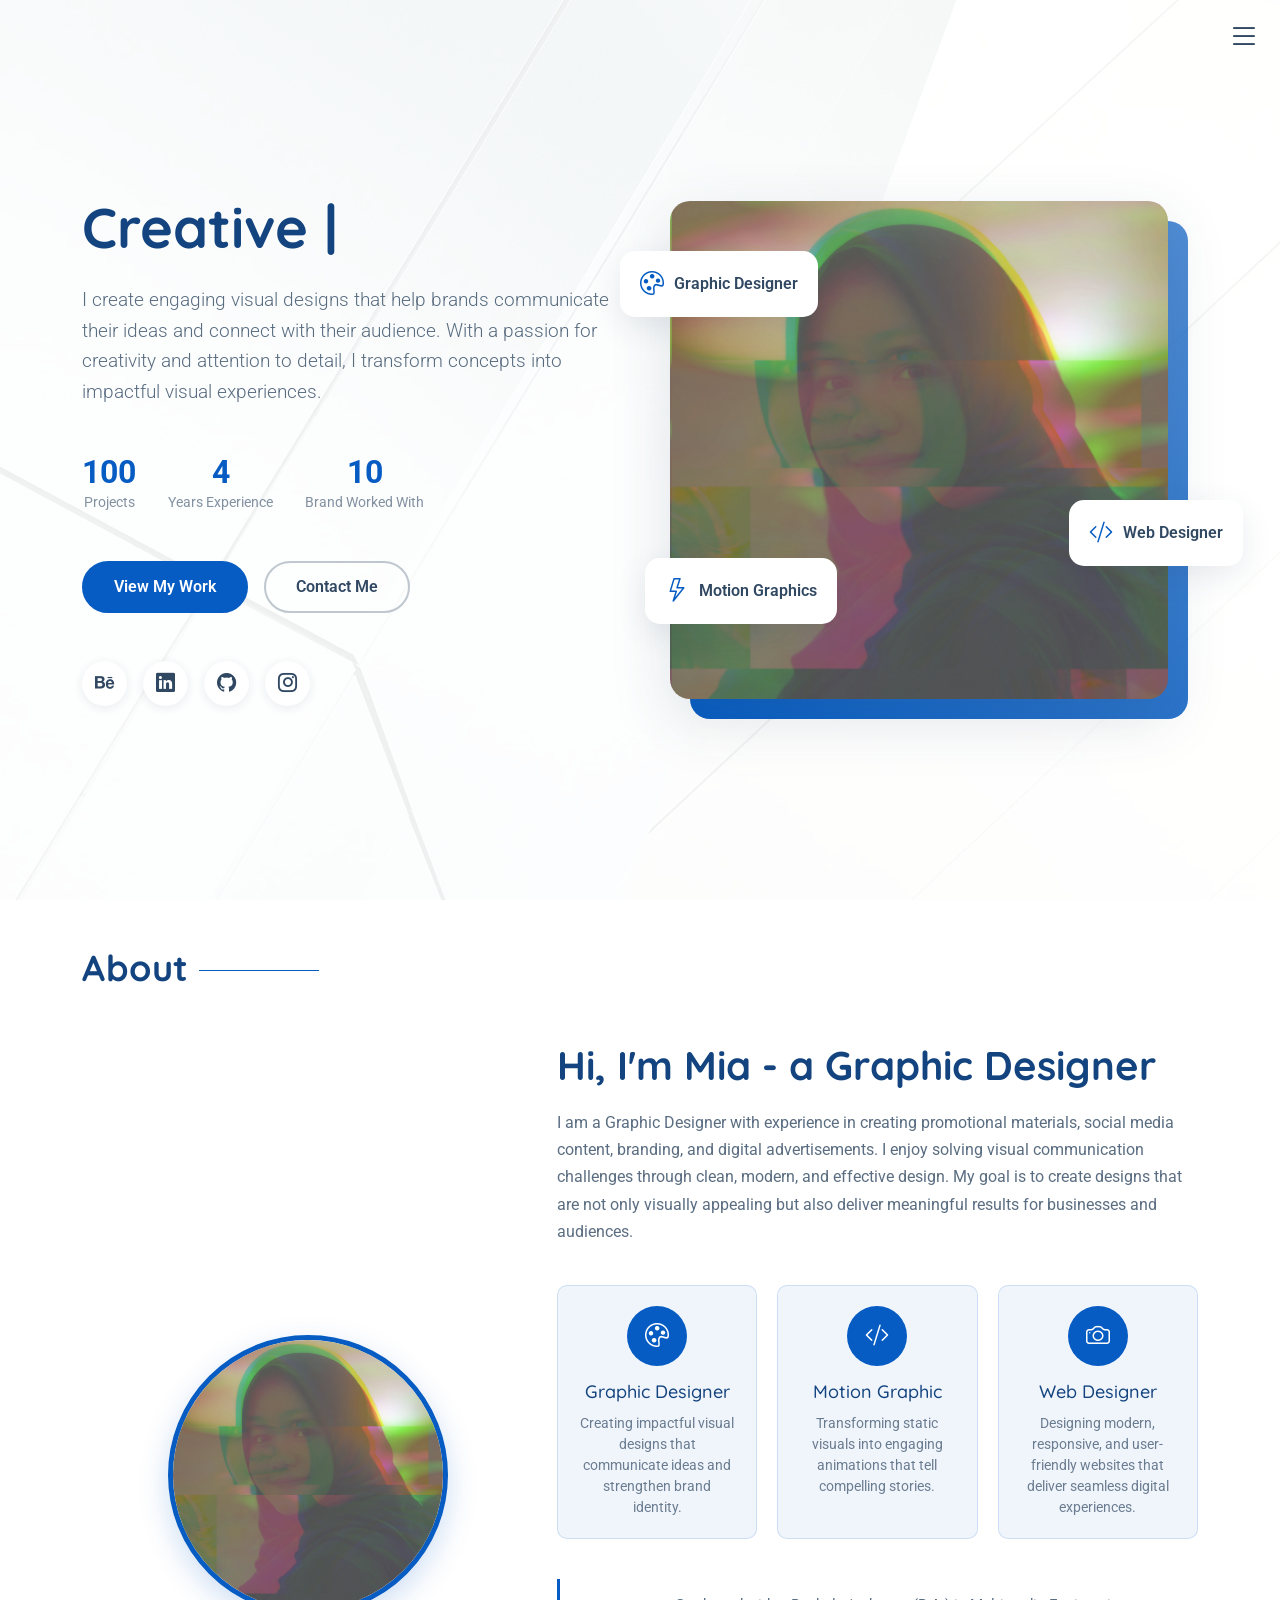
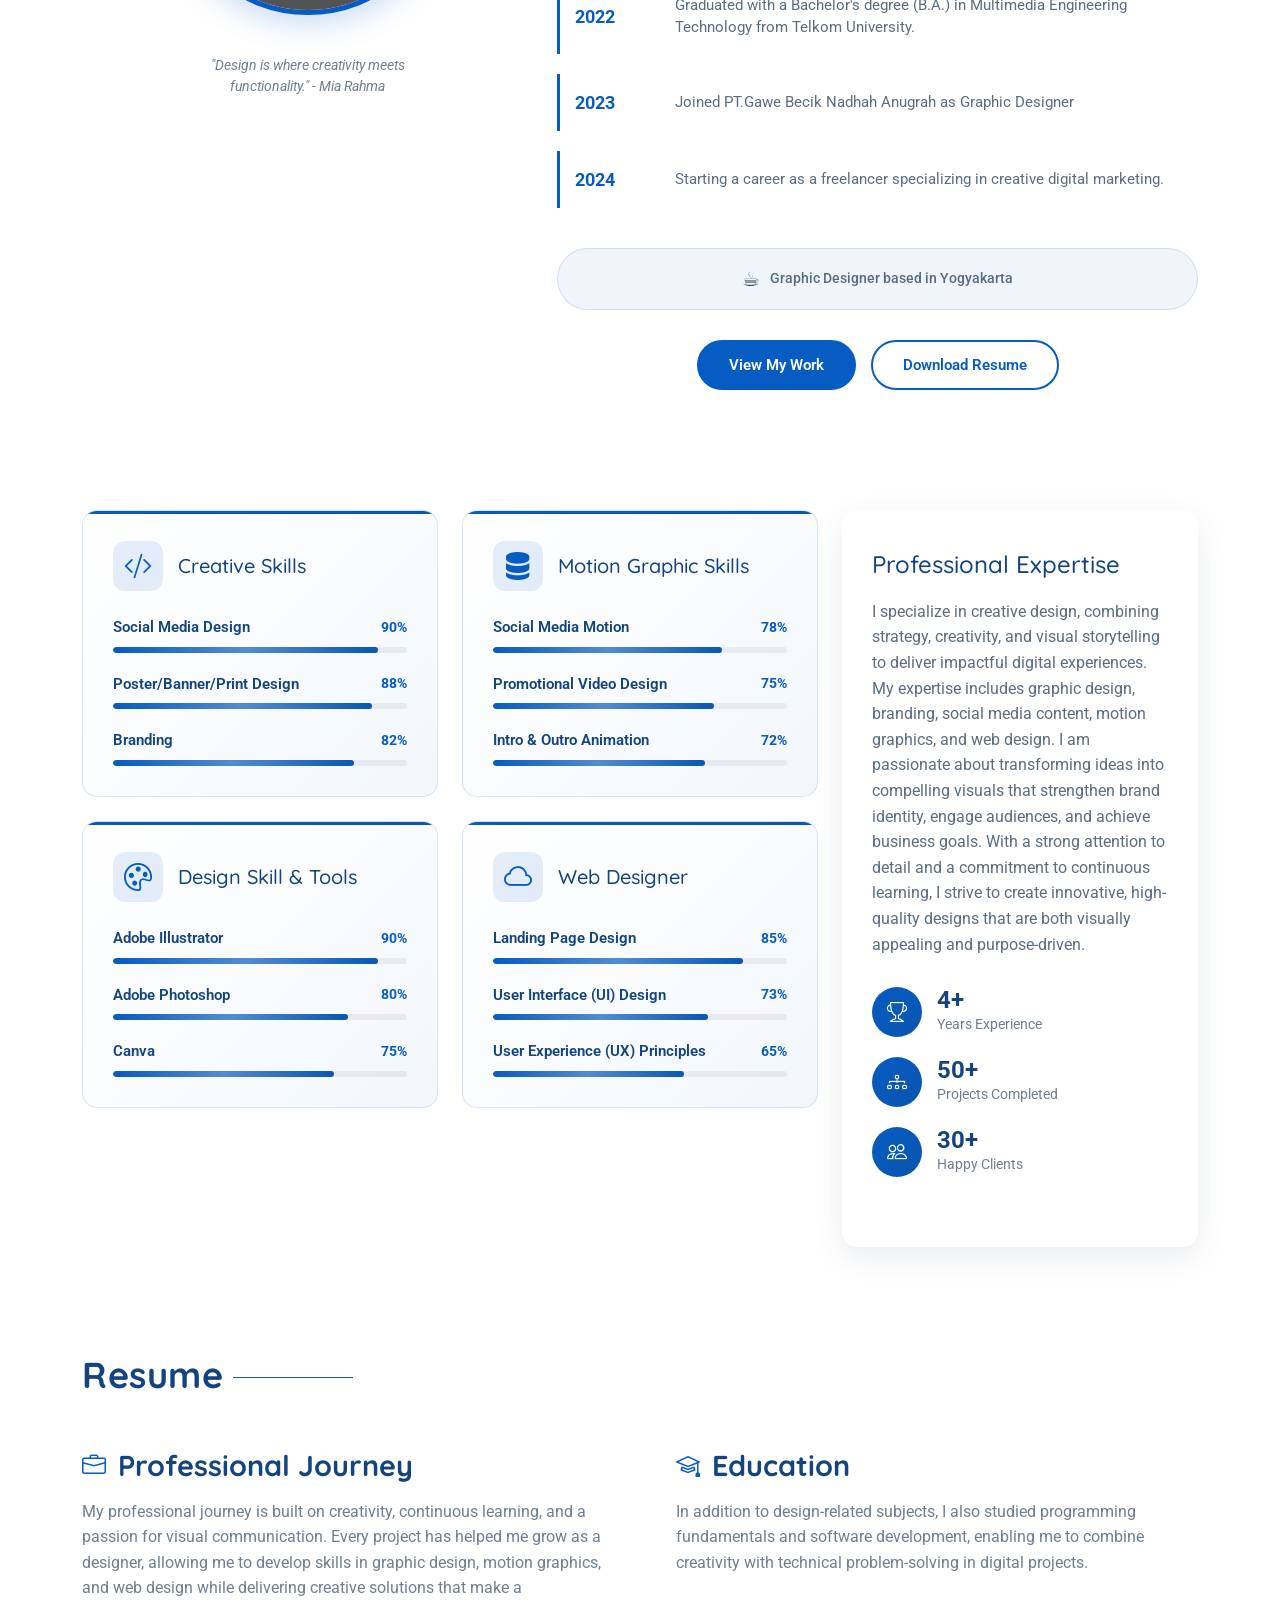
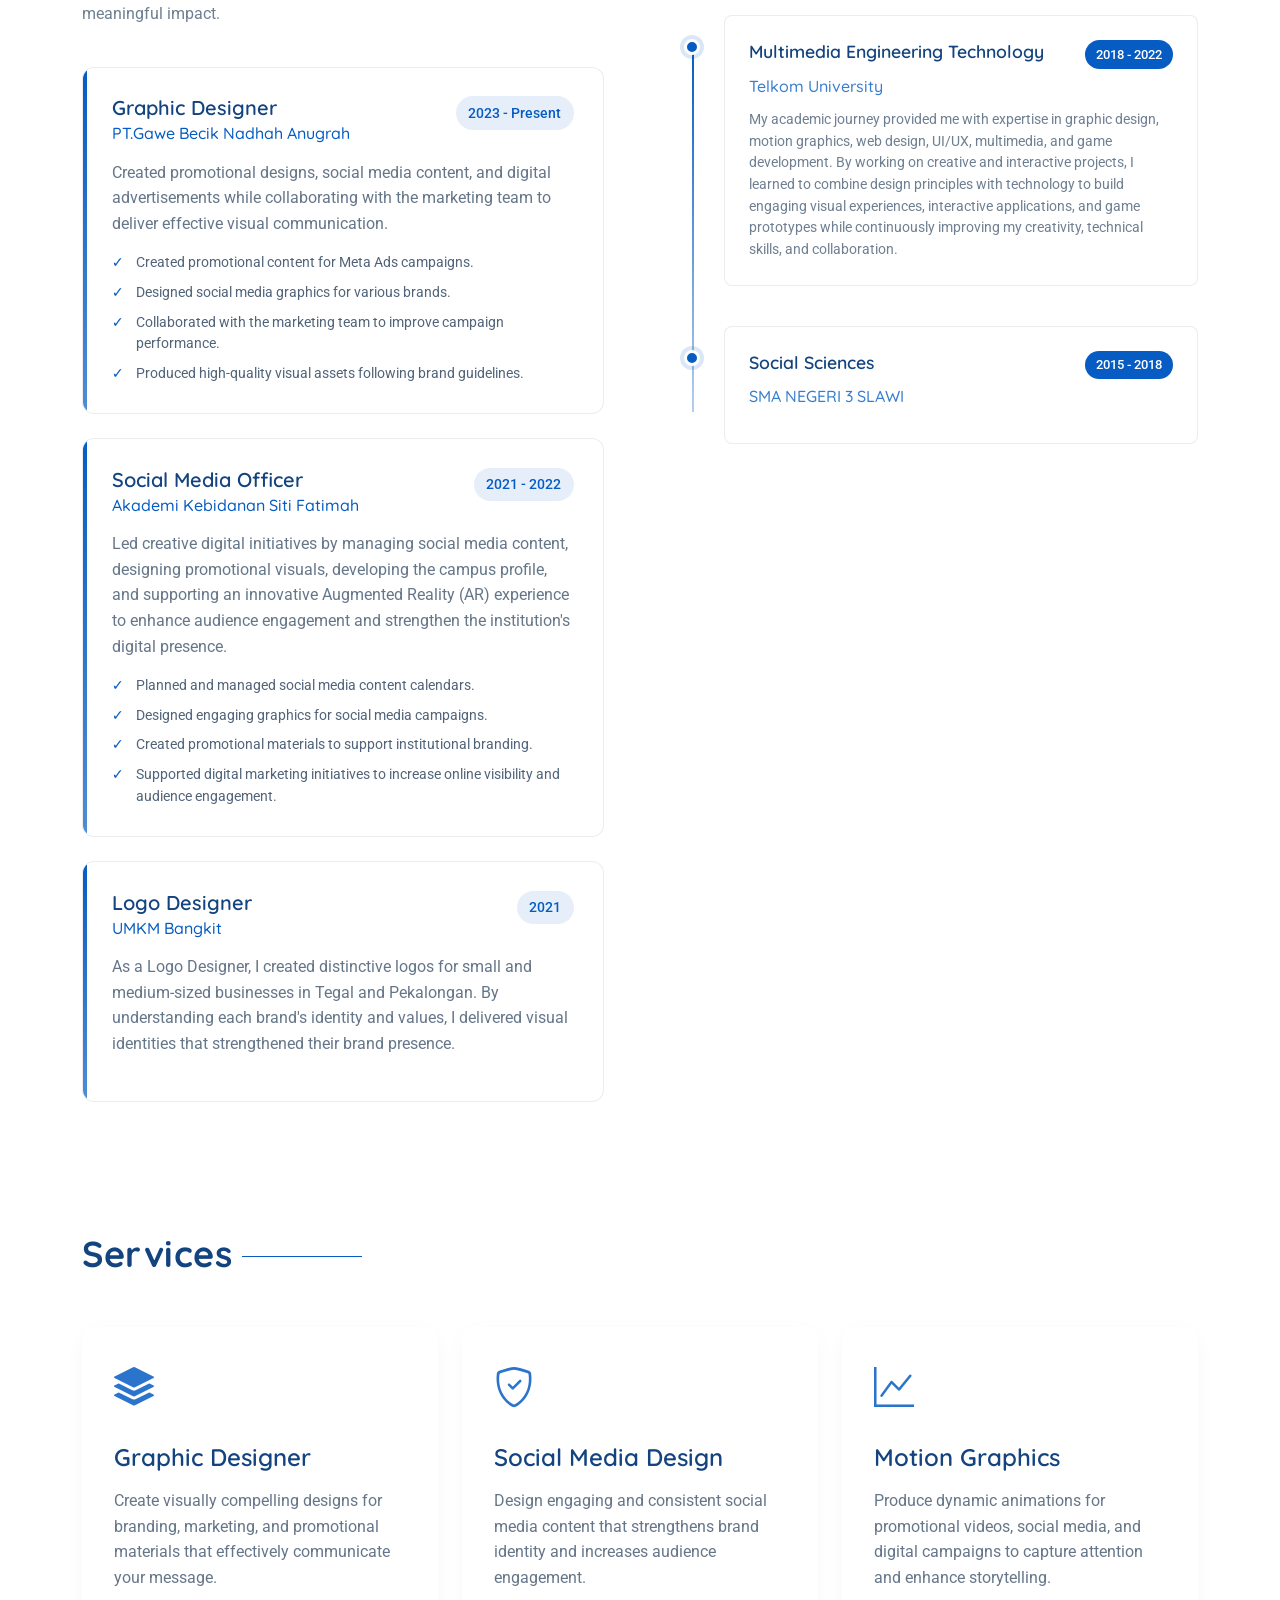
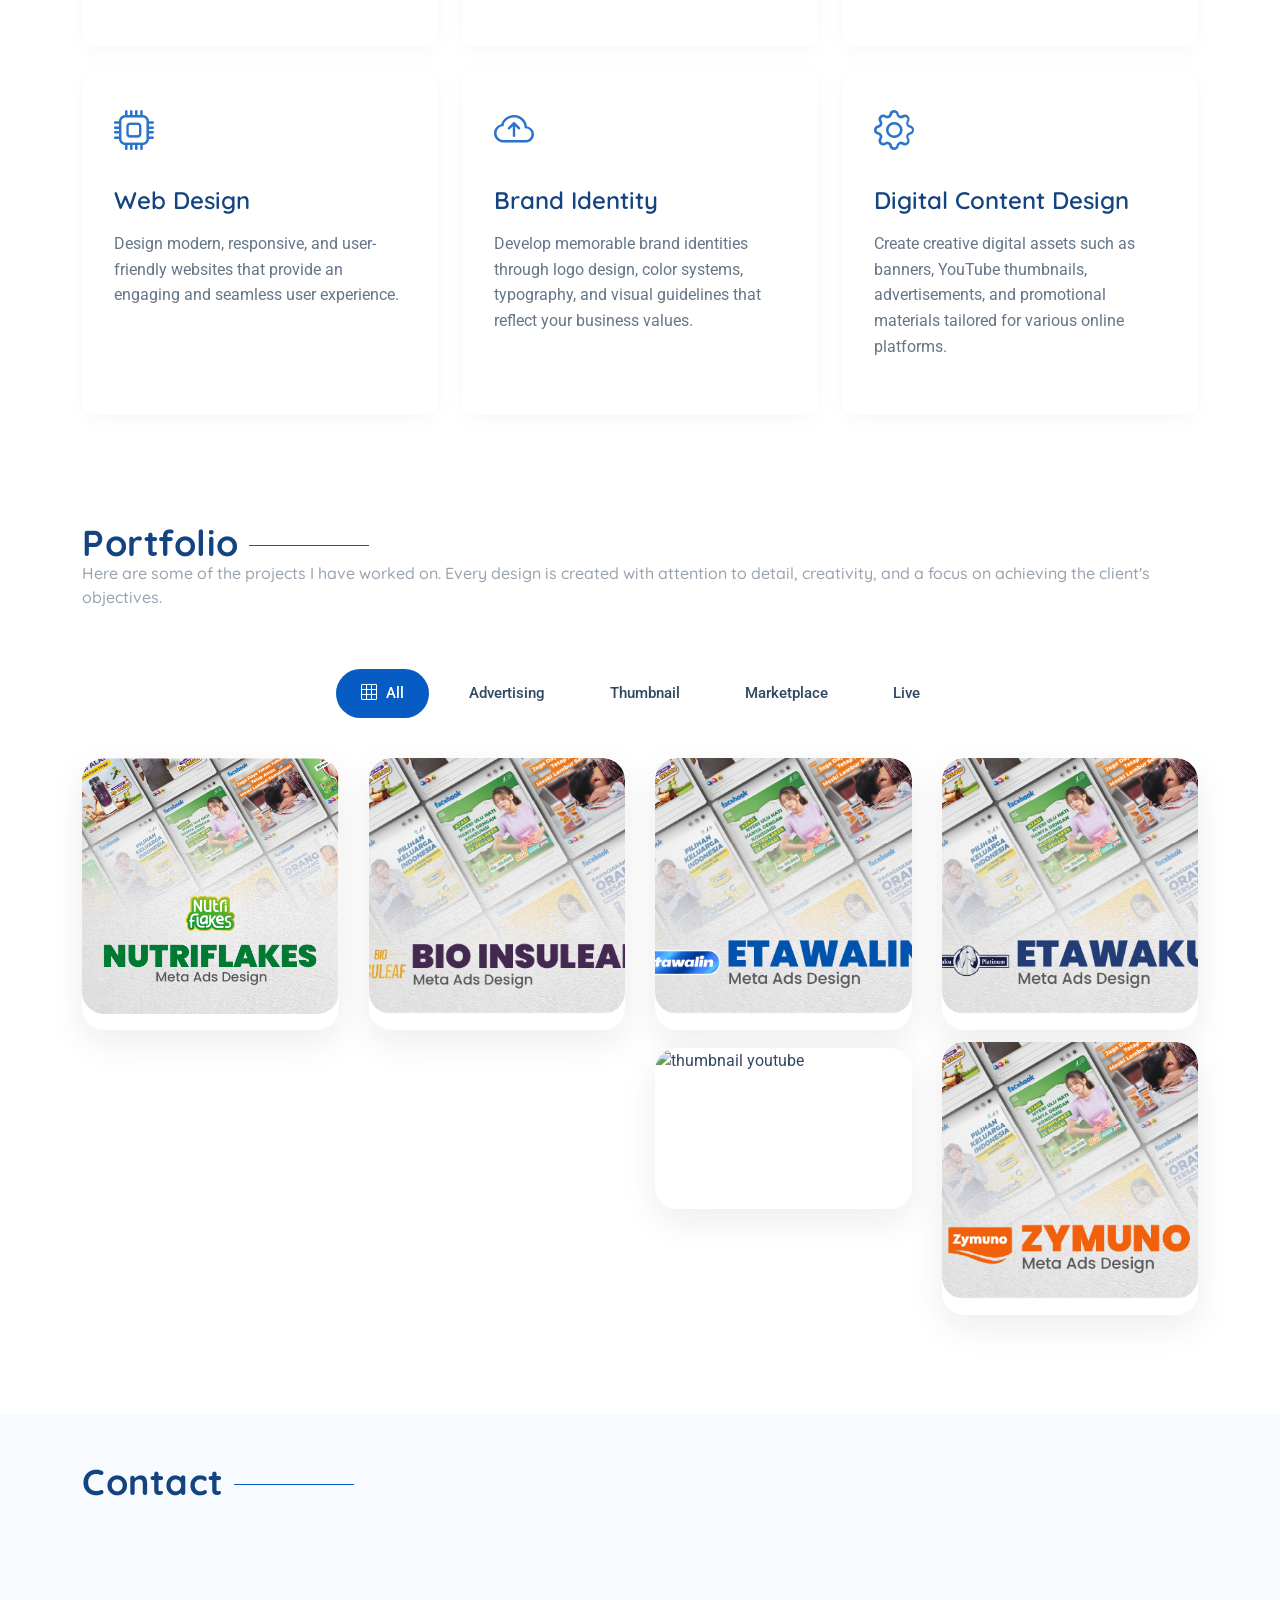
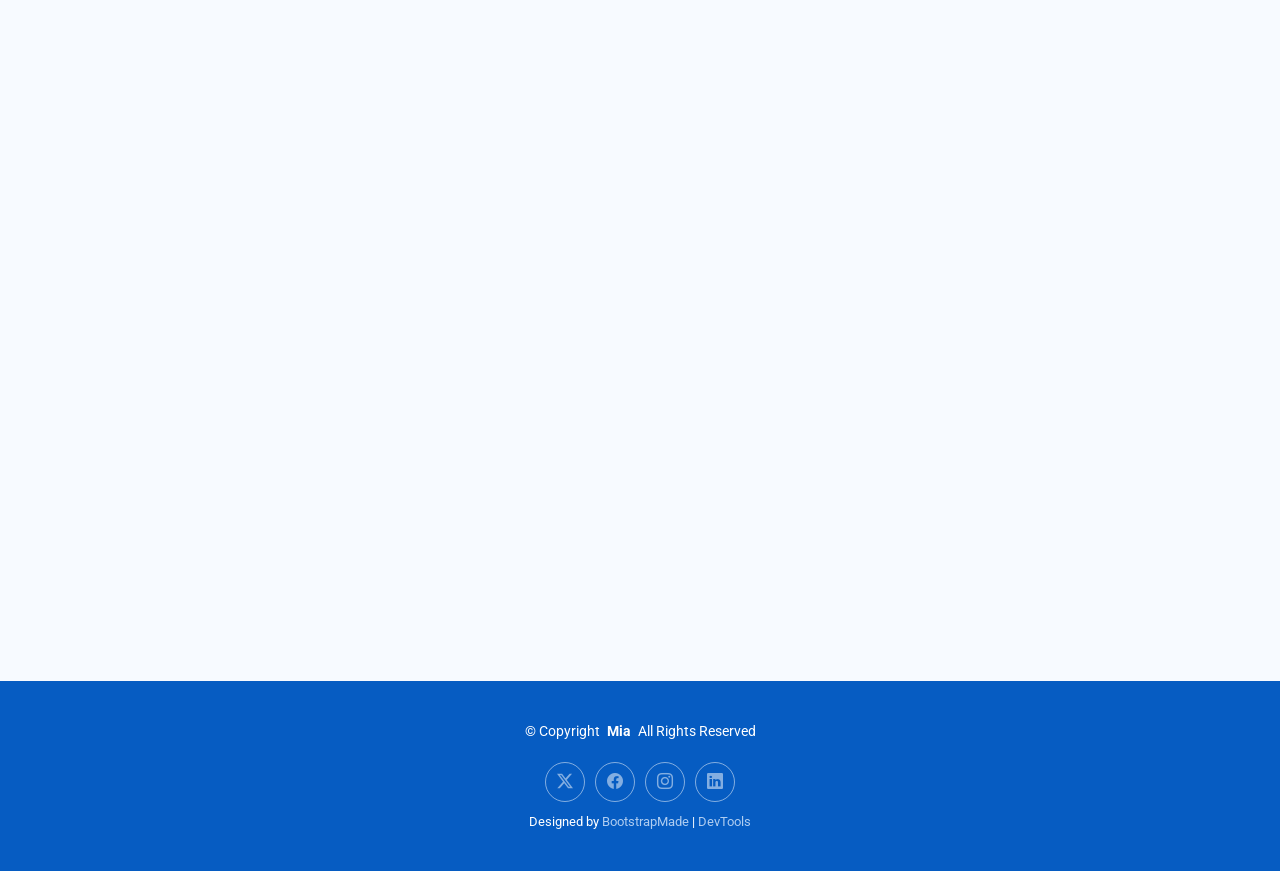
==== index.html @ eace3f26 "Update portfolio website" ====
<!DOCTYPE html>
<html lang="en">

<head>
  <meta charset="utf-8">
  <meta content="width=device-width, initial-scale=1.0" name="viewport">
  <title>Mia Rahma Wulandari | Graphic Designer</title>
  <meta name="description" content="">
  <meta name="keywords" content="">

  <!-- Favicons -->
  <link href="assets/img/logomia.png" rel="icon">
  <link href="assets/img/apple-touch-icon.png" rel="apple-touch-icon">

  <!-- Fonts -->
  <link href="https://fonts.googleapis.com" rel="preconnect">
  <link href="https://fonts.gstatic.com" rel="preconnect" crossorigin>
  <link href="https://fonts.googleapis.com/css2?family=Roboto:ital,wght@0,100;0,300;0,400;0,500;0,700;0,900;1,100;1,300;1,400;1,500;1,700;1,900&family=Open+Sans:ital,wght@0,300;0,400;0,500;0,600;0,700;0,800;1,300;1,400;1,500;1,600;1,700;1,800&family=Quicksand:wght@300;400;500;600;700&display=swap" rel="stylesheet">

  <!-- Vendor CSS Files -->
  <link href="assets/vendor/bootstrap/css/bootstrap.min.css" rel="stylesheet">
  <link href="assets/vendor/bootstrap-icons/bootstrap-icons.css" rel="stylesheet">
  <link href="assets/vendor/aos/aos.css" rel="stylesheet">
  <link href="assets/vendor/glightbox/css/glightbox.min.css" rel="stylesheet">
  <link href="assets/vendor/swiper/swiper-bundle.min.css" rel="stylesheet">

  <!-- Main CSS File -->
  <link href="assets/css/main.css" rel="stylesheet">

  <!-- =======================================================
  * Template Name: Style
  * Template URL: https://bootstrapmade.com/style-bootstrap-portfolio-template/
  * Updated: Jul 02 2025 with Bootstrap v5.3.7
  * Author: BootstrapMade.com
  * License: https://bootstrapmade.com/license/
  ======================================================== -->
</head>

<body class="index-page">

  <header id="header" class="header d-flex align-items-center fixed-top">
    <div class="container-fluid position-relative d-flex align-items-center justify-content-between">

      <a href="index.html" class="logo d-flex align-items-center">
        <!-- Uncomment the line below if you also wish to use an image logo -->
        <!-- <img src="assets/img/logo.webp" alt=""> -->
        <!-- Uncomment the line below if you also wish to use an text logo -->
        <!-- <h1 class="sitename">Style</h1>  -->
      </a>

      <nav id="navmenu" class="navmenu">

        <div class="profile-img">
          <img src="assets/img/profile/fotomia.webp" alt="" class="img-fluid rounded-circle">
        </div>

        <a href="index.html" class="logo d-flex align-items-center justify-content-center active">
          <!-- Uncomment the line below if you also wish to use an image logo -->
          <!-- <img src="assets/img/logo.webp" alt=""> -->
          <h1 class="sitename">Mia Rahma Wulandari</h1>
        </a>

        <div class="social-links text-center">
          <a href="#" class="twitter"><i class="bi bi-twitter-x"></i></a>
          <a href="#" class="facebook"><i class="bi bi-facebook"></i></a>
          <a href="#" class="instagram"><i class="bi bi-instagram"></i></a>
          <a href="#" class="google-plus"><i class="bi bi-skype"></i></a>
          <a href="#" class="linkedin"><i class="bi bi-linkedin"></i></a>
        </div>

        <ul>
          <li><a href="#hero">Home</a></li>
          <li><a href="#about">About</a></li>
          <li><a href="#resume">Resume</a></li>
          <li><a href="#portfolio">Portfolio</a></li>
          <li><a href="#services">Services</a></li>
          <li><a href="#contact">Contact</a></li>
        </ul>
        <i class="mobile-nav-toggle d-xl-none bi bi-list"></i>
      </nav>

    </div>
  </header>

  <main class="main">

    <!-- Hero Section -->
    <section id="hero" class="hero section">

      <div class="container">
        <div class="row g-0 align-items-center">

          <div class="col-lg-6 hero-content" data-aos="fade-right" data-aos-delay="100">
            <div class="content-wrapper">
              <h1 class="hero-title">Creative <span class="typed" data-typed-items="Designer, Freelancer, Social Media, Brand"></span></h1>
              <p class="lead">I create engaging visual designs that help brands communicate their ideas and connect with their audience. With a passion for creativity and attention to detail, I transform concepts into impactful visual experiences.</p>

              <div class="hero-stats" data-aos="fade-up" data-aos-delay="200">
                <div class="stat-item">
                  <span class="purecounter" data-purecounter-start="0" data-purecounter-end="100" data-purecounter-duration="2">0</span>
                  <span class="stat-label">Projects</span>
                </div>
                <div class="stat-item">
                  <span class="purecounter" data-purecounter-start="0" data-purecounter-end="4" data-purecounter-duration="2">0</span>
                  <span class="stat-label">Years Experience</span>
                </div>
                <div class="stat-item">
                  <span class="purecounter" data-purecounter-start="0" data-purecounter-end="10" data-purecounter-duration="2">0</span>
                  <span class="stat-label">Brand Worked With</span>
                </div>
              </div>

              <div class="hero-actions" data-aos="fade-up" data-aos-delay="300">
                <a href="#portfolio" class="btn btn-primary">View My Work</a>
                <a href="#contact" class="btn btn-outline">Contact Me</a>
              </div>

              <div class="social-links" data-aos="fade-up" data-aos-delay="400">
                <a href="#"><i class="bi bi-behance"></i></a>
                <a href="#"><i class="bi bi-linkedin"></i></a>
                <a href="#"><i class="bi bi-github"></i></a>
                <a href="#"><i class="bi bi-instagram"></i></a>
              </div>
            </div>
          </div>

          <div class="col-lg-6 hero-image" data-aos="fade-left" data-aos-delay="200">
            <div class="image-container">
              <div class="floating-elements">
                <div class="floating-card card-1" data-aos="zoom-in" data-aos-delay="300">
                  <i class="bi bi-palette"></i>
                  <span>Graphic Designer</span>
                </div>
                <div class="floating-card card-2" data-aos="zoom-in" data-aos-delay="400">
                  <i class="bi bi-code-slash"></i>
                  <span>Web Designer</span>
                </div>
                <div class="floating-card card-3" data-aos="zoom-in" data-aos-delay="500">
                  <i class="bi bi-lightning"></i>
                  <span>Motion Graphics</span>
                </div>
              </div>
              <img src="assets/img/profile/fotomia.webp" alt="Portfolio Hero" class="img-fluid hero-main-image">
              <div class="image-overlay"></div>
            </div>
          </div>

        </div>
      </div>

    </section><!-- /Hero Section -->

    <!-- About Section -->
    <section id="about" class="about section">

      <!-- Section Title -->
      <div class="container section-title">
        <h2>About</h2>
      </div><!-- End Section Title -->

      <div class="container" data-aos="fade-up" data-aos-delay="100">

        <div class="row align-items-center">

          <div class="col-lg-5" data-aos="fade-right" data-aos-delay="200">
            <div class="profile-image-wrapper">
              <div class="profile-image">
                <img src="assets/img/profile/fotomia.webp" alt="Profile" class="img-fluid">
              </div>
              <div class="signature-section">
                <p class="quote">"Design is where creativity meets functionality." - Mia Rahma</p>
              </div>
            </div>
          </div>

          <div class="col-lg-7" data-aos="fade-left" data-aos-delay="300">
            <div class="about-content">
              <div class="intro">
                <h2>Hi, I'm Mia - a Graphic Designer</h2>
                <p>I am a Graphic Designer with experience in creating promotional materials, social media content, branding, and digital advertisements. I enjoy solving visual communication challenges through clean, modern, and effective design.
                    My goal is to create designs that are not only visually appealing but also deliver meaningful results for businesses and audiences.</p>
              </div>

              <div class="skills-grid">
                <div class="skill-item" data-aos="zoom-in" data-aos-delay="400">
                  <div class="skill-icon">
                    <i class="bi bi-palette"></i>
                  </div>
                  <h4>Graphic Designer</h4>
                  <p>Creating impactful visual designs that communicate ideas and strengthen brand identity.</p>
                </div>
                <div class="skill-item" data-aos="zoom-in" data-aos-delay="450">
                  <div class="skill-icon">
                    <i class="bi bi-code-slash"></i>
                  </div>
                  <h4>Motion Graphic</h4>
                  <p>Transforming static visuals into engaging animations that tell compelling stories.</p>
                </div>
                <div class="skill-item" data-aos="zoom-in" data-aos-delay="500">
                  <div class="skill-icon">
                    <i class="bi bi-camera"></i>
                  </div>
                  <h4>Web Designer</h4>
                  <p>Designing modern, responsive, and user-friendly websites that deliver seamless digital experiences.</p>
                </div>
              </div>

              <div class="journey-timeline" data-aos="fade-up" data-aos-delay="300">
                <div class="timeline-item">
                  <div class="year">2022</div>
                  <div class="description">Graduated with a Bachelor's degree (B.A.) in Multimedia Engineering Technology from Telkom University.</div>
                </div>
                <div class="timeline-item">
                  <div class="year">2023</div>
                  <div class="description">Joined PT.Gawe Becik Nadhah Anugrah as Graphic Designer</div>
                </div>
                <div class="timeline-item">
                  <div class="year">2024</div>
                  <div class="description">Starting a career as a freelancer specializing in creative digital marketing.</div>
                </div>
              </div>

              <div class="cta-section" data-aos="fade-up" data-aos-delay="400">
                <div class="fun-fact">
                  <span class="emoji">☕</span>
                  <span class="text">Graphic Designer based in Yogyakarta</span>
                </div>
                <div class="action-buttons">
                  <a href="#portfolio" class="btn btn-primary">View My Work</a>
                  <a href="#" class="btn btn-outline">Download Resume</a>
                </div>
              </div>

            </div>
          </div>

        </div>

      </div>

    </section><!-- /About Section -->

    <!-- Skills Section -->
    <section id="skills" class="skills section">

      <div class="container" data-aos="fade-up" data-aos-delay="100">

        <div class="row">
          <div class="col-lg-8">
            <div class="skills-grid">
              <div class="row g-4">
                <div class="col-md-6" data-aos="flip-left" data-aos-delay="200">
                  <div class="skill-card">
                    <div class="skill-header">
                      <i class="bi bi-code-slash"></i>
                      <h3>Creative Skills</h3>
                    </div>
                    <div class="skills-animation">
                      <div class="skill-item">
                        <div class="skill-info">
                          <span class="skill-name">Social Media Design</span>
                          <span class="skill-percentage">90%</span>
                        </div>
                        <div class="skill-bar progress">
                          <div class="progress-bar" role="progressbar" aria-valuenow="90" aria-valuemin="0" aria-valuemax="100"></div>
                        </div>
                      </div>

                      <div class="skill-item">
                        <div class="skill-info">
                          <span class="skill-name">Poster/Banner/Print Design</span>
                          <span class="skill-percentage">88%</span>
                        </div>
                        <div class="skill-bar progress">
                          <div class="progress-bar" role="progressbar" aria-valuenow="88" aria-valuemin="0" aria-valuemax="100"></div>
                        </div>
                      </div>

                      <div class="skill-item">
                        <div class="skill-info">
                          <span class="skill-name">Branding</span>
                          <span class="skill-percentage">82%</span>
                        </div>
                        <div class="skill-bar progress">
                          <div class="progress-bar" role="progressbar" aria-valuenow="82" aria-valuemin="0" aria-valuemax="100"></div>
                        </div>
                      </div>
                    </div>
                  </div><!-- End Frontend Card -->
                </div>

                <div class="col-md-6" data-aos="flip-left" data-aos-delay="300">
                  <div class="skill-card">
                    <div class="skill-header">
                      <i class="bi bi-server"></i>
                      <h3>Motion Graphic Skills</h3>
                    </div>
                    <div class="skills-animation">
                      <div class="skill-item">
                        <div class="skill-info">
                          <span class="skill-name">Social Media Motion</span>
                          <span class="skill-percentage">78%</span>
                        </div>
                        <div class="skill-bar progress">
                          <div class="progress-bar" role="progressbar" aria-valuenow="78" aria-valuemin="0" aria-valuemax="100"></div>
                        </div>
                      </div>

                      <div class="skill-item">
                        <div class="skill-info">
                          <span class="skill-name">Promotional Video Design</span>
                          <span class="skill-percentage">75%</span>
                        </div>
                        <div class="skill-bar progress">
                          <div class="progress-bar" role="progressbar" aria-valuenow="75" aria-valuemin="0" aria-valuemax="100"></div>
                        </div>
                      </div>

                      <div class="skill-item">
                        <div class="skill-info">
                          <span class="skill-name">Intro & Outro Animation</span>
                          <span class="skill-percentage">72%</span>
                        </div>
                        <div class="skill-bar progress">
                          <div class="progress-bar" role="progressbar" aria-valuenow="72" aria-valuemin="0" aria-valuemax="100"></div>
                        </div>
                      </div>
                    </div>
                  </div><!-- End Backend Card -->
                </div>

                <div class="col-md-6" data-aos="flip-left" data-aos-delay="400">
                  <div class="skill-card">
                    <div class="skill-header">
                      <i class="bi bi-palette"></i>
                      <h3>Design Skill &amp; Tools</h3>
                    </div>
                    <div class="skills-animation">
                      <div class="skill-item">
                        <div class="skill-info">
                          <span class="skill-name">Adobe Illustrator</span>
                          <span class="skill-percentage">90%</span>
                        </div>
                        <div class="skill-bar progress">
                          <div class="progress-bar" role="progressbar" aria-valuenow="90" aria-valuemin="0" aria-valuemax="100"></div>
                        </div>
                      </div>

                      <div class="skill-item">
                        <div class="skill-info">
                          <span class="skill-name">Adobe Photoshop</span>
                          <span class="skill-percentage">80%</span>
                        </div>
                        <div class="skill-bar progress">
                          <div class="progress-bar" role="progressbar" aria-valuenow="80" aria-valuemin="0" aria-valuemax="100"></div>
                        </div>
                      </div>

                      <div class="skill-item">
                        <div class="skill-info">
                          <span class="skill-name">Canva</span>
                          <span class="skill-percentage">75%</span>
                        </div>
                        <div class="skill-bar progress">
                          <div class="progress-bar" role="progressbar" aria-valuenow="75" aria-valuemin="0" aria-valuemax="100"></div>
                        </div>
                      </div>
                    </div>
                  </div><!-- End Design Card -->
                </div>

                <div class="col-md-6" data-aos="flip-left" data-aos-delay="500">
                  <div class="skill-card">
                    <div class="skill-header">
                      <i class="bi bi-cloud"></i>
                      <h3>Web Designer</h3>
                    </div>
                    <div class="skills-animation">
                      <div class="skill-item">
                        <div class="skill-info">
                          <span class="skill-name">Landing Page Design</span>
                          <span class="skill-percentage">85%</span>
                        </div>
                        <div class="skill-bar progress">
                          <div class="progress-bar" role="progressbar" aria-valuenow="85" aria-valuemin="0" aria-valuemax="100"></div>
                        </div>
                      </div>

                      <div class="skill-item">
                        <div class="skill-info">
                          <span class="skill-name">User Interface (UI) Design</span>
                          <span class="skill-percentage">73%</span>
                        </div>
                        <div class="skill-bar progress">
                          <div class="progress-bar" role="progressbar" aria-valuenow="73" aria-valuemin="0" aria-valuemax="100"></div>
                        </div>
                      </div>

                      <div class="skill-item">
                        <div class="skill-info">
                          <span class="skill-name">User Experience (UX) Principles</span>
                          <span class="skill-percentage">65%</span>
                        </div>
                        <div class="skill-bar progress">
                          <div class="progress-bar" role="progressbar" aria-valuenow="65" aria-valuemin="0" aria-valuemax="100"></div>
                        </div>
                      </div>
                    </div>
                  </div><!-- End DevOps Card -->
                </div>
              </div>
            </div><!-- End Skills Grid -->
          </div>

          <div class="col-lg-4">
            <div class="skills-summary" data-aos="fade-left" data-aos-delay="200">
              <h3>Professional Expertise</h3>
              <p>I specialize in creative design, combining strategy, creativity, and visual storytelling to deliver impactful digital experiences. My expertise includes graphic design, branding, social media content, motion graphics, and web design. I am passionate about transforming ideas into compelling visuals that strengthen brand identity, engage audiences, and achieve business goals.
                  With a strong attention to detail and a commitment to continuous learning, I strive to create innovative, high-quality designs that are both visually appealing and purpose-driven.</p>
              <div class="summary-stats">
                <div class="stat-item" data-aos="zoom-in" data-aos-delay="300">
                  <div class="stat-circle">
                    <i class="bi bi-trophy"></i>
                  </div>
                  <div class="stat-info">
                    <span class="stat-number">4+</span>
                    <span class="stat-label">Years Experience</span>
                  </div>
                </div>

                <div class="stat-item" data-aos="zoom-in" data-aos-delay="400">
                  <div class="stat-circle">
                    <i class="bi bi-diagram-3"></i>
                  </div>
                  <div class="stat-info">
                    <span class="stat-number">50+</span>
                    <span class="stat-label">Projects Completed</span>
                  </div>
                </div>

                <div class="stat-item" data-aos="zoom-in" data-aos-delay="500">
                  <div class="stat-circle">
                    <i class="bi bi-people"></i>
                  </div>
                  <div class="stat-info">
                    <span class="stat-number">30+</span>
                    <span class="stat-label">Happy Clients</span>
                  </div>
                </div>
              </div>

            </div><!-- End Skills Summary -->
          </div>
        </div>

      </div>

    </section><!-- /Skills Section -->

    <!-- Resume Section -->
    <section id="resume" class="resume section">

      <!-- Section Title -->
      <div class="container section-title">
        <h2>Resume</h2>
      </div><!-- End Section Title -->

      <div class="container" data-aos="fade-up" data-aos-delay="100">

        <div class="row">
          <div class="col-lg-6" data-aos="fade-right" data-aos-delay="200">
            <div class="experience-section">
              <div class="section-header">
                <h2><i class="bi bi-briefcase"></i> Professional Journey</h2>
                <p class="section-subtitle">My professional journey is built on creativity, continuous learning, and a passion for visual communication.
                  Every project has helped me grow as a designer, allowing me to develop skills in graphic design, motion graphics, and web design while
                  delivering creative solutions that make a meaningful impact.</p>
              </div>

              <div class="experience-cards">
                <div class="experience-card" data-aos="zoom-in" data-aos-delay="300">
                  <div class="card-header">
                    <div class="role-info">
                      <h3>Graphic Designer</h3>
                      <h4>PT.Gawe Becik Nadhah Anugrah</h4>
                    </div>
                    <span class="duration">2023 - Present</span>
                  </div>
                  <div class="card-body">
                    <p>Created promotional designs, social media content, and digital advertisements while collaborating with the marketing team to deliver effective visual communication.</p>
                    <ul class="achievements">
                      <li>Created promotional content for Meta Ads campaigns.</li>
                      <li>Designed social media graphics for various brands.</li>
                      <li>Collaborated with the marketing team to improve campaign performance.</li>
                      <li>Produced high-quality visual assets following brand guidelines.</li>
                    </ul>
                  </div>
                </div>

                <div class="experience-card" data-aos="zoom-in" data-aos-delay="400">
                  <div class="card-header">
                    <div class="role-info">
                      <h3>Social Media Officer</h3>
                      <h4>Akademi Kebidanan Siti Fatimah</h4>
                    </div>
                    <span class="duration">2021 - 2022</span>
                  </div>
                  <div class="card-body">
                    <p>Led creative digital initiatives by managing social media content, designing promotional visuals, developing the campus profile,
                      and supporting an innovative Augmented Reality (AR) experience to enhance audience engagement and strengthen the institution's digital presence.</p>
                    <ul class="achievements">
                      <li>Planned and managed social media content calendars.</li>
                      <li>Designed engaging graphics for social media campaigns.</li>
                      <li>Created promotional materials to support institutional branding.</li>
                      <li>Supported digital marketing initiatives to increase online visibility and audience engagement.</li>
                    </ul>
                  </div>
                </div>

                <div class="experience-card" data-aos="zoom-in" data-aos-delay="500">
                  <div class="card-header">
                    <div class="role-info">
                      <h3>Logo Designer</h3>
                      <h4>UMKM Bangkit</h4>
                    </div>
                    <span class="duration">2021</span>
                  </div>
                  <div class="card-body">
                    <p>As a Logo Designer, I created distinctive logos for small and medium-sized businesses in Tegal and Pekalongan. By understanding each brand's identity and values,
                      I delivered visual identities that strengthened their brand presence.</p>
                  </div>
                </div>
              </div>
            </div>
          </div>

          <div class="col-lg-6" data-aos="fade-left" data-aos-delay="200">
            <div class="education-section">
              <div class="section-header">
                <h2><i class="bi bi-mortarboard"></i> Education</h2>
                <p class="section-subtitle">In addition to design-related subjects, I also studied programming fundamentals and software development,
                  enabling me to combine creativity with technical problem-solving in digital projects.</p>
              </div>

              <div class="education-timeline">
                <div class="timeline-track"></div>

                <div class="education-item" data-aos="slide-up" data-aos-delay="300">
                  <div class="timeline-marker"></div>
                  <div class="education-content">
                    <div class="degree-header">
                      <h3>Multimedia Engineering Technology</h3>
                      <span class="year">2018 - 2022</span>
                    </div>
                    <h4 class="institution">Telkom University</h4>
                    <p>My academic journey provided me with expertise in graphic design, motion graphics, web design, UI/UX, multimedia, and game development. By working on creative and interactive projects,
                      I learned to combine design principles with technology to build engaging visual experiences, interactive applications, and game prototypes while continuously improving my creativity,
                      technical skills, and collaboration.</p>
                  </div>
                </div>

                <div class="education-item" data-aos="slide-up" data-aos-delay="400">
                  <div class="timeline-marker"></div>
                  <div class="education-content">
                    <div class="degree-header">
                      <h3>Social Sciences</h3>
                      <span class="year">2015 - 2018</span>
                    </div>
                    <h4 class="institution">SMA NEGERI 3 SLAWI</h4>
                  </div>
                </div>

              </div>
            </div>
          </div>
        </div>

      </div>

    </section><!-- /Resume Section -->

    <!-- Services Section -->
    <section id="services" class="services section">

      <!-- Section Title -->
      <div class="container section-title">
        <h2>Services</h2>
      </div><!-- End Section Title -->

      <div class="container" data-aos="fade-up" data-aos-delay="100">

        <div class="row g-4">

          <!-- Card 1 -->
          <div class="col-lg-4 col-md-6" data-aos="fade-up" data-aos-delay="100">
            <div class="service-item">
              <div class="icon">
                <i class="bi bi-stack"></i>
              </div>
              <h3>Graphic Designer</h3>
              <p>Create visually compelling designs for branding, marketing, and promotional materials that effectively communicate your message.</p>
              <div class="card-links">
              </div>
            </div>
          </div><!-- End Service Item -->

          <!-- Card 2 -->
          <div class="col-lg-4 col-md-6" data-aos="fade-up" data-aos-delay="200">
            <div class="service-item">
              <div class="icon">
                <i class="bi bi-shield-check"></i>
              </div>
              <h3>Social Media Design</h3>
              <p>Design engaging and consistent social media content that strengthens brand identity and increases audience engagement.</p>
              <div class="card-links">
              </div>
            </div>
          </div><!-- End Service Item -->

          <!-- Card 3 -->
          <div class="col-lg-4 col-md-6" data-aos="fade-up" data-aos-delay="300">
            <div class="service-item">
              <div class="icon">
                <i class="bi bi-graph-up"></i>
              </div>
              <h3>Motion Graphics</h3>
              <p>Produce dynamic animations for promotional videos, social media, and digital campaigns to capture attention and enhance storytelling.</p>
              <div class="card-links">
              </div>
            </div>
          </div><!-- End Service Item -->

          <!-- Card 4 -->
          <div class="col-lg-4 col-md-6" data-aos="fade-up" data-aos-delay="100">
            <div class="service-item">
              <div class="icon">
                <i class="bi bi-cpu"></i>
              </div>
              <h3>Web Design</h3>
              <p>Design modern, responsive, and user-friendly websites that provide an engaging and seamless user experience.</p>
              <div class="card-links">
              </div>
            </div>
          </div><!-- End Service Item -->

          <!-- Card 5 -->
          <div class="col-lg-4 col-md-6" data-aos="fade-up" data-aos-delay="200">
            <div class="service-item">
              <div class="icon">
                <i class="bi bi-cloud-arrow-up"></i>
              </div>
              <h3>Brand Identity</h3>
              <p>Develop memorable brand identities through logo design, color systems, typography, and visual guidelines that reflect your business values.</p>
              <div class="card-links">
              </div>
            </div>
          </div><!-- End Service Item -->

          <!-- Card 6 -->
          <div class="col-lg-4 col-md-6" data-aos="fade-up" data-aos-delay="300">
            <div class="service-item">
              <div class="icon">
                <i class="bi bi-gear"></i>
              </div>
              <h3>Digital Content Design</h3>
              <p>Create creative digital assets such as banners, YouTube thumbnails, advertisements, and promotional materials tailored for various online platforms.</p>
              <div class="card-links">
              </div>
            </div>
          </div><!-- End Service Item -->

        </div>

      </div>

    </section><!-- /Services Section -->

    <!-- Portfolio Section -->
    <section id="portfolio" class="portfolio section">

      <!-- Section Title -->
      <div class="container section-title">
        <h2>Portfolio</h2>
        <p>Here are some of the projects I have worked on. Every design is created with attention to detail, creativity, and a focus on achieving the client's objectives.</p>
      </div><!-- End Section Title -->

      <div class="container" data-aos="fade-up" data-aos-delay="100">

        <div class="isotope-layout" data-default-filter="*" data-layout="masonry" data-sort="original-order">

          <ul class="portfolio-filters isotope-filters">
            <li data-filter="*" class="filter-active">
              <i class="bi bi-grid-3x3"></i>
                All
              </li>
            <li data-filter=".filter-advertising">
                Advertising
              </li>
            <li data-filter=".filter-thumbnail">
                Thumbnail
              </li>
            <li data-filter=".filter-marketplace">
                Marketplace
              </li>
            <li data-filter=".filter-live">
                Live
              </li>
          </ul>


          <!-- Nutriflakes -->
          <div class="row g-4 isotope-container" data-aos="fade-up" data-aos-delay="300">
            <div class="col-xl-3 col-lg-4 col-md-6 portfolio-item isotope-item filter-advertising square">

                <article class="portfolio-entry">

                    <figure class="entry-image">

                        <!-- Cover -->
                        <img src="assets/img/portfolio/cover/nutri.webp"
                            class="img-fluid"
                            alt="Meta Ads Design"
                            loading="lazy">

                        <div class="entry-overlay">

                            <div class="overlay-content">

                                <div class="entry-meta">
                                    Advertising
                                </div>

                                <h3 class="entry-title">
                                    Nutriflakes
                                </h3>

                                <div class="entry-links">

                                    <!-- Gambar pertama -->
                                    <a href="assets/img/portfolio/advertising/nutri/1.webp"
                                      class="glightbox d-none"
                                      data-gallery="nutriflakes"
                                      data-glightbox=>
                                        <i class="bi bi-arrows-angle-expand"></i>

                                    </a>

                                    <!-- Detail -->
                                    <a href="portfolionutri.html">

                                        <i class="bi bi-arrow-right"></i>

                                    </a>

                                </div>

                            </div>

                        </div>

                        <!-- ========================= -->
                        <!-- Hidden Gallery -->
                        <!-- ========================= -->

                          <a href="assets/img/portfolio/advertising/nutri/2.webp"
                          class="glightbox d-none"
                          data-gallery="nutriflakes"></a>

                          <a href="assets/img/portfolio/advertising/nutri/3.webp"
                          class="glightbox d-none"
                          data-gallery="nutriflakes"></a>
                          
                          <a href="assets/img/portfolio/advertising/nutri/4.webp"
                          class="glightbox d-none"
                          data-gallery="nutriflakes"></a>
                          
                          <a href="assets/img/portfolio/advertising/nutri/5.webp"
                          class="glightbox d-none"
                          data-gallery="nutriflakes"></a>

                          <a href="assets/img/portfolio/advertising/nutri/6.webp"
                          class="glightbox d-none"
                          data-gallery="nutriflakes"></a>
                        
                    </figure>

                </article>

            </div>

          <!-- Bio Insuelaf -->
          <div class="row g-4 isotope-container" data-aos="fade-up" data-aos-delay="400">
            <div class="col-xl-3 col-lg-4 col-md-6 portfolio-item isotope-item filter-advertising square">

                <article class="portfolio-entry">

                    <figure class="entry-image">

                        <!-- Cover -->
                        <img src="assets/img/portfolio/cover/bio.webp"
                            class="img-fluid"
                            alt="Meta Ads Design"
                            loading="lazy">

                        <div class="entry-overlay">

                            <div class="overlay-content">

                                <div class="entry-meta">
                                    Advertising
                                </div>

                                <h3 class="entry-title">
                                    Bio Insuelaf
                                </h3>

                                <div class="entry-links">

                                    <!-- Gambar pertama -->
                                    <a href="assets/img/portfolio/advertising/bioinsuleaf/1.webp"
                                      class="glightbox"
                                      data-gallery="bio"
                                      data-glightbox=>

                                        <i class="bi bi-arrows-angle-expand"></i>

                                    </a>

                                    <!-- Detail -->
                                    <a href="portfolio-details.html">

                                        <i class="bi bi-arrow-right"></i>

                                    </a>

                                </div>

                            </div>

                        </div>

                        <!-- ========================= -->
                        <!-- Hidden Gallery -->
                        <!-- ========================= -->

                          <a href="assets/img/portfolio/advertising/bioinsuleaf/2.webp"
                          class="glightbox d-none"
                          data-gallery="bio"></a>

                          <a href="assets/img/portfolio/advertising/bioinsuleaf/3.webp"
                          class="glightbox d-none"
                          data-gallery="bio"></a>

                          <a href="assets/img/portfolio/advertising/bioinsuleaf/4.webp"
                          class="glightbox d-none"
                          data-gallery="bio"></a>

                          <a href="assets/img/portfolio/advertising/bioinsuleaf/5.webp"
                          class="glightbox d-none"
                          data-gallery="bio"></a>

                          <a href="assets/img/portfolio/advertising/bioinsuleaf/6.webp"
                          class="glightbox d-none"
                          data-gallery="bio"></a>
                        

                    </figure>

                </article>

            </div>

            <!-- Etawalin -->
          <div class="row g-4 isotope-container" data-aos="fade-up" data-aos-delay="500">
            <div class="col-xl-3 col-lg-4 col-md-6 portfolio-item isotope-item filter-advertising square">

                <article class="portfolio-entry">

                    <figure class="entry-image">

                        <!-- Cover -->
                        <img src="assets/img/portfolio/cover/etawalin.webp"
                            class="img-fluid"
                            alt="Meta Ads Design"
                            loading="lazy">

                        <div class="entry-overlay">

                            <div class="overlay-content">

                                <div class="entry-meta">
                                    Advertising
                                </div>

                                <h3 class="entry-title">
                                    Etawalin
                                </h3>

                                <div class="entry-links">

                                    <!-- Gambar pertama -->
                                    <a href="assets/img/portfolio/advertising/etawalin/1.webp"
                                      class="glightbox"
                                      data-gallery="etawalin"
                                      data-glightbox=>

                                        <i class="bi bi-arrows-angle-expand"></i>

                                    </a>

                                    <!-- Detail -->
                                    <a href="portfolio-details.html">

                                        <i class="bi bi-arrow-right"></i>

                                    </a>

                                </div>

                            </div>

                        </div>

                        <!-- ========================= -->
                        <!-- Hidden Gallery -->
                        <!-- ========================= -->

                        <a href="assets/img/portfolio/advertising/etawalin/2.webp"
                          class="glightbox d-none"
                          data-gallery="etawalin"></a>

                        <a href="assets/img/portfolio/advertising/etawalin/3.webp"
                          class="glightbox d-none"
                          data-gallery="etawalin"></a>

                        <a href="assets/img/portfolio/advertising/etawalin/4.webp"
                          class="glightbox d-none"
                          data-gallery="etawalin"></a>

                        <a href="assets/img/portfolio/advertising/etawalin/5.webp"
                          class="glightbox d-none"
                          data-gallery="etawalin"></a>

                        <a href="assets/img/portfolio/advertising/etawalin/6.webp"
                          class="glightbox d-none"
                          data-gallery="etawalin"></a>


                    </figure>

                </article>

            </div>

            <!-- Etawaku Platinum -->
          <div class="row g-4 isotope-container" data-aos="fade-up" data-aos-delay="600">
            <div class="col-xl-3 col-lg-4 col-md-6 portfolio-item isotope-item filter-advertising square">

                <article class="portfolio-entry">

                    <figure class="entry-image">

                        <!-- Cover -->
                        <img src="assets/img/portfolio/cover/etawaku.webp"
                            class="img-fluid"
                            alt="Meta Ads Design"
                            loading="lazy">

                        <div class="entry-overlay">

                            <div class="overlay-content">

                                <div class="entry-meta">
                                    Advertising
                                </div>

                                <h3 class="entry-title">
                                    Etawaku Platinum
                                </h3>

                                <div class="entry-links">

                                    <!-- Gambar pertama -->
                                    <a href="assets/img/portfolio/advertising/etawaku/1.webp"
                                      class="glightbox"
                                      data-gallery="etawaku"
                                      data-glightbox=>

                                        <i class="bi bi-arrows-angle-expand"></i>

                                    </a>

                                    <!-- Detail -->
                                    <a href="portfolio-details.html">

                                        <i class="bi bi-arrow-right"></i>

                                    </a>

                                </div>

                            </div>

                        </div>

                        <!-- ========================= -->
                        <!-- Hidden Gallery -->
                        <!-- ========================= -->

                        <a href="assets/img/portfolio/advertising/etawaku/2.webp"
                          class="glightbox d-none"
                          data-gallery="etawaku"></a>

                        <a href="assets/img/portfolio/advertising/etawaku/3.webp"
                          class="glightbox d-none"
                          data-gallery="etawaku"></a>

                        <a href="assets/img/portfolio/advertising/etawaku/4.webp"
                          class="glightbox d-none"
                          data-gallery="etawaku"></a>

                        <a href="assets/img/portfolio/advertising/etawaku/5.webp"
                          class="glightbox d-none"
                          data-gallery="etawaku"></a>

                        <a href="assets/img/portfolio/advertising/etawaku/6.webp"
                          class="glightbox d-none"
                          data-gallery="etawaku"></a>

                    </figure>

                </article>

            </div>

            <!-- Zymuno -->
          <div class="row g-4 isotope-container" data-aos="fade-up" data-aos-delay="700">
            <div class="col-xl-3 col-lg-4 col-md-6 portfolio-item isotope-item filter-advertising square">

                <article class="portfolio-entry">

                    <figure class="entry-image">

                        <!-- Cover -->
                        <img src="assets/img/portfolio/cover/zymuno.webp"
                            class="img-fluid"
                            alt="Meta Ads Design"
                            loading="lazy">

                        <div class="entry-overlay">

                            <div class="overlay-content">

                                <div class="entry-meta">
                                    Advertising
                                </div>

                                <h3 class="entry-title">
                                    Zymuno
                                </h3>

                                <div class="entry-links">

                                    <!-- Gambar pertama -->
                                    <a href="assets/img/portfolio/advertising/zymuno/1.webp"
                                      class="glightbox"
                                      data-gallery="zymuno"
                                      data-glightbox=>

                                        <i class="bi bi-arrows-angle-expand"></i>

                                    </a>

                                    <!-- Detail -->
                                    <a href="portfolio-details.html">

                                        <i class="bi bi-arrow-right"></i>

                                    </a>

                                </div>

                            </div>

                        </div>

                        <!-- ========================= -->
                        <!-- Hidden Gallery -->
                        <!-- ========================= -->

                        <a href="assets/img/portfolio/advertising/zymuno/2.webp"
                          class="glightbox d-none"
                          data-gallery="zymuno"></a>

                        <a href="assets/img/portfolio/advertising/zymuno/3.webp"
                          class="glightbox d-none"
                          data-gallery="zymuno"></a>

                        <a href="assets/img/portfolio/advertising/zymuno/4.webp"
                          class="glightbox d-none"
                          data-gallery="zymuno"></a>

                        <a href="assets/img/portfolio/advertising/zymuno/5.webp"
                          class="glightbox d-none"
                          data-gallery="zymuno"></a>

                        <a href="assets/img/portfolio/advertising/zymuno/6.webp"
                          class="glightbox d-none"
                          data-gallery="zymuno"></a>


                    </figure>

                </article>

            </div>

            <!-- Thumbnail -->
          <div class="row g-4 isotope-container" data-aos="fade-up" data-aos-delay="300">
            <div class="col-xl-3 col-lg-4 col-md-6 portfolio-item isotope-item filter-thumbnail wide">

                <article class="portfolio-entry">

                    <figure class="entry-image">

                        <!-- Cover -->
                        <img src="assets/img/portfolio/thumbnail/cover.webp"
                            class="img-fluid"
                            alt="thumbnail youtube"
                            loading="lazy">

                        <div class="entry-overlay">

                            <div class="overlay-content">

                                <div class="entry-meta">
                                    thumbnail youtube
                                </div>

                                <h3 class="entry-title">
                                    eyangsihir
                                </h3>

                                <div class="entry-links">

                                    <!-- Gambar pertama -->
                                    <a href="assets/img/portfolio/thumbnail/cover.webp"
                                      class="glightbox"
                                      data-gallery="thumbnail-1"
                                      data-glightbox="title: thumbnail">

                                        <i class="bi bi-arrows-angle-expand"></i>

                                    </a>

                                    <!-- Detail -->
                                    <a href="portfolio-details.html">

                                        <i class="bi bi-arrow-right"></i>

                                    </a>

                                </div>

                            </div>

                        </div>

                        <!-- ========================= -->
                        <!-- Hidden Gallery -->
                        <!-- ========================= -->

                        <a href="assets/img/portfolio/thumbnail/1.webp"
                          class="glightbox d-none"
                          data-gallery="thumbnail-1"></a>

                        <a href="assets/img/portfolio/thumbnail/2.webp"
                          class="glightbox d-none"
                          data-gallery="thumbnail-1"></a>

                        <a href="assets/img/portfolio/thumbnail/3.webp"
                          class="glightbox d-none"
                          data-gallery="thumbnail-1"></a>

                        <a href="assets/img/portfolio/thumbnail/4.webp"
                          class="glightbox d-none"
                          data-gallery="thumbnail-1"></a>

                    </figure>

                </article>

            </div>

            

          <!-- Marketplace 1 -->
          <div class="row g-4 isotope-container" data-aos="fade-up" data-aos-delay="300">
            <div class="col-xl-3 col-lg-4 col-md-6 portfolio-item isotope-item filter-marketplace square">

                <article class="portfolio-entry">

                    <figure class="entry-image">

                        <!-- Cover -->
                        <img src="assets/img/portfolio/advertising/cover.webp"
                            class="img-fluid"
                            alt="PDP"
                            loading="lazy">

                        <div class="entry-overlay">

                            <div class="overlay-content">

                                <div class="entry-meta">
                                    Marketplace
                                </div>

                                <h3 class="entry-title">
                                    PDP
                                </h3>

                                <div class="entry-links">

                                    <!-- Gambar pertama -->
                                    <a href="assets/img/portfolio/advertising/cover.webp"
                                      class="glightbox"
                                      data-gallery="advertising-1"
                                      data-glightbox="title: Meta Ads Design">

                                        <i class="bi bi-arrows-angle-expand"></i>

                                    </a>

                                    <!-- Detail -->
                                    <a href="portfolio-details.html">

                                        <i class="bi bi-arrow-right"></i>

                                    </a>

                                </div>

                            </div>

                        </div>

                        <!-- ========================= -->
                        <!-- Hidden Gallery -->
                        <!-- ========================= -->

                        <a href="assets/img/portfolio/advertising/1.webp"
                          class="glightbox d-none"
                          data-gallery="advertising-1"></a>

                        <a href="assets/img/portfolio/advertising/2.webp"
                          class="glightbox d-none"
                          data-gallery="advertising-1"></a>

                        <a href="assets/img/portfolio/advertising/3.webp"
                          class="glightbox d-none"
                          data-gallery="advertising-1"></a>

                        <a href="assets/img/portfolio/advertising/4.webp"
                          class="glightbox d-none"
                          data-gallery="advertising-1"></a>

                    </figure>

                </article>

            </div>

            <div class="col-xl-3 col-lg-4 col-md-6 portfolio-item isotope-item filter-live portrait">
              <article class="portfolio-entry">
                <figure class="entry-image">
                  <img src="assets/img/portfolio/portfolio-4.webp" class="img-fluid" alt="" loading="lazy">
                  <div class="entry-overlay">
                    <div class="overlay-content">
                      <div class="entry-meta">Live</div>
                      <h3 class="entry-title">Cover Live</h3>
                      <div class="entry-links">
                        <a href="assets/img/portfolio/portfolio-4.webp" class="glightbox" data-gallery="portfolio-gallery-marketing" data-glightbox="title: Social Media Campaign; description: Quis autem vel eum iure reprehenderit qui in ea voluptate.">
                          <i class="bi bi-arrows-angle-expand"></i>
                        </a>
                        <a href="portfolio-details.html">
                          <i class="bi bi-arrow-right"></i>
                        </a>
                      </div>
                    </div>
                  </div>
                </figure>
              </article>
            </div><!-- End Portfolio Item -->

          </div><!-- End Portfolio Container -->

        </div>

      </div>

    </section><!-- /Portfolio Section -->

    </section><!-- /Faq Section -->

    <!-- Contact Section -->
    <section id="contact" class="contact section light-background">

      <!-- Section Title -->
      <div class="container section-title">
        <h2>Contact</h2>
      </div><!-- End Section Title -->

      <div class="container" data-aos="fade-up" data-aos-delay="100">

        <div class="row g-4 g-lg-5">
          <div class="col-lg-5">
            <div class="info-box" data-aos="fade-up" data-aos-delay="200">
              <h3>Contact Info</h3>
              <p>Have a project or collaboration in mind? I'd love to hear from you. Let's connect and bring your ideas to life.</p>

              <div class="info-item" data-aos="fade-up" data-aos-delay="300">
                <div class="icon-box">
                  <i class="bi bi-geo-alt"></i>
                </div>
                <div class="content">
                  <h4>Indonesia</h4>
                  <p>Yogyakarta</p>
                </div>
              </div>

              <div class="info-item" data-aos="fade-up" data-aos-delay="400">
                <div class="icon-box">
                  <i class="bi bi-telephone"></i>
                </div>
                <div class="content">
                  <h4>Phone Number</h4>
                  <p>+6282329531470</p>
                </div>
              </div>

              <div class="info-item" data-aos="fade-up" data-aos-delay="500">
                <div class="icon-box">
                  <i class="bi bi-envelope"></i>
                </div>
                <div class="content">
                  <h4>Email Address</h4>
                  <p>mirawumia12@gmail.com</p>
                </div>
              </div>
            </div>
          </div>

          <div class="col-lg-7">
            <div class="contact-form" data-aos="fade-up" data-aos-delay="300">
              <h3>Let's Work Together</h3>
              <p>I'm always excited to collaborate on creative projects and help bring your ideas to life. Feel free to contact me for freelance opportunities,
                 collaborations, or full-time positions.</p>

              <form action="forms/contact.php" method="post" class="php-email-form" data-aos="fade-up" data-aos-delay="200">
                <div class="row gy-4">

                  <div class="col-md-6">
                    <input type="text" name="name" class="form-control" placeholder="Your Name" required="">
                  </div>

                  <div class="col-md-6 ">
                    <input type="email" class="form-control" name="email" placeholder="Your Email" required="">
                  </div>

                  <div class="col-12">
                    <input type="text" class="form-control" name="subject" placeholder="Subject" required="">
                  </div>

                  <div class="col-12">
                    <textarea class="form-control" name="message" rows="6" placeholder="Message" required=""></textarea>
                  </div>

                  <div class="col-12 text-center">
                    <div class="loading">Loading</div>
                    <div class="error-message"></div>
                    <div class="sent-message">Your message has been sent. Thank you!</div>

                    <button type="submit" class="btn">Send Message</button>
                  </div>

                </div>
              </form>

            </div>
          </div>

        </div>

      </div>

    </section><!-- /Contact Section -->

  </main>

  <footer id="footer" class="footer dark-background">

    <div class="container">
      <div class="copyright text-center ">
        <p>© <span>Copyright</span> <strong class="px-1 sitename">Mia</strong> <span>All Rights Reserved</span></p>
      </div>
      <div class="social-links d-flex justify-content-center">
        <a href=""><i class="bi bi-twitter-x"></i></a>
        <a href=""><i class="bi bi-facebook"></i></a>
        <a href=""><i class="bi bi-instagram"></i></a>
        <a href=""><i class="bi bi-linkedin"></i></a>
      </div>
      <div class="credits">
        <!-- All the links in the footer should remain intact. -->
        <!-- You can delete the links only if you've purchased the pro version. -->
        <!-- Licensing information: https://bootstrapmade.com/license/ -->
        <!-- Purchase the pro version with working PHP/AJAX contact form: [buy-url] -->
        Designed by <a href="https://bootstrapmade.com/">BootstrapMade</a> | <a href="https://bootstrapmade.com/tools/">DevTools</a>
      </div>
    </div>

  </footer>

  <!-- Scroll Top -->
  <a href="#" id="scroll-top" class="scroll-top d-flex align-items-center justify-content-center"><i class="bi bi-arrow-up-short"></i></a>

  <!-- Vendor JS Files -->
  <script src="assets/vendor/bootstrap/js/bootstrap.bundle.min.js"></script>
  <script src="assets/vendor/php-email-form/validate.js"></script>
  <script src="assets/vendor/aos/aos.js"></script>
  <script src="assets/vendor/purecounter/purecounter_vanilla.js"></script>
  <script src="assets/vendor/typed.js/typed.umd.js"></script>
  <script src="assets/vendor/waypoints/noframework.waypoints.js"></script>
  <script src="assets/vendor/glightbox/js/glightbox.min.js"></script>
  <script src="assets/vendor/imagesloaded/imagesloaded.pkgd.min.js"></script>
  <script src="assets/vendor/isotope-layout/isotope.pkgd.min.js"></script>
  <script src="assets/vendor/swiper/swiper-bundle.min.js"></script>

  <!-- Main JS File -->
  <script src="assets/js/main.js"></script>

</body>

</html>
---- assets/css/main.css ----
/**
* Template Name: Style
* Template URL: https://bootstrapmade.com/style-bootstrap-portfolio-template/
* Updated: Jul 02 2025 with Bootstrap v5.3.7
* Author: BootstrapMade.com
* License: https://bootstrapmade.com/license/
*/

@charset "UTF-8";

/*--------------------------------------------------------------
# Font & Color Variables
# Help: https://bootstrapmade.com/color-system/
--------------------------------------------------------------*/
/* Fonts */
:root {
  --default-font: "Roboto",  system-ui, -apple-system, "Segoe UI", Roboto, "Helvetica Neue", Arial, "Noto Sans", "Liberation Sans", sans-serif, "Apple Color Emoji", "Segoe UI Emoji", "Segoe UI Symbol", "Noto Color Emoji";
  --heading-font: "Quicksand",  sans-serif;
  --nav-font: "Open Sans",  sans-serif;
}

/* Global Colors - The following color variables are used throughout the website. Updating them here will change the color scheme of the entire website */
:root { 
  --background-color: #ffffff; /* Background color for the entire website, including individual sections */
  --default-color: #314862; /* Default color used for the majority of the text content across the entire website */
  --heading-color: #13447f; /* Color for headings, subheadings and title throughout the website */
  --accent-color: #065cc2; /* Accent color that represents your brand on the website. It's used for buttons, links, and other elements that need to stand out */
  --surface-color: #ffffff; /* The surface color is used as a background of boxed elements within sections, such as cards, icon boxes, or other elements that require a visual separation from the global background. */
  --contrast-color: #ffffff; /* Contrast color for text, ensuring readability against backgrounds of accent, heading, or default colors. */
}

/* Nav Menu Colors - The following color variables are used specifically for the navigation menu. They are separate from the global colors to allow for more customization options */
:root {
  --nav-color: #314862;  /* The default color of the main navmenu links */
  --nav-hover-color: #065cc2; /* Applied to main navmenu links when they are hovered over or active */
  --nav-mobile-background-color: #11427d; /* Used as the background color for mobile navigation menu */
  --nav-dropdown-background-color: #065cc2; /* Used as the background color for dropdown items that appear when hovering over primary navigation items */
  --nav-dropdown-color: #acc4e0; /* Used for navigation links of the dropdown items in the navigation menu. */
  --nav-dropdown-hover-color: #ffffff; /* Similar to --nav-hover-color, this color is applied to dropdown navigation links when they are hovered over. */
}

/* Color Presets - These classes override global colors when applied to any section or element, providing reuse of the sam color scheme. */

.light-background {
  --background-color: #f7faff;
  --surface-color: #ffffff;
}

.dark-background {
  --background-color: #065cc2;
  --default-color: #ffffff;
  --heading-color: #ffffff;
  --accent-color: #afcdf1;
  --surface-color: #2973cc;
  --contrast-color: #ffffff;
}

/* Smooth scroll */
:root {
  scroll-behavior: smooth;
}

/*--------------------------------------------------------------
# General Styling & Shared Classes
--------------------------------------------------------------*/
body {
  color: var(--default-color);
  background-color: var(--background-color);
  font-family: var(--default-font);
}

a {
  color: var(--accent-color);
  text-decoration: none;
  transition: 0.3s;
}

a:hover {
  color: color-mix(in srgb, var(--accent-color), transparent 25%);
  text-decoration: none;
}

h1,
h2,
h3,
h4,
h5,
h6 {
  color: var(--heading-color);
  font-family: var(--heading-font);
}

/* PHP Email Form Messages
------------------------------*/
.php-email-form .error-message {
  display: none;
  background: #df1529;
  color: #ffffff;
  text-align: left;
  padding: 15px;
  margin-bottom: 24px;
  font-weight: 600;
}

.php-email-form .sent-message {
  display: none;
  color: #ffffff;
  background: #059652;
  text-align: center;
  padding: 15px;
  margin-bottom: 24px;
  font-weight: 600;
}

.php-email-form .loading {
  display: none;
  background: var(--surface-color);
  text-align: center;
  padding: 15px;
  margin-bottom: 24px;
}

.php-email-form .loading:before {
  content: "";
  display: inline-block;
  border-radius: 50%;
  width: 24px;
  height: 24px;
  margin: 0 10px -6px 0;
  border: 3px solid var(--accent-color);
  border-top-color: var(--surface-color);
  animation: php-email-form-loading 1s linear infinite;
}

@keyframes php-email-form-loading {
  0% {
    transform: rotate(0deg);
  }

  100% {
    transform: rotate(360deg);
  }
}

/*--------------------------------------------------------------
# Global Header
--------------------------------------------------------------*/
.header {
  --background-color: rgba(255, 255, 255, 0);
  color: var(--default-color);
  background-color: var(--background-color);
  padding: 15px 0;
  transition: all 0.5s;
  z-index: 997;
}

.header .logo {
  line-height: 1;
}

.header .logo img {
  max-height: 32px;
  margin-right: 8px;
}

.header .logo h1 {
  font-size: 30px;
  margin: 0;
  font-weight: 700;
  color: var(--heading-color);
}

/*--------------------------------------------------------------
# Navigation Menu
--------------------------------------------------------------*/
/* Navmenu */
.mobile-nav-toggle {
  color: var(--nav-color);
  position: fixed;
  top: 20px;
  right: 20px;
  font-size: 32px;
  line-height: 0;
  cursor: pointer;
  display: block !important;
  z-index: 998;
  transition: 0.3s;
}

.mobile-nav-toggle:hover {
  color: var(--nav-hover-color);
}

.navmenu {
  position: fixed;
  top: 0;
  bottom: 0;
  right: -300px;
  z-index: 997;
  transition: 0.3s;
  width: 300px;
  overflow: hidden;
}

.navmenu .profile-img img {
  margin: 15px auto;
  display: block;
  width: 160px;
  border: 8px solid color-mix(in srgb, var(--contrast-color), transparent 85%);
}

.navmenu .logo {
  line-height: 1;
  margin-bottom: 15px;
}

.navmenu .logo img {
  max-height: 32px;
  margin-right: 8px;
}

.navmenu .logo h1 {
  font-size: 24px;
  margin: 0;
  font-weight: 700;
  color: var(--contrast-color);
}

.navmenu .social-links {
  margin: 0 0 20px 0;
}

.navmenu .social-links a {
  font-size: 16px;
  display: inline-flex;
  align-items: center;
  justify-content: center;
  padding: 0;
  background: color-mix(in srgb, var(--contrast-color), transparent 90%);
  color: var(--contrast-color);
  margin: 0 2px;
  border-radius: 50%;
  width: 40px;
  height: 40px;
  transition: 0.3s;
}

.navmenu .social-links a i {
  margin: 0;
}

.navmenu .social-links a:hover {
  color: var(--contrast-color);
  background: var(--accent-color);
}

.navmenu ul {
  display: block;
  list-style: none;
  padding: 10px 0;
  margin: 0;
  overflow-y: auto;
  transition: 0.3s;
  z-index: 998;
}

.navmenu a,
.navmenu a:focus {
  color: var(--nav-dropdown-color);
  padding: 10px 20px;
  font-family: var(--nav-font);
  font-size: 17px;
  font-weight: 500;
  display: flex;
  align-items: center;
  justify-content: space-between;
  white-space: nowrap;
  transition: 0.3s;
}

.navmenu a i,
.navmenu a:focus i {
  font-size: 12px;
  line-height: 0;
  margin-left: 5px;
  width: 30px;
  height: 30px;
  display: flex;
  align-items: center;
  justify-content: center;
  border-radius: 50%;
  transition: 0.3s;
  background-color: color-mix(in srgb, var(--accent-color), transparent 90%);
}

.navmenu a i:hover,
.navmenu a:focus i:hover {
  background-color: var(--accent-color);
  color: var(--contrast-color);
}

.navmenu a:hover,
.navmenu .active,
.navmenu .active:focus {
  color: var(--nav-dropdown-hover-color);
}

.navmenu .active i,
.navmenu .active:focus i {
  background-color: var(--accent-color);
  color: var(--contrast-color);
  transform: rotate(180deg);
}

.navmenu .dropdown ul {
  position: static;
  display: none;
  z-index: 99;
  padding: 10px 0;
  margin: 10px 20px;
  box-shadow: none;
  transition: all 0.5s ease-in-out;
}

.navmenu .dropdown>.dropdown-active {
  display: block;
  background-color: var(--nav-dropdown-background-color);
  border: 1px solid color-mix(in srgb, var(--nav-dropdown-color), transparent 90%);
}

.mobile-nav-active {
  overflow: hidden;
}

.mobile-nav-active .mobile-nav-toggle {
  right: 310px;
  font-size: 36px;
}

.mobile-nav-active .navmenu {
  position: fixed;
  overflow: hidden;
  top: 0;
  bottom: 0;
  right: 0;
  background-color: var(--nav-mobile-background-color);
  transition: 0.3s;
}

/*--------------------------------------------------------------
# Global Footer
--------------------------------------------------------------*/
.footer {
  color: var(--default-color);
  background-color: var(--background-color);
  font-size: 14px;
  padding: 40px 0;
  position: relative;
}

.footer .copyright p {
  margin-bottom: 0;
}

.footer .social-links {
  margin-top: 20px;
}

.footer .social-links a {
  display: flex;
  align-items: center;
  justify-content: center;
  width: 40px;
  height: 40px;
  border-radius: 50%;
  border: 1px solid color-mix(in srgb, var(--default-color), transparent 50%);
  font-size: 16px;
  color: color-mix(in srgb, var(--default-color), transparent 50%);
  margin: 0 5px;
  transition: 0.3s;
}

.footer .social-links a:hover {
  color: var(--accent-color);
  border-color: var(--accent-color);
}

.footer .credits {
  margin-top: 10px;
  font-size: 13px;
  text-align: center;
}

/*--------------------------------------------------------------
# Scroll Top Button
--------------------------------------------------------------*/
.scroll-top {
  position: fixed;
  visibility: hidden;
  opacity: 0;
  right: 15px;
  bottom: -15px;
  z-index: 99999;
  background-color: var(--accent-color);
  width: 44px;
  height: 44px;
  border-radius: 50px;
  transition: all 0.4s;
}

.scroll-top i {
  font-size: 24px;
  color: var(--contrast-color);
  line-height: 0;
}

.scroll-top:hover {
  background-color: color-mix(in srgb, var(--accent-color), transparent 20%);
  color: var(--contrast-color);
}

.scroll-top.active {
  visibility: visible;
  opacity: 1;
  bottom: 15px;
}

/*--------------------------------------------------------------
# Disable aos animation delay on mobile devices
--------------------------------------------------------------*/
@media screen and (max-width: 768px) {
  [data-aos-delay] {
    transition-delay: 0 !important;
  }
}

/*--------------------------------------------------------------
# Global Page Titles & Breadcrumbs
--------------------------------------------------------------*/
.page-title {
  color: var(--default-color);
  background-color: var(--background-color);
  padding: 25px 0;
  position: relative;
}

.page-title h1 {
  font-size: 24px;
  font-weight: 700;
}

.page-title .breadcrumbs ol {
  display: flex;
  flex-wrap: wrap;
  list-style: none;
  padding: 0;
  margin: 0;
  font-size: 14px;
  font-weight: 400;
}

.page-title .breadcrumbs ol li+li {
  padding-left: 10px;
}

.page-title .breadcrumbs ol li+li::before {
  content: "/";
  display: inline-block;
  padding-right: 10px;
  color: color-mix(in srgb, var(--default-color), transparent 70%);
}

/*--------------------------------------------------------------
# Global Sections
--------------------------------------------------------------*/
section,
.section {
  color: var(--default-color);
  background-color: var(--background-color);
  padding: 60px 0;
  overflow: clip;
}

/*--------------------------------------------------------------
# Global Section Titles
--------------------------------------------------------------*/
.section-title {
  padding-bottom: 60px;
  position: relative;
}

.section-title h2 {
  font-size: 36px;
  font-weight: 700;
  padding: 0;
  line-height: 1px;
  margin: 0;
  letter-spacing: 0.5px;
  position: relative;
}

.section-title h2::after {
  content: "";
  width: 120px;
  height: 1px;
  display: inline-block;
  background: var(--accent-color);
  margin: 10px 10px;
}

.section-title p {
  color: color-mix(in srgb, var(--default-color), transparent 50%);
  margin: 5px 0 0 0;
  font-size: 16px;
  font-weight: 500;
  font-family: var(--heading-font);
}

/*--------------------------------------------------------------
# Hero Section
--------------------------------------------------------------*/
.hero {
  padding: 120px 0;
  position: relative;
  overflow: hidden;
  min-height: 100vh;
  display: flex;
  align-items: center;
}

.hero::before {
  content: "";
  position: absolute;
  top: 0;
  left: 0;
  right: 0;
  bottom: 0;
  background: url("../img/bg/abstract-bg-1.webp") no-repeat center center;
  background-size: cover;
  opacity: 0.08;
  z-index: 1;
}

.hero .container {
  position: relative;
  z-index: 2;
}

@media (max-width: 991px) {
  .hero .hero-content {
    padding: 60px 30px;
    text-align: center;
  }
}

@media (max-width: 576px) {
  .hero .hero-content {
    padding: 40px 20px;
  }
}

.hero .content-wrapper {
  max-width: 600px;
}

.hero .hero-title {
  font-size: 3.5rem;
  font-weight: 700;
  margin-bottom: 1.5rem;
  line-height: 1.2;
}

@media (max-width: 768px) {
  .hero .hero-title {
    font-size: 2.8rem;
  }
}

@media (max-width: 576px) {
  .hero .hero-title {
    font-size: 2.2rem;
  }
}

.hero .hero-title .typed {
  color: var(--accent-color);
  position: relative;
}

.hero .lead {
  font-size: 1.2rem;
  color: color-mix(in srgb, var(--default-color), transparent 20%);
  margin-bottom: 3rem;
  line-height: 1.6;
}

@media (max-width: 768px) {
  .hero .lead {
    font-size: 1.1rem;
    margin-bottom: 2rem;
  }
}

.hero .hero-stats {
  display: flex;
  gap: 2rem;
  margin-bottom: 3rem;
}

@media (max-width: 768px) {
  .hero .hero-stats {
    justify-content: center;
    gap: 1.5rem;
    margin-bottom: 2rem;
  }
}

@media (max-width: 576px) {
  .hero .hero-stats {
    flex-direction: column;
    gap: 1rem;
  }
}

.hero .hero-stats .stat-item {
  display: flex;
  flex-direction: column;
  align-items: center;
}

.hero .hero-stats .stat-item .purecounter {
  font-size: 2rem;
  font-weight: 700;
  color: var(--accent-color);
  line-height: 1;
}

.hero .hero-stats .stat-item .stat-label {
  font-size: 0.9rem;
  color: color-mix(in srgb, var(--default-color), transparent 40%);
  margin-top: 0.25rem;
}

.hero .hero-actions {
  display: flex;
  gap: 1rem;
  margin-bottom: 3rem;
}

@media (max-width: 768px) {
  .hero .hero-actions {
    justify-content: center;
    margin-bottom: 2rem;
  }
}

@media (max-width: 576px) {
  .hero .hero-actions {
    flex-direction: column;
    align-items: center;
  }
}

.hero .hero-actions .btn {
  padding: 12px 30px;
  font-weight: 600;
  border-radius: 50px;
  text-decoration: none;
  transition: all 0.3s ease;
}

.hero .hero-actions .btn.btn-primary {
  background-color: var(--accent-color);
  color: var(--contrast-color);
  border: 2px solid var(--accent-color);
}

.hero .hero-actions .btn.btn-primary:hover {
  background-color: transparent;
  color: var(--accent-color);
}

.hero .hero-actions .btn.btn-outline {
  background-color: transparent;
  color: var(--default-color);
  border: 2px solid color-mix(in srgb, var(--default-color), transparent 70%);
}

.hero .hero-actions .btn.btn-outline:hover {
  background-color: var(--accent-color);
  color: var(--contrast-color);
  border-color: var(--accent-color);
}

.hero .social-links {
  display: flex;
  gap: 1rem;
}

@media (max-width: 768px) {
  .hero .social-links {
    justify-content: center;
  }
}

.hero .social-links a {
  width: 45px;
  height: 45px;
  display: flex;
  align-items: center;
  justify-content: center;
  border-radius: 50%;
  background-color: var(--surface-color);
  color: var(--default-color);
  text-decoration: none;
  transition: all 0.3s ease;
  box-shadow: 0 2px 10px color-mix(in srgb, var(--default-color), transparent 90%);
}

.hero .social-links a:hover {
  background-color: var(--accent-color);
  color: var(--contrast-color);
  transform: translateY(-3px);
}

.hero .social-links a i {
  font-size: 1.2rem;
}

.hero .hero-image {
  position: relative;
  display: flex;
  align-items: center;
  justify-content: center;
  padding: 60px 30px;
}

@media (max-width: 991px) {
  .hero .hero-image {
    min-height: auto;
    padding: 40px 30px;
  }
}

.hero .image-container {
  position: relative;
  max-width: 500px;
  width: 100%;
}

.hero .hero-main-image {
  border-radius: 20px;
  box-shadow: 0 20px 60px color-mix(in srgb, var(--default-color), transparent 85%);
  position: relative;
  z-index: 2;
}

.hero .image-overlay {
  position: absolute;
  top: 20px;
  left: 20px;
  right: -20px;
  bottom: -20px;
  background: linear-gradient(45deg, var(--accent-color), color-mix(in srgb, var(--accent-color), transparent 30%));
  border-radius: 20px;
  z-index: 1;
}

.hero .floating-elements {
  position: absolute;
  top: 0;
  left: 0;
  right: 0;
  bottom: 0;
  z-index: 3;
}

.hero .floating-card {
  position: absolute;
  background-color: var(--surface-color);
  padding: 15px 20px;
  border-radius: 15px;
  box-shadow: 0 10px 30px color-mix(in srgb, var(--default-color), transparent 90%);
  display: flex;
  align-items: center;
  gap: 10px;
  white-space: nowrap;
  animation: float 6s ease-in-out infinite;
}

@media (max-width: 768px) {
  .hero .floating-card {
    padding: 10px 15px;
    font-size: 0.9rem;
  }
}

.hero .floating-card i {
  font-size: 1.5rem;
  color: var(--accent-color);
}

@media (max-width: 768px) {
  .hero .floating-card i {
    font-size: 1.2rem;
  }
}

.hero .floating-card span {
  font-weight: 600;
  color: var(--default-color);
}

.hero .floating-card.card-1 {
  top: 10%;
  left: -10%;
  animation-delay: 0s;
}

@media (max-width: 768px) {
  .hero .floating-card.card-1 {
    top: 5%;
    left: -5%;
  }
}

.hero .floating-card.card-2 {
  top: 60%;
  right: -15%;
  animation-delay: 2s;
}

@media (max-width: 768px) {
  .hero .floating-card.card-2 {
    top: 70%;
    right: -10%;
  }
}

.hero .floating-card.card-3 {
  bottom: 15%;
  left: -5%;
  animation-delay: 4s;
}

@media (max-width: 768px) {
  .hero .floating-card.card-3 {
    bottom: 10%;
    left: 0%;
  }
}

@keyframes float {

  0%,
  100% {
    transform: translateY(0px);
  }

  50% {
    transform: translateY(-20px);
  }
}

/*--------------------------------------------------------------
# About Section
--------------------------------------------------------------*/
.about .profile-image-wrapper {
  position: relative;
}

.about .profile-image-wrapper .profile-image {
  position: relative;
  width: 280px;
  height: 280px;
  margin: 0 auto 40px;
  border-radius: 50%;
  overflow: hidden;
  border: 5px solid var(--accent-color);
  box-shadow: 0 10px 30px color-mix(in srgb, var(--accent-color), transparent 80%);
}

.about .profile-image-wrapper .profile-image img {
  width: 100%;
  height: 100%;
  object-fit: cover;
}

@media (max-width: 768px) {
  .about .profile-image-wrapper .profile-image {
    width: 200px;
    height: 200px;
  }
}

.about .profile-image-wrapper .signature-section {
  text-align: center;
}

.about .profile-image-wrapper .signature-section .signature {
  max-width: 200px;
  height: auto;
  margin-bottom: 15px;
  opacity: 0.8;
}

.about .profile-image-wrapper .signature-section .quote {
  font-style: italic;
  color: color-mix(in srgb, var(--default-color), transparent 30%);
  font-size: 14px;
  margin: 0;
  max-width: 250px;
  margin: 0 auto;
}

.about .about-content .intro {
  margin-bottom: 40px;
}

.about .about-content .intro h2 {
  font-size: 2.5rem;
  margin-bottom: 20px;
  font-weight: 700;
}

@media (max-width: 768px) {
  .about .about-content .intro h2 {
    font-size: 2rem;
    text-align: center;
  }
}

.about .about-content .intro p {
  font-size: 16px;
  line-height: 1.7;
  color: color-mix(in srgb, var(--default-color), transparent 20%);
}

@media (max-width: 768px) {
  .about .about-content .intro p {
    text-align: center;
  }
}

.about .about-content .skills-grid {
  display: grid;
  grid-template-columns: repeat(auto-fit, minmax(200px, 1fr));
  gap: 20px;
  margin-bottom: 40px;
}

.about .about-content .skills-grid .skill-item {
  text-align: center;
  padding: 20px;
  border-radius: 10px;
  background: color-mix(in srgb, var(--accent-color), transparent 94%);
  border: 1px solid color-mix(in srgb, var(--accent-color), transparent 85%);
  transition: all 0.3s ease;
}

.about .about-content .skills-grid .skill-item:hover {
  transform: translateY(-5px);
  box-shadow: 0 10px 25px color-mix(in srgb, var(--accent-color), transparent 85%);
}

.about .about-content .skills-grid .skill-item .skill-icon {
  width: 60px;
  height: 60px;
  margin: 0 auto 15px;
  display: flex;
  align-items: center;
  justify-content: center;
  background: var(--accent-color);
  border-radius: 50%;
  color: var(--contrast-color);
  font-size: 24px;
}

.about .about-content .skills-grid .skill-item h4 {
  font-size: 18px;
  margin-bottom: 10px;
  color: var(--heading-color);
}

.about .about-content .skills-grid .skill-item p {
  font-size: 14px;
  color: color-mix(in srgb, var(--default-color), transparent 30%);
  margin: 0;
}

.about .about-content .journey-timeline {
  margin-bottom: 40px;
}

.about .about-content .journey-timeline .timeline-item {
  display: flex;
  align-items: center;
  margin-bottom: 20px;
  padding: 15px;
  border-left: 3px solid var(--accent-color);
  background: color-mix(in srgb, var(--surface-color), transparent 30%);
  border-radius: 0 8px 8px 0;
  transition: all 0.3s ease;
}

.about .about-content .journey-timeline .timeline-item:hover {
  background: color-mix(in srgb, var(--accent-color), transparent 95%);
  border-left-color: color-mix(in srgb, var(--accent-color), transparent 10%);
}

.about .about-content .journey-timeline .timeline-item:last-child {
  margin-bottom: 0;
}

.about .about-content .journey-timeline .timeline-item .year {
  font-weight: 700;
  color: var(--accent-color);
  font-size: 18px;
  min-width: 80px;
  margin-right: 20px;
}

.about .about-content .journey-timeline .timeline-item .description {
  color: color-mix(in srgb, var(--default-color), transparent 20%);
  font-size: 15px;
  line-height: 1.5;
}

@media (max-width: 576px) {
  .about .about-content .journey-timeline .timeline-item {
    flex-direction: column;
    align-items: flex-start;
  }

  .about .about-content .journey-timeline .timeline-item .year {
    margin-right: 0;
    margin-bottom: 8px;
  }
}

.about .about-content .cta-section .fun-fact {
  display: flex;
  align-items: center;
  justify-content: center;
  margin-bottom: 30px;
  padding: 15px 25px;
  background: color-mix(in srgb, var(--accent-color), transparent 94%);
  border-radius: 50px;
  border: 1px solid color-mix(in srgb, var(--accent-color), transparent 85%);
}

.about .about-content .cta-section .fun-fact .emoji {
  font-size: 20px;
  margin-right: 10px;
}

.about .about-content .cta-section .fun-fact .text {
  color: color-mix(in srgb, var(--default-color), transparent 20%);
  font-size: 14px;
  font-weight: 500;
}

@media (max-width: 768px) {
  .about .about-content .cta-section .fun-fact {
    justify-content: center;
    text-align: center;
  }
}

.about .about-content .cta-section .action-buttons {
  display: flex;
  gap: 15px;
  justify-content: center;
}

@media (max-width: 576px) {
  .about .about-content .cta-section .action-buttons {
    flex-direction: column;
    align-items: center;
  }
}

.about .about-content .cta-section .action-buttons .btn {
  padding: 12px 30px;
  font-weight: 600;
  border-radius: 50px;
  text-decoration: none;
  transition: all 0.3s ease;
  font-size: 15px;
}

.about .about-content .cta-section .action-buttons .btn.btn-primary {
  background: var(--accent-color);
  color: var(--contrast-color);
  border: 2px solid var(--accent-color);
}

.about .about-content .cta-section .action-buttons .btn.btn-primary:hover {
  background: color-mix(in srgb, var(--accent-color), black 10%);
  border-color: color-mix(in srgb, var(--accent-color), black 10%);
  transform: translateY(-2px);
}

.about .about-content .cta-section .action-buttons .btn.btn-outline {
  background: transparent;
  color: var(--accent-color);
  border: 2px solid var(--accent-color);
}

.about .about-content .cta-section .action-buttons .btn.btn-outline:hover {
  background: var(--accent-color);
  color: var(--contrast-color);
  transform: translateY(-2px);
}

@media (max-width: 992px) {
  .about .profile-image-wrapper {
    margin-bottom: 40px;
  }
}

/*--------------------------------------------------------------
# Skills Section
--------------------------------------------------------------*/
.skills .skills-grid .skill-card {
  background: linear-gradient(135deg, var(--surface-color) 0%, color-mix(in srgb, var(--surface-color), var(--accent-color) 5%) 100%);
  border-radius: 15px;
  padding: 30px;
  height: 100%;
  position: relative;
  overflow: hidden;
  border: 1px solid color-mix(in srgb, var(--accent-color), transparent 85%);
  transition: all 0.3s ease;
}

.skills .skills-grid .skill-card:before {
  content: "";
  position: absolute;
  top: 0;
  left: 0;
  width: 100%;
  height: 3px;
  background: linear-gradient(90deg, var(--accent-color), color-mix(in srgb, var(--accent-color), var(--heading-color) 30%));
}

.skills .skills-grid .skill-card:hover {
  transform: translateY(-10px);
  box-shadow: 0 20px 40px color-mix(in srgb, var(--accent-color), transparent 80%);
  border-color: color-mix(in srgb, var(--accent-color), transparent 60%);
}

.skills .skills-grid .skill-card .skill-header {
  display: flex;
  align-items: center;
  margin-bottom: 25px;
  gap: 15px;
}

.skills .skills-grid .skill-card .skill-header i {
  font-size: 28px;
  color: var(--accent-color);
  width: 50px;
  height: 50px;
  display: flex;
  align-items: center;
  justify-content: center;
  background: color-mix(in srgb, var(--accent-color), transparent 90%);
  border-radius: 12px;
}

.skills .skills-grid .skill-card .skill-header h3 {
  font-size: 20px;
  margin: 0;
  color: var(--heading-color);
}

.skills .skills-grid .skill-card .skill-item {
  margin-bottom: 20px;
}

.skills .skills-grid .skill-card .skill-item:last-child {
  margin-bottom: 0;
}

.skills .skills-grid .skill-card .skill-item .skill-info {
  display: flex;
  justify-content: space-between;
  align-items: center;
  margin-bottom: 8px;
}

.skills .skills-grid .skill-card .skill-item .skill-info .skill-name {
  font-weight: 600;
  color: var(--heading-color);
  font-size: 15px;
}

.skills .skills-grid .skill-card .skill-item .skill-info .skill-percentage {
  font-size: 14px;
  font-weight: 700;
  color: var(--accent-color);
}

.skills .skills-grid .skill-card .skill-item .skill-bar {
  height: 6px;
  background: color-mix(in srgb, var(--default-color), transparent 92%);
  border-radius: 10px;
  overflow: hidden;
  position: relative;
}

.skills .skills-grid .skill-card .skill-item .skill-bar .progress-bar {
  height: 100%;
  background: linear-gradient(45deg, var(--accent-color), color-mix(in srgb, var(--accent-color), var(--heading-color) 20%));
  border-radius: 10px;
  width: 0;
  transition: width 1.8s cubic-bezier(0.4, 0, 0.2, 1);
  position: relative;
}

.skills .skills-grid .skill-card .skill-item .skill-bar .progress-bar:after {
  content: "";
  position: absolute;
  top: 0;
  left: 0;
  right: 0;
  bottom: 0;
  background: linear-gradient(90deg, transparent, rgba(255, 255, 255, 0.3), transparent);
  animation: shimmer 2s infinite;
}

.skills .skills-summary {
  background: var(--surface-color);
  padding: 40px 30px;
  border-radius: 15px;
  height: fit-content;
  position: sticky;
  top: 20px;
  box-shadow: 0 10px 30px color-mix(in srgb, var(--default-color), transparent 90%);
}

.skills .skills-summary h3 {
  color: var(--heading-color);
  margin-bottom: 20px;
  font-size: 24px;
}

.skills .skills-summary p {
  color: color-mix(in srgb, var(--default-color), transparent 20%);
  margin-bottom: 30px;
  line-height: 1.6;
}

.skills .skills-summary .summary-stats {
  margin-bottom: 30px;
}

.skills .skills-summary .summary-stats .stat-item {
  display: flex;
  align-items: center;
  margin-bottom: 20px;
  gap: 15px;
}

.skills .skills-summary .summary-stats .stat-item:last-child {
  margin-bottom: 0;
}

.skills .skills-summary .summary-stats .stat-item .stat-circle {
  width: 50px;
  height: 50px;
  border-radius: 50%;
  background: linear-gradient(135deg, var(--accent-color), color-mix(in srgb, var(--accent-color), var(--heading-color) 30%));
  display: flex;
  align-items: center;
  justify-content: center;
  flex-shrink: 0;
}

.skills .skills-summary .summary-stats .stat-item .stat-circle i {
  color: var(--contrast-color);
  font-size: 20px;
}

.skills .skills-summary .summary-stats .stat-item .stat-info .stat-number {
  display: block;
  font-size: 24px;
  font-weight: 700;
  color: var(--heading-color);
  line-height: 1;
}

.skills .skills-summary .summary-stats .stat-item .stat-info .stat-label {
  font-size: 14px;
  color: color-mix(in srgb, var(--default-color), transparent 30%);
}

.skills .skills-summary .skills-badges h4 {
  color: var(--heading-color);
  margin-bottom: 15px;
  font-size: 18px;
}

.skills .skills-summary .skills-badges .badge-list {
  display: flex;
  flex-wrap: wrap;
  gap: 10px;
}

.skills .skills-summary .skills-badges .badge-list .skill-badge {
  background: linear-gradient(45deg, var(--accent-color), color-mix(in srgb, var(--accent-color), var(--heading-color) 20%));
  color: var(--contrast-color);
  padding: 8px 16px;
  border-radius: 20px;
  font-size: 12px;
  font-weight: 600;
  text-transform: uppercase;
  letter-spacing: 0.5px;
}

@keyframes shimmer {
  0% {
    transform: translateX(-100%);
  }

  100% {
    transform: translateX(100%);
  }
}

@media (max-width: 991px) {
  .skills .skills-summary {
    margin-top: 30px;
    position: relative;
    top: auto;
  }
}

@media (max-width: 767px) {
  .skills .skills-grid .skill-card {
    padding: 25px 20px;
  }

  .skills .skills-grid .skill-card .skill-header {
    flex-direction: column;
    text-align: center;
    gap: 10px;
  }

  .skills .skills-grid .skill-card .skill-header h3 {
    font-size: 18px;
  }

  .skills .skills-summary {
    padding: 30px 20px;
  }

  .skills .skills-summary .summary-stats .stat-item .stat-circle {
    width: 45px;
    height: 45px;
  }

  .skills .skills-summary .summary-stats .stat-item .stat-circle i {
    font-size: 18px;
  }

  .skills .skills-summary .summary-stats .stat-item .stat-info .stat-number {
    font-size: 20px;
  }
}

/*--------------------------------------------------------------
# Resume Section
--------------------------------------------------------------*/
.resume .section-header {
  margin-bottom: 2.5rem;
}

.resume .section-header h2 {
  font-size: 1.8rem;
  font-weight: 700;
  margin-bottom: 1rem;
  display: flex;
  align-items: center;
  gap: 0.75rem;
}

.resume .section-header h2 i {
  color: var(--accent-color);
  font-size: 1.5rem;
}

.resume .section-header .section-subtitle {
  color: color-mix(in srgb, var(--default-color), transparent 30%);
  font-size: 1rem;
  line-height: 1.6;
}

.resume .experience-section {
  padding-right: 1.5rem;
}

.resume .experience-section .experience-cards .experience-card {
  background: var(--surface-color);
  border: 1px solid color-mix(in srgb, var(--default-color), transparent 90%);
  border-radius: 12px;
  padding: 1.8rem;
  margin-bottom: 1.5rem;
  transition: all 0.3s ease;
  position: relative;
  overflow: hidden;
}

.resume .experience-section .experience-cards .experience-card::before {
  content: "";
  position: absolute;
  top: 0;
  left: 0;
  width: 4px;
  height: 100%;
  background: linear-gradient(135deg, var(--accent-color), color-mix(in srgb, var(--accent-color), transparent 30%));
}

.resume .experience-section .experience-cards .experience-card:hover {
  box-shadow: 0 8px 30px color-mix(in srgb, var(--default-color), transparent 85%);
  transform: translateY(-5px);
}

.resume .experience-section .experience-cards .experience-card .card-header {
  display: flex;
  justify-content: space-between;
  align-items: flex-start;
  margin-bottom: 1rem;
}

.resume .experience-section .experience-cards .experience-card .card-header .role-info h3 {
  color: var(--heading-color);
  font-size: 1.25rem;
  font-weight: 600;
  margin-bottom: 0.25rem;
}

.resume .experience-section .experience-cards .experience-card .card-header .role-info h4 {
  color: var(--accent-color);
  font-size: 1rem;
  font-weight: 500;
  margin: 0;
}

.resume .experience-section .experience-cards .experience-card .card-header .duration {
  background: color-mix(in srgb, var(--accent-color), transparent 90%);
  color: var(--accent-color);
  padding: 0.4rem 0.8rem;
  border-radius: 20px;
  font-size: 0.85rem;
  font-weight: 500;
  white-space: nowrap;
}

.resume .experience-section .experience-cards .experience-card .card-body p {
  color: color-mix(in srgb, var(--default-color), transparent 25%);
  margin-bottom: 1rem;
  line-height: 1.6;
}

.resume .experience-section .experience-cards .experience-card .card-body .achievements {
  margin: 0;
  padding-left: 0;
  list-style: none;
}

.resume .experience-section .experience-cards .experience-card .card-body .achievements li {
  position: relative;
  padding-left: 1.5rem;
  margin-bottom: 0.5rem;
  color: color-mix(in srgb, var(--default-color), transparent 15%);
  font-size: 0.9rem;
}

.resume .experience-section .experience-cards .experience-card .card-body .achievements li::before {
  content: "✓";
  position: absolute;
  left: 0;
  top: 0;
  color: var(--accent-color);
  font-weight: bold;
}

.resume .experience-section .experience-cards .experience-card .card-body .achievements li:last-child {
  margin-bottom: 0;
}

.resume .education-section {
  padding-left: 1.5rem;
}

.resume .education-section .education-timeline {
  position: relative;
}

.resume .education-section .education-timeline .timeline-track {
  position: absolute;
  left: 1rem;
  top: 2rem;
  bottom: 2rem;
  width: 2px;
  background: linear-gradient(to bottom, var(--accent-color), color-mix(in srgb, var(--accent-color), transparent 70%));
}

.resume .education-section .education-timeline .education-item {
  position: relative;
  padding-left: 3rem;
  margin-bottom: 2.5rem;
}

.resume .education-section .education-timeline .education-item:last-child {
  margin-bottom: 0;
}

.resume .education-section .education-timeline .education-item .timeline-marker {
  position: absolute;
  left: 0.5rem;
  top: 1.5rem;
  width: 1rem;
  height: 1rem;
  background: var(--accent-color);
  border: 3px solid var(--surface-color);
  border-radius: 50%;
  box-shadow: 0 0 0 4px color-mix(in srgb, var(--accent-color), transparent 85%);
}

.resume .education-section .education-timeline .education-item .education-content {
  background: var(--surface-color);
  border: 1px solid color-mix(in srgb, var(--default-color), transparent 90%);
  border-radius: 8px;
  padding: 1.5rem;
  transition: all 0.3s ease;
}

.resume .education-section .education-timeline .education-item .education-content:hover {
  box-shadow: 0 5px 20px color-mix(in srgb, var(--default-color), transparent 90%);
}

.resume .education-section .education-timeline .education-item .education-content .degree-header {
  display: flex;
  justify-content: space-between;
  align-items: flex-start;
  margin-bottom: 0.5rem;
}

.resume .education-section .education-timeline .education-item .education-content .degree-header h3 {
  color: var(--heading-color);
  font-size: 1.1rem;
  font-weight: 600;
  margin: 0;
  line-height: 1.3;
}

.resume .education-section .education-timeline .education-item .education-content .degree-header .year {
  background: var(--accent-color);
  color: var(--contrast-color);
  padding: 0.3rem 0.7rem;
  border-radius: 15px;
  font-size: 0.8rem;
  font-weight: 500;
  white-space: nowrap;
}

.resume .education-section .education-timeline .education-item .education-content .institution {
  color: color-mix(in srgb, var(--accent-color), transparent 20%);
  font-size: 1rem;
  font-weight: 500;
  margin-bottom: 0.8rem;
}

.resume .education-section .education-timeline .education-item .education-content p {
  color: color-mix(in srgb, var(--default-color), transparent 30%);
  margin: 0;
  font-size: 0.9rem;
  line-height: 1.5;
}

@media (max-width: 992px) {

  .resume .experience-section,
  .resume .education-section {
    padding-left: 0;
    padding-right: 0;
    margin-bottom: 3rem;
  }

  .resume .section-header h2 {
    font-size: 1.6rem;
  }

  .resume .experience-cards .experience-card .card-header {
    flex-direction: column;
    gap: 0.8rem;
  }

  .resume .experience-cards .experience-card .card-header .duration {
    align-self: flex-start;
  }

  .resume .education-timeline .education-item .education-content .degree-header {
    flex-direction: column;
    gap: 0.5rem;
  }

  .resume .education-timeline .education-item .education-content .degree-header .year {
    align-self: flex-start;
  }
}

@media (max-width: 576px) {
  .resume .section-header h2 {
    font-size: 1.4rem;
  }

  .resume .section-header h2 i {
    font-size: 1.2rem;
  }

  .resume .experience-cards .experience-card {
    padding: 1.3rem;
  }

  .resume .education-timeline .timeline-track {
    left: 0.5rem;
  }

  .resume .education-timeline .education-item {
    padding-left: 2rem;
  }

  .resume .education-timeline .education-item .timeline-marker {
    left: 0;
  }
}

/*--------------------------------------------------------------
# Services Section
--------------------------------------------------------------*/
.services .service-item {
  height: 100%;
  padding: 2rem;
  background-color: var(--surface-color);
  border-radius: 12px;
  box-shadow: 0 5px 25px -5px rgba(0, 0, 0, 0.05);
  transition: all 0.3s ease-in-out;
  position: relative;
  overflow: hidden;
}

.services .service-item::before {
  content: "";
  position: absolute;
  top: 0;
  left: 0;
  width: 3px;
  height: 0;
  background-color: var(--accent-color);
  transition: height 0.3s ease-in-out;
}

.services .service-item:hover {
  transform: translateY(-5px);
  box-shadow: 0 8px 30px -5px rgba(0, 0, 0, 0.08);
}

.services .service-item:hover::before {
  height: 100%;
}

.services .service-item:hover .icon i {
  transform: scale(1.1) rotate(5deg);
  color: var(--accent-color);
}

.services .service-item:hover .link-item i {
  transform: translateX(5px);
}

.services .service-item .icon {
  margin-bottom: 1.5rem;
}

.services .service-item .icon i {
  font-size: 2.5rem;
  color: color-mix(in srgb, var(--accent-color), transparent 15%);
  transition: all 0.3s ease-in-out;
}

.services .service-item h3 {
  font-size: 1.5rem;
  margin-bottom: 1rem;
  font-weight: 600;
  color: var(--heading-color);
  font-family: var(--heading-font);
}

.services .service-item p {
  color: color-mix(in srgb, var(--default-color), transparent 25%);
  font-size: 1rem;
  line-height: 1.6;
  margin-bottom: 1.5rem;
}

.services .service-item .card-links {
  margin-top: auto;
}

.services .service-item .card-links .link-item {
  display: inline-flex;
  align-items: center;
  color: var(--accent-color);
  font-weight: 500;
  font-size: 0.95rem;
  transition: color 0.3s ease;
}

.services .service-item .card-links .link-item i {
  margin-left: 0.5rem;
  font-size: 1.1rem;
  transition: transform 0.3s ease;
}

.services .service-item .card-links .link-item:hover {
  color: color-mix(in srgb, var(--accent-color), transparent 25%);
}

@media (max-width: 991px) {
  .services .card-item {
    padding: 1.75rem;
  }

  .services .card-item h3 {
    font-size: 1.35rem;
  }

  .services .card-item .icon i {
    font-size: 2.25rem;
  }
}

@media (max-width: 767px) {
  .services .card-item {
    padding: 1.5rem;
  }

  .services .card-item h3 {
    font-size: 1.25rem;
  }

  .services .card-item .icon i {
    font-size: 2rem;
  }

  .services .card-item:hover {
    transform: translateY(-3px);
  }
}

/*--------------------------------------------------------------
# Portfolio Section
--------------------------------------------------------------*/
.portfolio .portfolio-filters {
  display: flex;
  justify-content: center;
  flex-wrap: wrap;
  gap: 15px;
  padding: 0;
  margin: 0 0 40px;
  list-style: none;
}

.portfolio .portfolio-filters li {
  font-size: 15px;
  font-weight: 500;
  padding: 12px 25px;
  cursor: pointer;
  background: var(--surface-color);
  color: var(--default-color);
  border-radius: 30px;
  display: flex;
  align-items: center;
  gap: 8px;
  transition: all 0.3s ease;
}

.portfolio .portfolio-filters li i {
  font-size: 1.1em;
  transition: transform 0.3s ease;
}

.portfolio .portfolio-filters li:hover {
  color: var(--accent-color);
  transform: translateY(-2px);
  background: color-mix(in srgb, var(--accent-color), transparent 92%);
}

.portfolio .portfolio-filters li:hover i {
  transform: scale(1.1);
}

.portfolio .portfolio-filters li.filter-active {
  background: var(--accent-color);
  color: var(--contrast-color);
}

@media (max-width: 768px) {
  .portfolio .portfolio-filters {
    gap: 10px;
  }

  .portfolio .portfolio-filters li {
    padding: 8px 20px;
    font-size: 14px;
  }
}

.portfolio .portfolio-entry{
    position:relative;
    overflow:hidden;

    border-radius:22px;

    background:var(--surface-color);

    box-shadow:0 12px 35px rgba(15,23,42,.08);

    transition:.4s ease;
}

/* Default */

.portfolio .portfolio-item .entry-image{

    aspect-ratio:4/3;

}

/* Thumbnail */

.portfolio .portfolio-item.wide .entry-image{

    aspect-ratio:16/9;

}

/* Advertising */

.portfolio .portfolio-item.square .entry-image{

    aspect-ratio:1/1;

}

/* Marketplace */

.portfolio .portfolio-item.square-market .entry-image{

    aspect-ratio:1/1;

}

/* Live */

.portfolio .portfolio-item.portrait .entry-image{

    aspect-ratio:4/5;

}



.portfolio .portfolio-entry .entry-image img {
  width: 100%;
  height: 100%;
  object-fit: cover;
  border-radius:22px;
  transition:transform .6s cubic-bezier(.4,0,.2,1);
}

.portfolio .portfolio-entry .entry-image .entry-overlay {
  position: absolute;
  inset: 0;
  background: linear-gradient(
    180deg,
    rgba(0, 0, 0, 0) 20%,
    rgba(0, 0, 0, 0.25) 60%,
    rgba(0, 0, 0, 0.75) 100%
  );
  display: flex;
  align-items: flex-end;
  padding: 30px;
  opacity: 0;
  transform: translateY(20px);
  transition: all 0.4s cubic-bezier(0.4, 0, 0.2, 1);
}

.portfolio .portfolio-entry .entry-image .entry-overlay .overlay-content {
  width: 100%;
  transform: translateY(20px);
  transition: transform 0.4s cubic-bezier(0.4, 0, 0.2, 1);
}

.portfolio .portfolio-entry .entry-image .entry-overlay .entry-meta {
  color: var(--accent-color);
  font-size: 14px;
  font-weight: 500;
  text-transform: uppercase;
  letter-spacing: 1px;
  margin-bottom: 10px;
}

.portfolio .portfolio-entry .entry-image .entry-overlay .entry-title {
  color: var(--contrast-color);
  font-size: 24px;
  font-weight: 600;
  margin: 0 0 20px;
}

.portfolio .portfolio-entry .entry-image .entry-overlay .entry-links {
  display: flex;
  gap: 15px;
}

.portfolio .portfolio-entry .entry-image .entry-overlay .entry-links a {
  width: 46px;
  height: 46px;
  display: flex;
  align-items: center;
  justify-content: center;
  background: var(--surface-color);
  color: var(--accent-color);
  border-radius: 12px;
  font-size: 20px;
  transition: all 0.3s ease;
  opacity: 0;
  transform: translateY(20px);
}

.portfolio .portfolio-entry .entry-image .entry-overlay .entry-links a:hover {
  background: var(--accent-color);
  color: var(--contrast-color);
  transform: translateY(-2px);
}

.portfolio .portfolio-entry .entry-image .entry-overlay .entry-links a:nth-child(1) {
  transition-delay: 0.1s;
}

.portfolio .portfolio-entry .entry-image .entry-overlay .entry-links a:nth-child(2) {
  transition-delay: 0.2s;
}

.portfolio .portfolio-entry:hover .entry-image img {
  transform: scale(1.08);
}

.portfolio .portfolio-entry:hover .entry-image .entry-overlay {

    opacity:1;

    transform:translateY(0);

    backdrop-filter:blur(2px);

}

.portfolio .portfolio-entry:hover .entry-image .entry-overlay .overlay-content {
  transform: translateY(0);
}

.portfolio .portfolio-entry:hover .entry-image .entry-overlay .entry-links a {
  opacity: 1;
  transform: translateY(0);
}

@media (max-width: 768px) {
  .portfolio .portfolio-entry .entry-image .entry-overlay {
    padding: 20px;
  }

  .portfolio .portfolio-entry .entry-image .entry-overlay .entry-title {
    font-size: 20px;
    margin-bottom: 15px;
  }

  .portfolio .portfolio-entry .entry-image .entry-overlay .entry-links a {
    width:52px;
    height:52px;

    border-radius:50%;

    font-size:22px;
  }
}

.portfolio .portfolio-item .entry-image {
  aspect-ratio: 4/3;
}

@media (min-width: 1200px) {
  .portfolio .portfolio-item .entry-title {
    font-size: 20px;
  }
}

@media (min-width: 768px) {
  .portfolio .row {
    margin-left: -10px;
    margin-right: -10px;
  }

  .portfolio .row .portfolio-item {
    padding-left: 10px;
    padding-right: 10px;
  }
}

@media (min-width: 992px) {
  .portfolio .row {
    margin-left: -12px;
    margin-right: -12px;
  }

  .portfolio .row .portfolio-item {
    padding-left: 12px;
    padding-right: 12px;
  }
}

@media (min-width: 1200px) {
  .portfolio .row {
    margin-left: -15px;
    margin-right: -15px;
  }

  .portfolio .row .portfolio-item {
    padding-left: 15px;
    padding-right: 15px;
  }
}

@media (min-width: 1200px) {
  .portfolio .entry-overlay {
    padding: 25px;
  }
}

@media (min-width: 992px) and (max-width: 1199px) {
  .portfolio .entry-overlay {
    padding: 20px;
  }
}

@media (max-width: 991px) {
  .portfolio .entry-overlay {
    padding: 20px;
  }
}

.portfolio-entry{

    border-radius:18px;

    overflow:hidden;

    transition:.35s;

    box-shadow:0 10px 30px rgba(0,0,0,.08);

}

.portfolio-entry:hover{

    transform:translateY(-8px);

    box-shadow:0 20px 50px rgba(0,0,0,.15);

}

.portfolio-entry:hover img{

    transform:scale(1.08);

}

/*--------------------------------------------------------------
# Testimonials Section
--------------------------------------------------------------*/
.testimonials {
  padding: 80px 0;
  overflow: hidden;
}

.testimonials .critic-reviews {
  margin-bottom: 60px;
}

.testimonials .critic-reviews .critic-review {
  background-color: var(--surface-color);
  padding: 30px;
  border-radius: 15px;
  position: relative;
  box-shadow: 0 10px 25px rgba(0, 0, 0, 0.05);
  height: 100%;
  transition: transform 0.3s ease;
}

.testimonials .critic-reviews .critic-review .review-quote {
  position: absolute;
  top: -20px;
  left: 20px;
  font-size: 80px;
  font-family: Georgia, serif;
  color: var(--accent-color);
  opacity: 0.2;
  line-height: 1;
}

.testimonials .critic-reviews .critic-review .stars {
  margin-bottom: 15px;
  display: flex;
}

.testimonials .critic-reviews .critic-review .stars i {
  color: #FFD700;
  margin-right: 3px;
  font-size: 18px;
}

.testimonials .critic-reviews .critic-review p {
  font-size: 15px;
  line-height: 1.6;
  margin-bottom: 20px;
  color: var(--default-color);
  font-style: italic;
}

.testimonials .critic-reviews .critic-review .critic-info .critic-name {
  font-weight: 600;
  color: var(--heading-color);
  font-size: 16px;
}

.testimonials .critic-reviews .critic-review:hover {
  transform: translateY(-10px);
}

.testimonials .testimonials-container {
  margin-bottom: 60px;
}

.testimonials .testimonials-container .swiper-wrapper {
  height: auto !important;
  padding-bottom: 20px;
}

.testimonials .testimonials-container .testimonial-item {
  background-color: var(--surface-color);
  padding: 30px;
  border-radius: 10px;
  box-shadow: 0 5px 15px rgba(0, 0, 0, 0.05);
  height: 100%;
  border-top: 3px solid var(--accent-color);
}

.testimonials .testimonials-container .testimonial-item .stars {
  margin-bottom: 15px;
  display: flex;
}

.testimonials .testimonials-container .testimonial-item .stars i {
  color: #FFD700;
  margin-right: 3px;
  font-size: 16px;
}

.testimonials .testimonials-container .testimonial-item p {
  font-size: 15px;
  font-style: italic;
  margin-bottom: 20px;
  color: var(--default-color);
  line-height: 1.6;
}

.testimonials .testimonials-container .testimonial-item .testimonial-profile {
  display: flex;
  align-items: center;
}

.testimonials .testimonials-container .testimonial-item .testimonial-profile img {
  width: 50px;
  height: 50px;
  border-radius: 50%;
  border: 4px solid color-mix(in srgb, var(--accent-color), transparent 80%);
  margin-right: 15px;
}

.testimonials .testimonials-container .testimonial-item .testimonial-profile div h3 {
  font-size: 16px;
  font-weight: 600;
  margin: 0 0 5px;
  color: var(--heading-color);
}

.testimonials .testimonials-container .testimonial-item .testimonial-profile div h4 {
  font-size: 14px;
  color: color-mix(in srgb, var(--default-color), transparent 30%);
  margin: 0;
  font-weight: normal;
}

.testimonials .testimonials-container .swiper-pagination {
  margin-top: 20px;
  position: relative;
}

.testimonials .testimonials-container .swiper-pagination .swiper-pagination-bullet {
  width: 10px;
  height: 10px;
  background-color: color-mix(in srgb, var(--accent-color), transparent 70%);
  opacity: 1;
}

.testimonials .testimonials-container .swiper-pagination .swiper-pagination-bullet.swiper-pagination-bullet-active {
  background-color: var(--accent-color);
  width: 20px;
  border-radius: 10px;
}

.testimonials .overall-rating {
  background-color: var(--surface-color);
  padding: 40px;
  border-radius: 15px;
  box-shadow: 0 10px 25px rgba(0, 0, 0, 0.05);
  display: inline-block;
}

.testimonials .overall-rating .rating-number {
  font-size: 48px;
  font-weight: 700;
  color: var(--heading-color);
  line-height: 1;
  margin-bottom: 10px;
}

.testimonials .overall-rating .rating-stars {
  margin-bottom: 15px;
}

.testimonials .overall-rating .rating-stars i {
  color: #FFD700;
  font-size: 22px;
  margin: 0 3px;
}

.testimonials .overall-rating p {
  color: var(--default-color);
  font-size: 15px;
  margin-bottom: 15px;
}

.testimonials .overall-rating .rating-platforms {
  display: flex;
  justify-content: center;
  flex-wrap: wrap;
  gap: 15px;
}

.testimonials .overall-rating .rating-platforms span {
  font-size: 14px;
  color: var(--accent-color);
  background-color: color-mix(in srgb, var(--accent-color), transparent 90%);
  padding: 5px 15px;
  border-radius: 20px;
}

@media (max-width: 992px) {
  .testimonials .section-header h2 {
    font-size: 28px;
  }

  .testimonials .critic-reviews .critic-review {
    margin-bottom: 30px;
  }

  .testimonials .testimonials-container .testimonial-item {
    margin-bottom: 30px;
  }
}

@media (max-width: 768px) {
  .testimonials {
    padding: 60px 0;
  }

  .testimonials .section-header h2 {
    font-size: 24px;
  }

  .testimonials .overall-rating {
    padding: 30px;
  }

  .testimonials .overall-rating .rating-number {
    font-size: 36px;
  }

  .testimonials .overall-rating .rating-stars i {
    font-size: 18px;
  }
}

/*--------------------------------------------------------------
# Faq Section
--------------------------------------------------------------*/
.faq {
  padding-top: 60px;
  padding-bottom: 60px;
}

.faq .faq-container .faq-item {
  background-color: var(--surface-color);
  position: relative;
  padding: 20px;
  margin-bottom: 15px;
  border: 1px solid color-mix(in srgb, var(--default-color), transparent 85%);
  border-radius: 5px;
  overflow: hidden;
}

.faq .faq-container .faq-item:last-child {
  margin-bottom: 0;
}

.faq .faq-container .faq-item h3 {
  font-weight: 600;
  font-size: 16px;
  line-height: 24px;
  margin: 0 30px 0 0;
  transition: 0.3s;
  cursor: pointer;
  display: flex;
  align-items: center;
}

.faq .faq-container .faq-item h3 .num {
  color: var(--accent-color);
  padding-right: 5px;
}

.faq .faq-container .faq-item h3:hover {
  color: var(--accent-color);
}

.faq .faq-container .faq-item .faq-content {
  display: grid;
  grid-template-rows: 0fr;
  transition: 0.3s ease-in-out;
  visibility: hidden;
  opacity: 0;
}

.faq .faq-container .faq-item .faq-content p {
  margin-bottom: 0;
  overflow: hidden;
}

.faq .faq-container .faq-item .faq-toggle {
  position: absolute;
  top: 20px;
  right: 20px;
  font-size: 16px;
  line-height: 0;
  transition: 0.3s;
  cursor: pointer;
}

.faq .faq-container .faq-item .faq-toggle:hover {
  color: var(--accent-color);
}

.faq .faq-container .faq-active {
  background-color: color-mix(in srgb, var(--accent-color), transparent 97%);
  border-color: color-mix(in srgb, var(--accent-color), transparent 80%);
}

.faq .faq-container .faq-active h3 {
  color: var(--accent-color);
}

.faq .faq-container .faq-active .faq-content {
  grid-template-rows: 1fr;
  visibility: visible;
  opacity: 1;
  padding-top: 10px;
}

.faq .faq-container .faq-active .faq-toggle {
  transform: rotate(90deg);
  color: var(--accent-color);
}

/*--------------------------------------------------------------
# Contact Section
--------------------------------------------------------------*/
.contact .info-box {
  background-color: var(--accent-color);
  color: var(--contrast-color);
  padding: 3rem;
  border-radius: 1rem;
  height: 100%;
}

.contact .info-box h3 {
  color: var(--contrast-color);
  font-size: 2rem;
  margin-bottom: 1rem;
}

@media (max-width: 767.98px) {
  .contact .info-box h3 {
    font-size: 1.75rem;
  }
}

.contact .info-box p {
  opacity: 0.8;
  margin-bottom: 2rem;
}

.contact .info-box a {
  color: var(--contrast-color);
}

@media (max-width: 992px) {
  .contact .info-box {
    padding: 1.5rem;
  }
}

.contact .info-item {
  display: flex;
  gap: 1.5rem;
  margin-bottom: 2rem;
}

.contact .info-item:last-child {
  margin-bottom: 0;
}

.contact .info-item .icon-box {
  width: 3.5rem;
  height: 3.5rem;
  background-color: color-mix(in srgb, var(--contrast-color), transparent 85%);
  border-radius: 50%;
  display: flex;
  align-items: center;
  justify-content: center;
  flex-shrink: 0;
  transition: 0.3s;
}

.contact .info-item .icon-box i {
  font-size: 1.5rem;
  color: var(--contrast-color);
}

.contact .info-item:hover .icon-box {
  background-color: color-mix(in srgb, var(--contrast-color), transparent 70%);
}

.contact .info-item .content h4 {
  color: var(--contrast-color);
  font-size: 1.25rem;
  margin-bottom: 0.5rem;
  font-weight: 700;
}

.contact .info-item .content p {
  margin-bottom: 0.25rem;
  font-size: 0.95rem;
}

.contact .info-item .content p:last-child {
  margin-bottom: 0;
}

.contact .contact-form {
  background-color: var(--surface-color);
  padding: 3rem;
  border-radius: 1rem;
  height: 100%;
  box-shadow: 0 0 25px rgba(0, 0, 0, 0.05);
}

@media (max-width: 992px) {
  .contact .contact-form {
    padding: 1.5rem;
  }
}

.contact .contact-form h3 {
  font-size: 2rem;
  margin-bottom: 1rem;
}

@media (max-width: 768px) {
  .contact .contact-form h3 {
    font-size: 1.75rem;
  }
}

.contact .contact-form p {
  color: color-mix(in srgb, var(--default-color), transparent 25%);
  margin-bottom: 2rem;
}

.contact .contact-form .form-control,
.contact .contact-form .form-select {
  padding: 0.875rem 1.25rem;
  border-color: color-mix(in srgb, var(--default-color), transparent 90%);
  border-radius: 0.5rem;
  background-color: color-mix(in srgb, var(--surface-color) 90%, white 5%);
  color: var(--default-color);
}

.contact .contact-form .form-control:focus,
.contact .contact-form .form-select:focus {
  box-shadow: none;
  border-color: var(--accent-color);
}

.contact .contact-form .form-control::placeholder,
.contact .contact-form .form-select::placeholder {
  color: color-mix(in srgb, var(--default-color), transparent 50%);
}

.contact .contact-form .btn {
  background-color: var(--accent-color);
  color: var(--contrast-color);
  padding: 1rem 2rem;
  border-radius: 2rem;
  display: inline-flex;
  align-items: center;
  gap: 0.5rem;
  transition: 0.3s;
}

.contact .contact-form .btn i {
  font-size: 1.25rem;
}

.contact .contact-form .btn:hover {
  background-color: color-mix(in srgb, var(--accent-color), var(--contrast-color) 20%);
}

/*--------------------------------------------------------------
# Portfolio Details Section
--------------------------------------------------------------*/
.portfolio-details {
  --section-spacing: 2.5rem;
}

.portfolio-details .portfolio-details-media {
  position: relative;
}

.portfolio-details .portfolio-details-media .main-image {
  margin-bottom: 1rem;
  border-radius: 20px;
  overflow: hidden;
  box-shadow: 0 10px 30px rgba(0, 0, 0, 0.08);
}

/* Container slider menjadi kotak */
.portfolio-details .portfolio-details-media .main-image .portfolio-details-slider {
  aspect-ratio: auto;
  width: 100%;
}

/* Wrapper mengikuti tinggi parent */
.portfolio-details .portfolio-details-media .main-image .portfolio-details-slider .swiper-wrapper,
.portfolio-details .portfolio-details-media .main-image .portfolio-details-slider .swiper-slide {
  height: 100% !important;
}

/* Gambar memenuhi kotak */
.portfolio-details .portfolio-details-media .main-image .portfolio-details-slider .swiper-slide img {
  width: 100%;
  height: 100%;
  object-fit: contain; /* gunakan cover jika ingin memenuhi kotak */
}

.portfolio-details .portfolio-details-media .main-image .portfolio-details-slider .swiper-slide img {
  aspect-ratio: auto;
  object-fit: contain;
  width: 100%;
}

.portfolio-details .portfolio-details-media .main-image .portfolio-details-slider .swiper-button-next,
.portfolio-details .portfolio-details-media .main-image .portfolio-details-slider .swiper-button-prev {
  background-color: var(--contrast-color);
  width: 40px;
  height: 40px;
  border-radius: 50%;
  transition: all 0.3s ease;
}

.portfolio-details .portfolio-details-media .main-image .portfolio-details-slider .swiper-button-next:after,
.portfolio-details .portfolio-details-media .main-image .portfolio-details-slider .swiper-button-prev:after {
  font-size: 16px;
  color: var(--accent-color);
  font-weight: bold;
}

.portfolio-details .portfolio-details-media .main-image .portfolio-details-slider .swiper-button-next:hover,
.portfolio-details .portfolio-details-media .main-image .portfolio-details-slider .swiper-button-prev:hover {
  background-color: var(--accent-color);
}

.portfolio-details .portfolio-details-media .main-image .portfolio-details-slider .swiper-button-next:hover:after,
.portfolio-details .portfolio-details-media .main-image .portfolio-details-slider .swiper-button-prev:hover:after {
  color: var(--contrast-color);
}

.portfolio-details .portfolio-details-media .thumbnail-grid img {
  height: 80px;
  width : 80px;
  object-fit: cover;
  border-radius: 8px;
  cursor: pointer;
  transition: all 0.3s ease;
  box-shadow: 0 4px 10px rgba(0, 0, 0, 0.05);
}

.portfolio-details .portfolio-details-media .thumbnail-grid img:hover {
  transform: translateY(-5px);
  box-shadow: 0 8px 15px rgba(0, 0, 0, 0.1);
}

.portfolio-details .portfolio-details-media .tech-stack-badges {
  display: flex;
  flex-wrap: wrap;
  gap: 10px;
  margin-top: 1.5rem;
}

.portfolio-details .portfolio-details-media .tech-stack-badges span {
  display: inline-block;
  padding: 6px 12px;
  font-size: 13px;
  font-weight: 500;
  border-radius: 20px;
  background-color: color-mix(in srgb, var(--heading-color), transparent 85%);
  color: var(--heading-color);
  transition: all 0.3s ease;
}

.portfolio-details .portfolio-details-media .tech-stack-badges span:hover {
  background-color: color-mix(in srgb, var(--heading-color), transparent 70%);
  transform: translateY(-2px);
}

.portfolio-details .portfolio-details-content {
  padding: 0 0 0 2rem;
  height: 100%;
  display: flex;
  flex-direction: column;
}

.portfolio-details .portfolio-details-content .project-meta {
  display: flex;
  flex-wrap: wrap;
  justify-content: space-between;
  margin-bottom: 1.5rem;
}

.portfolio-details .portfolio-details-content .project-meta .badge-wrapper .project-badge {
  display: inline-block;
  padding: 8px 16px;
  background-color: color-mix(in srgb, var(--accent-color), transparent 90%);
  color: var(--accent-color);
  border-radius: 30px;
  font-weight: 600;
  font-size: 14px;
}

.portfolio-details .portfolio-details-content .project-meta .date-client {
  display: flex;
  gap: 1.5rem;
}

.portfolio-details .portfolio-details-content .project-meta .date-client .meta-item {
  display: flex;
  align-items: center;
  font-size: 14px;
  color: color-mix(in srgb, var(--default-color), transparent 30%);
}

.portfolio-details .portfolio-details-content .project-meta .date-client .meta-item i {
  margin-right: 6px;
  color: var(--accent-color);
}

.portfolio-details .portfolio-details-content .project-title {
  font-size: 2.2rem;
  margin-bottom: 1rem;
  font-weight: 700;
  line-height: 1.2;
  color: var(--heading-color);
}

.portfolio-details .portfolio-details-content .project-website {
  display: flex;
  align-items: center;
  margin-bottom: 1.5rem;
}

.portfolio-details .portfolio-details-content .project-website i {
  font-size: 22px;
  color: var(--accent-color);
  margin-right: 8px;
}

.portfolio-details .portfolio-details-content .project-website a {
  font-weight: 500;
  transition: all 0.3s;
}

.portfolio-details .portfolio-details-content .project-website a:hover {
  letter-spacing: 0.5px;
}

.portfolio-details .portfolio-details-content .project-overview {
  margin-bottom: var(--section-spacing);
}

.portfolio-details .portfolio-details-content .project-overview .lead {
  font-size: 1.1rem;
  line-height: 1.7;
  color: color-mix(in srgb, var(--default-color), transparent 15%);
  margin-bottom: 1.5rem;
}

.portfolio-details .portfolio-details-content .project-overview .project-accordion .accordion-item {
  border: none;
  background: none;
  margin-bottom: 10px;
}

.portfolio-details .portfolio-details-content .project-overview .project-accordion .accordion-item .accordion-header .accordion-button {
  padding: 1rem;
  font-weight: 600;
  font-size: 1rem;
  color: var(--heading-color);
  background-color: color-mix(in srgb, var(--surface-color), transparent 70%);
  border-radius: 8px !important;
  box-shadow: none;
}

.portfolio-details .portfolio-details-content .project-overview .project-accordion .accordion-item .accordion-header .accordion-button:not(.collapsed) {
  background-color: var(--surface-color);
  color: var(--accent-color);
  border-bottom-left-radius: 0 !important;
  border-bottom-right-radius: 0 !important;
  box-shadow: 0 4px 10px rgba(0, 0, 0, 0.03);
}

.portfolio-details .portfolio-details-content .project-overview .project-accordion .accordion-item .accordion-header .accordion-button:not(.collapsed) i {
  color: var(--accent-color);
}

.portfolio-details .portfolio-details-content .project-overview .project-accordion .accordion-item .accordion-header .accordion-button::after {
  background-size: 14px;
  width: 14px;
  height: 14px;
}

.portfolio-details .portfolio-details-content .project-overview .project-accordion .accordion-item .accordion-header .accordion-button i {
  font-size: 1.1rem;
}

.portfolio-details .portfolio-details-content .project-overview .project-accordion .accordion-item .accordion-body {
  padding: 1rem;
  background-color: var(--surface-color);
  border-bottom-left-radius: 8px;
  border-bottom-right-radius: 8px;
}

.portfolio-details .portfolio-details-content .project-overview .project-accordion .accordion-item .accordion-body p {
  margin-bottom: 0;
  color: color-mix(in srgb, var(--default-color), transparent 25%);
  line-height: 1.6;
}

.portfolio-details .portfolio-details-content .project-features {
  margin-bottom: var(--section-spacing);
}

.portfolio-details .portfolio-details-content .project-features h3 {
  display: flex;
  align-items: center;
  font-size: 1.25rem;
  margin-bottom: 1.2rem;
}

.portfolio-details .portfolio-details-content .project-features h3 i {
  margin-right: 10px;
  color: var(--accent-color);
  font-size: 1.1em;
}

.portfolio-details .portfolio-details-content .project-features .feature-list {
  list-style: none;
  padding-left: 0;
}

.portfolio-details .portfolio-details-content .project-features .feature-list li {
  display: flex;
  align-items: center;
  padding: 8px 0;
  font-size: 15px;
  color: color-mix(in srgb, var(--default-color), transparent 15%);
}

.portfolio-details .portfolio-details-content .project-features .feature-list li i {
  color: var(--accent-color);
  margin-right: 10px;
  font-size: 1.1em;
}

.portfolio-details .portfolio-details-content .cta-buttons {
  display: flex;
  flex-wrap: wrap;
  gap: 1rem;
  margin-top: auto;
}

.portfolio-details .portfolio-details-content .cta-buttons .btn-view-project {
  padding: 12px 28px;
  background-color: var(--accent-color);
  color: var(--contrast-color);
  border-radius: 30px;
  font-weight: 500;
  transition: all 0.3s ease;
}

.portfolio-details .portfolio-details-content .cta-buttons .btn-view-project:hover {
  background-color: color-mix(in srgb, var(--accent-color), black 15%);
  transform: translateY(-3px);
  box-shadow: 0 8px 15px rgba(0, 0, 0, 0.1);
}

.portfolio-details .portfolio-details-content .cta-buttons .btn-next-project {
  padding: 12px 28px;
  background-color: color-mix(in srgb, var(--heading-color), transparent 90%);
  color: var(--heading-color);
  border-radius: 30px;
  font-weight: 500;
  transition: all 0.3s ease;
  display: flex;
  align-items: center;
  gap: 8px;
}

.portfolio-details .portfolio-details-content .cta-buttons .btn-next-project i {
  transition: transform 0.3s ease;
}

.portfolio-details .portfolio-details-content .cta-buttons .btn-next-project:hover {
  background-color: color-mix(in srgb, var(--heading-color), transparent 80%);
}

.portfolio-details .portfolio-details-content .cta-buttons .btn-next-project:hover i {
  transform: translateX(3px);
}

@media (max-width: 1199.98px) {
  .portfolio-details .portfolio-details-content {
    padding-left: 1rem;
  }
}

@media (max-width: 991.98px) {
  .portfolio-details .portfolio-details-content {
    padding: 2rem 0 0 0;
  }

  .portfolio-details .portfolio-details-content .cta-buttons {
    margin-top: 2rem;
  }
}

@media (max-width: 767.98px) {
  .portfolio-details .project-meta {
    flex-direction: column;
    gap: 1rem;
  }

  .portfolio-details .project-meta .date-client {
    flex-direction: column;
    gap: 0.5rem;
  }

  .portfolio-details .cta-buttons {
    flex-direction: column;
    width: 100%;
  }

  .portfolio-details .cta-buttons a {
    width: 100%;
    text-align: center;
  }
}

/*--------------------------------------------------------------
# Service Details Section
--------------------------------------------------------------*/
.service-details .service-hero {
  position: relative;
  margin-bottom: 40px;
  border-radius: 12px;
  overflow: hidden;
}

.service-details .service-hero img {
  width: 100%;
  height: 400px;
  object-fit: cover;
}

.service-details .service-hero .service-badge {
  position: absolute;
  top: 20px;
  right: 20px;
  background: var(--accent-color);
  color: var(--contrast-color);
  padding: 8px 20px;
  border-radius: 25px;
  font-size: 14px;
  font-weight: 600;
}

.service-details .service-content .service-header {
  margin-bottom: 40px;
}

.service-details .service-content .service-header h2 {
  font-size: 32px;
  font-weight: 700;
  margin-bottom: 20px;
  color: var(--heading-color);
}

.service-details .service-content .service-header .service-intro {
  font-size: 18px;
  line-height: 1.7;
  color: color-mix(in srgb, var(--default-color), transparent 20%);
}

.service-details .service-content h4 {
  font-size: 24px;
  font-weight: 600;
  margin-bottom: 30px;
  color: var(--heading-color);
}

.service-details .service-features {
  margin-bottom: 50px;
}

.service-details .service-features .feature-item {
  display: flex;
  align-items: flex-start;
  padding: 20px;
  background: var(--surface-color);
  border-radius: 8px;
  border: 1px solid color-mix(in srgb, var(--default-color), transparent 90%);
  transition: all 0.3s ease;
}

.service-details .service-features .feature-item:hover {
  box-shadow: 0 8px 25px color-mix(in srgb, var(--default-color), transparent 90%);
  transform: translateY(-2px);
}

.service-details .service-features .feature-item .feature-icon {
  background: color-mix(in srgb, var(--accent-color), transparent 90%);
  width: 60px;
  height: 60px;
  border-radius: 50%;
  display: flex;
  align-items: center;
  justify-content: center;
  margin-right: 20px;
  flex-shrink: 0;
}

.service-details .service-features .feature-item .feature-icon i {
  font-size: 24px;
  color: var(--accent-color);
}

.service-details .service-features .feature-item .feature-content h5 {
  font-size: 18px;
  font-weight: 600;
  margin-bottom: 8px;
  color: var(--heading-color);
}

.service-details .service-features .feature-item .feature-content p {
  font-size: 14px;
  margin: 0;
  color: color-mix(in srgb, var(--default-color), transparent 30%);
}

.service-details .service-process {
  margin-bottom: 50px;
}

.service-details .service-process .process-steps .process-step {
  display: flex;
  margin-bottom: 30px;
  position: relative;
}

.service-details .service-process .process-steps .process-step:not(:last-child)::after {
  content: "";
  position: absolute;
  left: 25px;
  top: 60px;
  width: 2px;
  height: 40px;
  background: color-mix(in srgb, var(--accent-color), transparent 70%);
}

.service-details .service-process .process-steps .process-step .step-number {
  background: var(--accent-color);
  color: var(--contrast-color);
  width: 50px;
  height: 50px;
  border-radius: 50%;
  display: flex;
  align-items: center;
  justify-content: center;
  font-weight: 700;
  margin-right: 25px;
  flex-shrink: 0;
  font-size: 16px;
}

.service-details .service-process .process-steps .process-step .step-content h5 {
  font-size: 20px;
  font-weight: 600;
  margin-bottom: 10px;
  color: var(--heading-color);
}

.service-details .service-process .process-steps .process-step .step-content p {
  font-size: 15px;
  line-height: 1.6;
  margin: 0;
  color: color-mix(in srgb, var(--default-color), transparent 20%);
}

.service-details .service-gallery {
  margin-bottom: 30px;
}

.service-details .service-gallery img {
  transition: transform 0.3s ease;
}

.service-details .service-gallery img:hover {
  transform: scale(1.05);
}

.service-details .service-sidebar .service-menu {
  background: var(--surface-color);
  padding: 30px;
  border-radius: 10px;
  margin-bottom: 30px;
  border: 1px solid color-mix(in srgb, var(--default-color), transparent 90%);
}

.service-details .service-sidebar .service-menu h4 {
  font-size: 20px;
  font-weight: 600;
  margin-bottom: 25px;
  color: var(--heading-color);
}

.service-details .service-sidebar .service-menu .menu-list .menu-item {
  display: flex;
  align-items: center;
  padding: 15px 0;
  border-bottom: 1px solid color-mix(in srgb, var(--default-color), transparent 90%);
  color: var(--default-color);
  text-decoration: none;
  transition: all 0.3s ease;
}

.service-details .service-sidebar .service-menu .menu-list .menu-item:last-child {
  border-bottom: none;
}

.service-details .service-sidebar .service-menu .menu-list .menu-item:hover,
.service-details .service-sidebar .service-menu .menu-list .menu-item.active {
  color: var(--accent-color);
  padding-left: 10px;
}

.service-details .service-sidebar .service-menu .menu-list .menu-item:hover i,
.service-details .service-sidebar .service-menu .menu-list .menu-item.active i {
  color: var(--accent-color);
}

.service-details .service-sidebar .service-menu .menu-list .menu-item i {
  margin-right: 12px;
  font-size: 16px;
  color: color-mix(in srgb, var(--default-color), transparent 40%);
  transition: color 0.3s ease;
}

.service-details .service-sidebar .service-menu .menu-list .menu-item span {
  font-weight: 500;
}

.service-details .service-sidebar .service-info {
  background: var(--surface-color);
  padding: 30px;
  border-radius: 10px;
  margin-bottom: 30px;
  border: 1px solid color-mix(in srgb, var(--default-color), transparent 90%);
}

.service-details .service-sidebar .service-info h4 {
  font-size: 20px;
  font-weight: 600;
  margin-bottom: 25px;
  color: var(--heading-color);
}

.service-details .service-sidebar .service-info .info-list .info-item {
  display: flex;
  justify-content: space-between;
  align-items: center;
  padding: 12px 0;
  border-bottom: 1px solid color-mix(in srgb, var(--default-color), transparent 90%);
}

.service-details .service-sidebar .service-info .info-list .info-item:last-child {
  border-bottom: none;
}

.service-details .service-sidebar .service-info .info-list .info-item .info-label {
  font-weight: 500;
  color: var(--default-color);
}

.service-details .service-sidebar .service-info .info-list .info-item .info-value {
  font-weight: 600;
  color: var(--accent-color);
}

.service-details .service-sidebar .contact-card {
  background: linear-gradient(135deg, var(--accent-color), color-mix(in srgb, var(--accent-color), #000 20%));
  padding: 30px;
  border-radius: 10px;
  color: var(--contrast-color);
}

.service-details .service-sidebar .contact-card .contact-content h4 {
  font-size: 20px;
  font-weight: 600;
  margin-bottom: 15px;
  color: var(--contrast-color);
}

.service-details .service-sidebar .contact-card .contact-content p {
  margin-bottom: 20px;
  opacity: 0.9;
  font-size: 14px;
  line-height: 1.6;
}

.service-details .service-sidebar .contact-card .contact-content .contact-info {
  margin-bottom: 25px;
}

.service-details .service-sidebar .contact-card .contact-content .contact-info .contact-item {
  display: flex;
  align-items: center;
  margin-bottom: 10px;
}

.service-details .service-sidebar .contact-card .contact-content .contact-info .contact-item i {
  margin-right: 10px;
  opacity: 0.8;
}

.service-details .service-sidebar .contact-card .contact-content .contact-info .contact-item span {
  font-size: 14px;
}

.service-details .service-sidebar .contact-card .contact-content .btn {
  background: var(--contrast-color);
  color: var(--accent-color);
  border: none;
  padding: 12px 25px;
  font-weight: 600;
  border-radius: 6px;
  transition: all 0.3s ease;
}

.service-details .service-sidebar .contact-card .contact-content .btn:hover {
  background: color-mix(in srgb, var(--contrast-color), transparent 10%);
  transform: translateY(-2px);
}

@media (max-width: 768px) {
  .service-details .service-hero img {
    height: 250px;
  }

  .service-details .service-hero .service-badge {
    top: 15px;
    right: 15px;
    padding: 6px 15px;
    font-size: 12px;
  }

  .service-details .service-content .service-header h2 {
    font-size: 24px;
  }

  .service-details .feature-item {
    padding: 15px !important;
  }

  .service-details .feature-item .feature-icon {
    width: 50px !important;
    height: 50px !important;
    margin-right: 15px !important;
  }

  .service-details .feature-item .feature-icon i {
    font-size: 20px !important;
  }

  .service-details .service-sidebar {
    margin-top: 30px;
  }
}
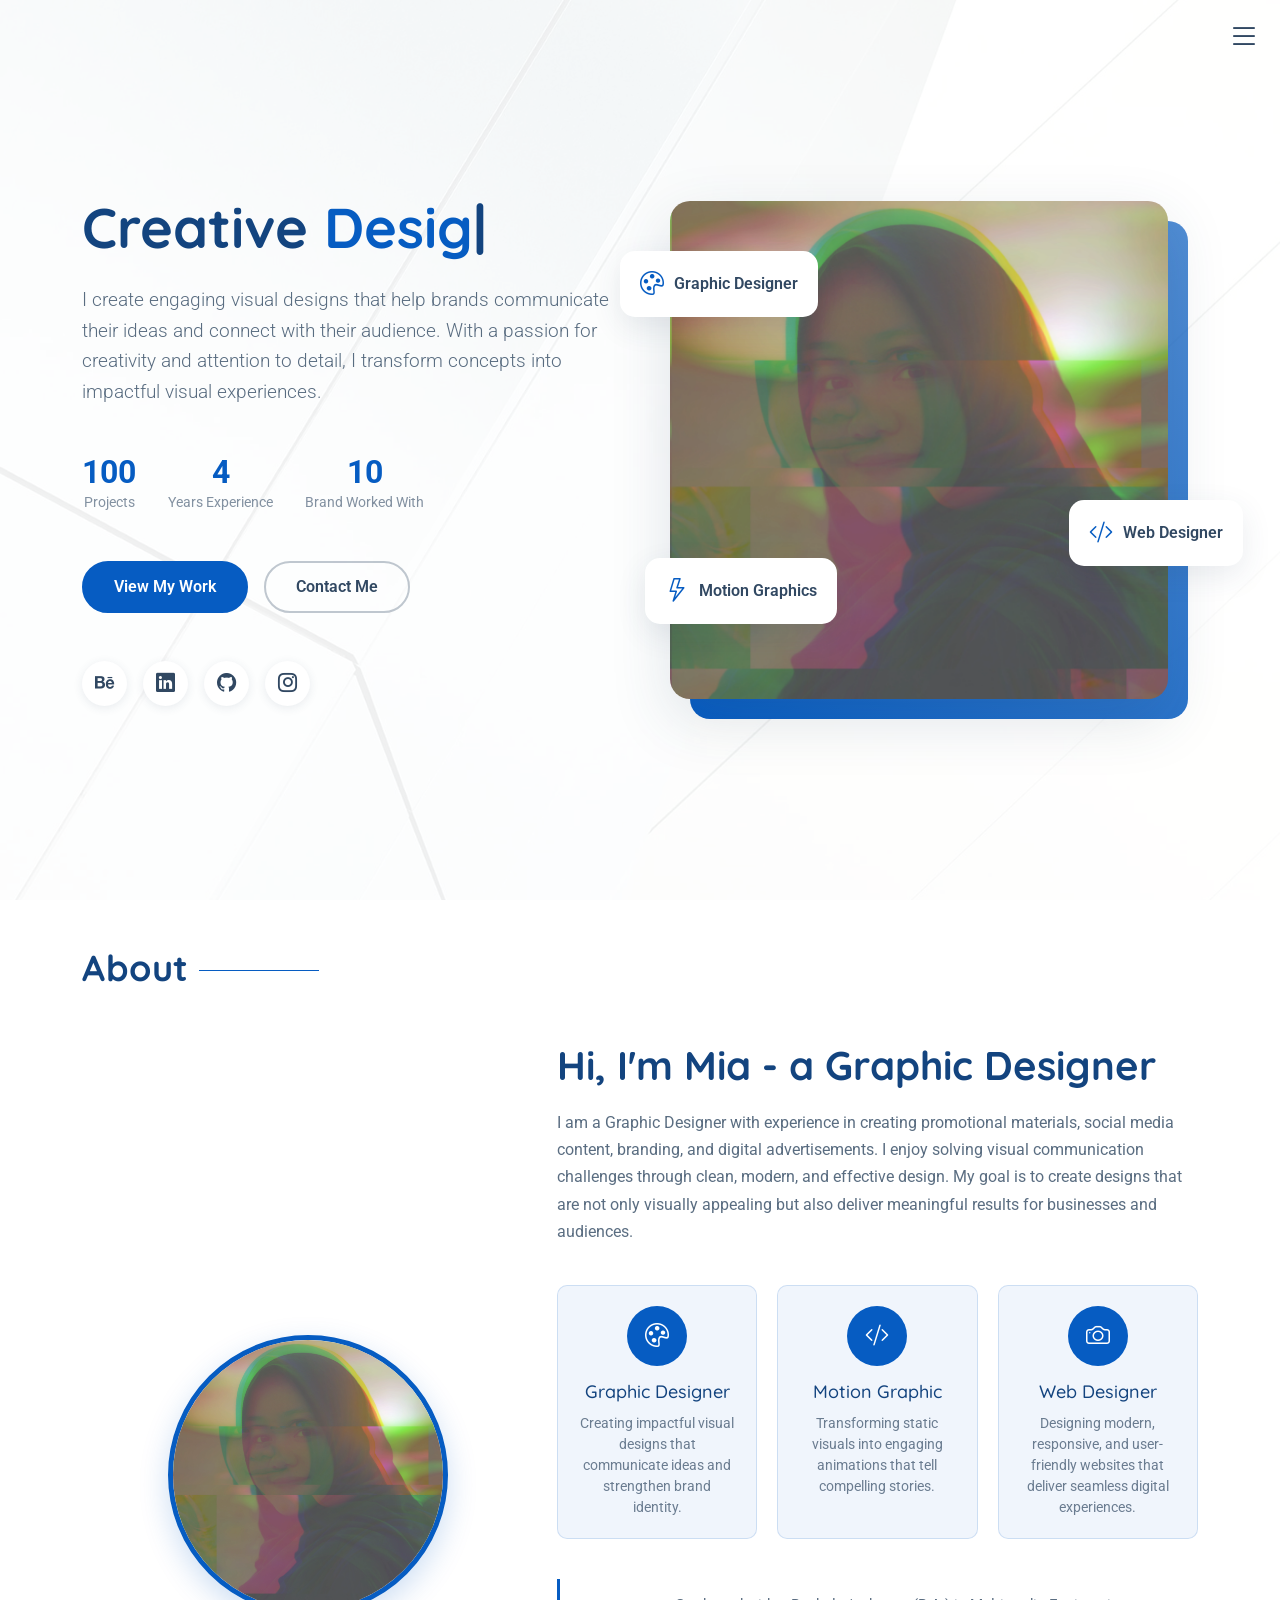
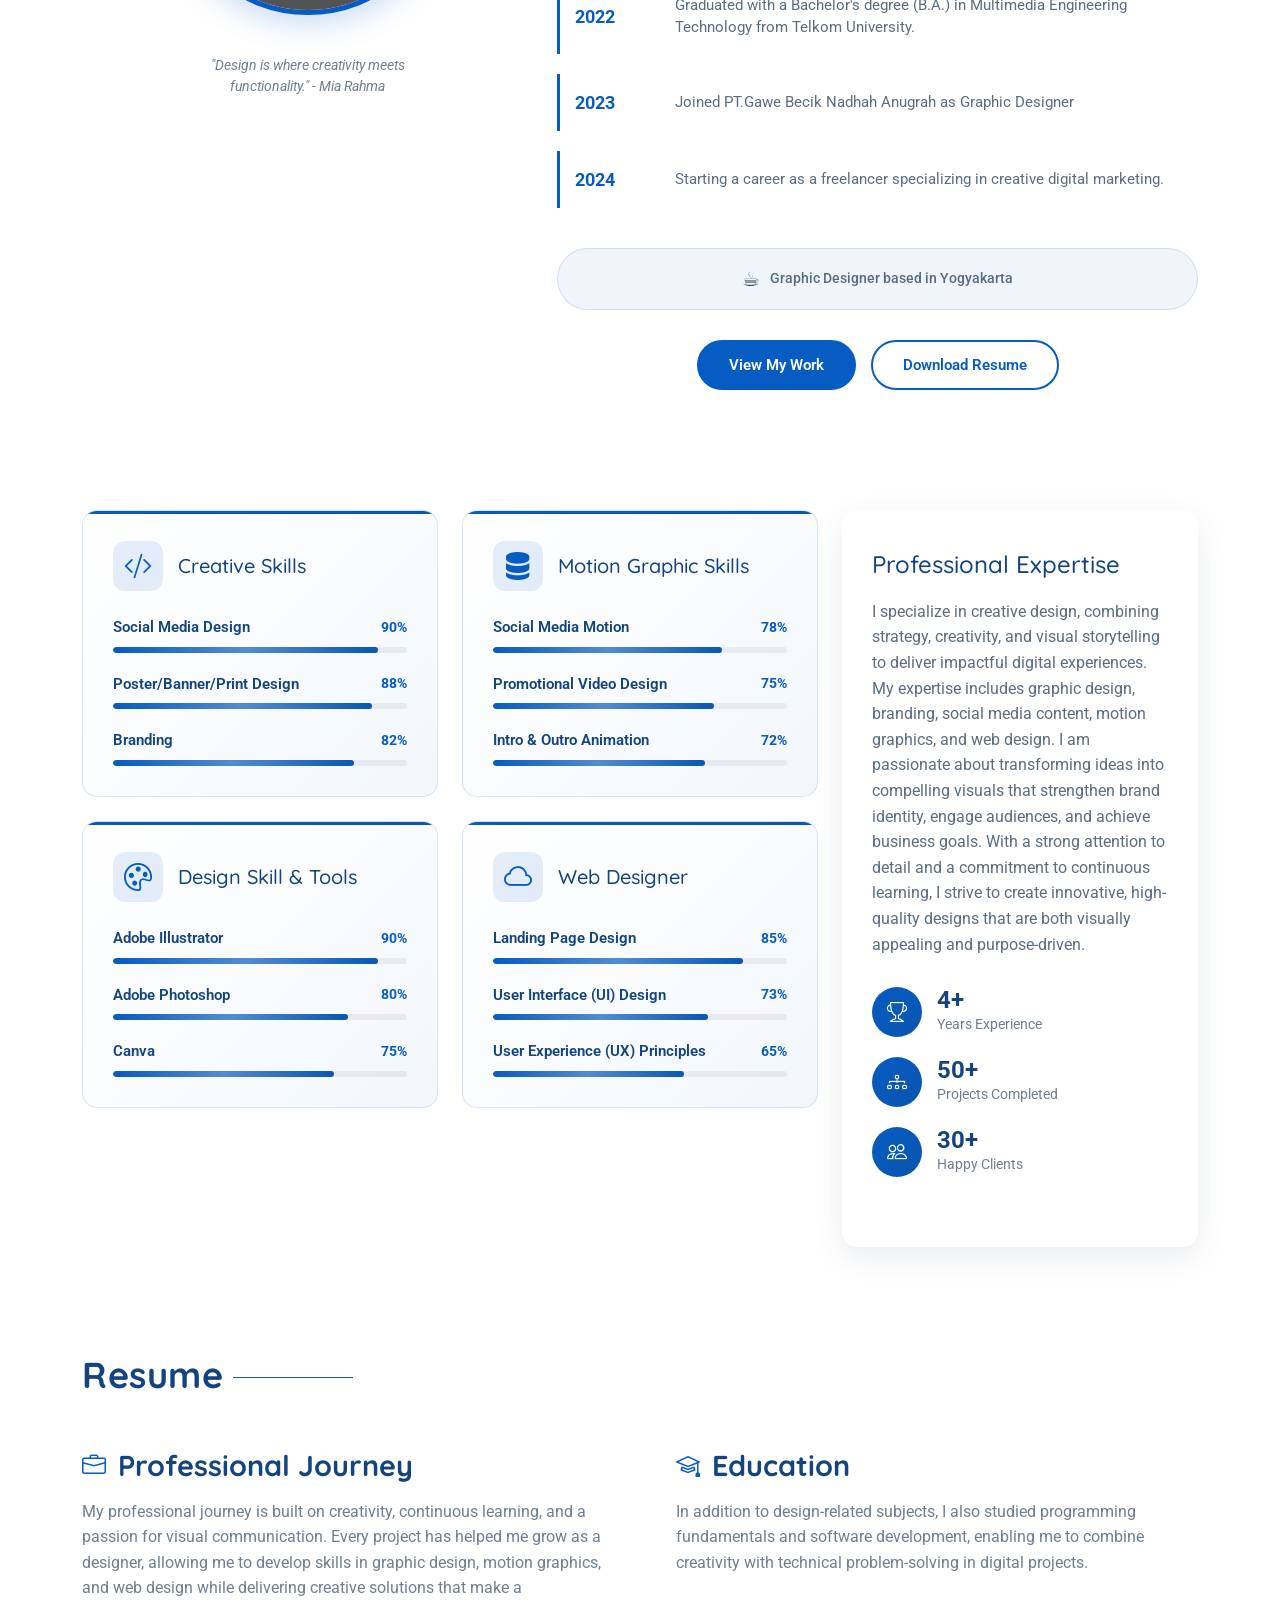
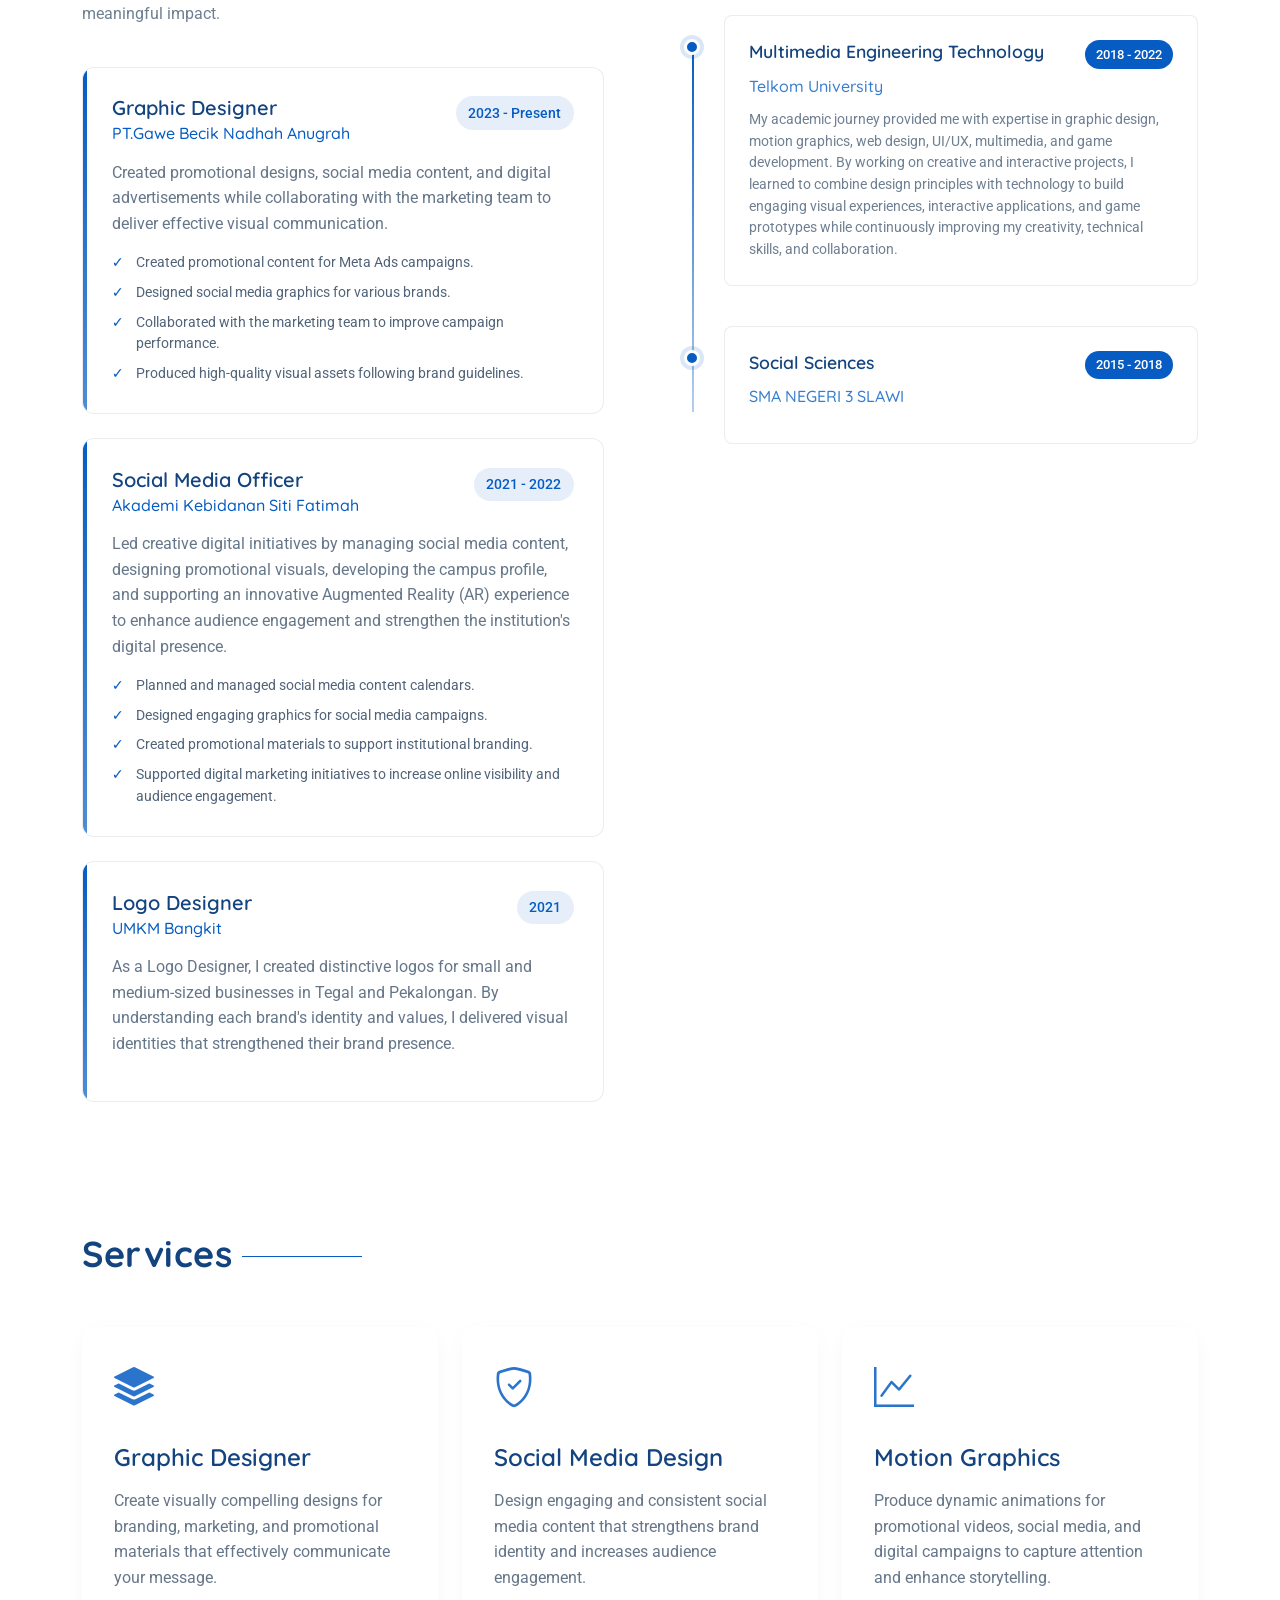
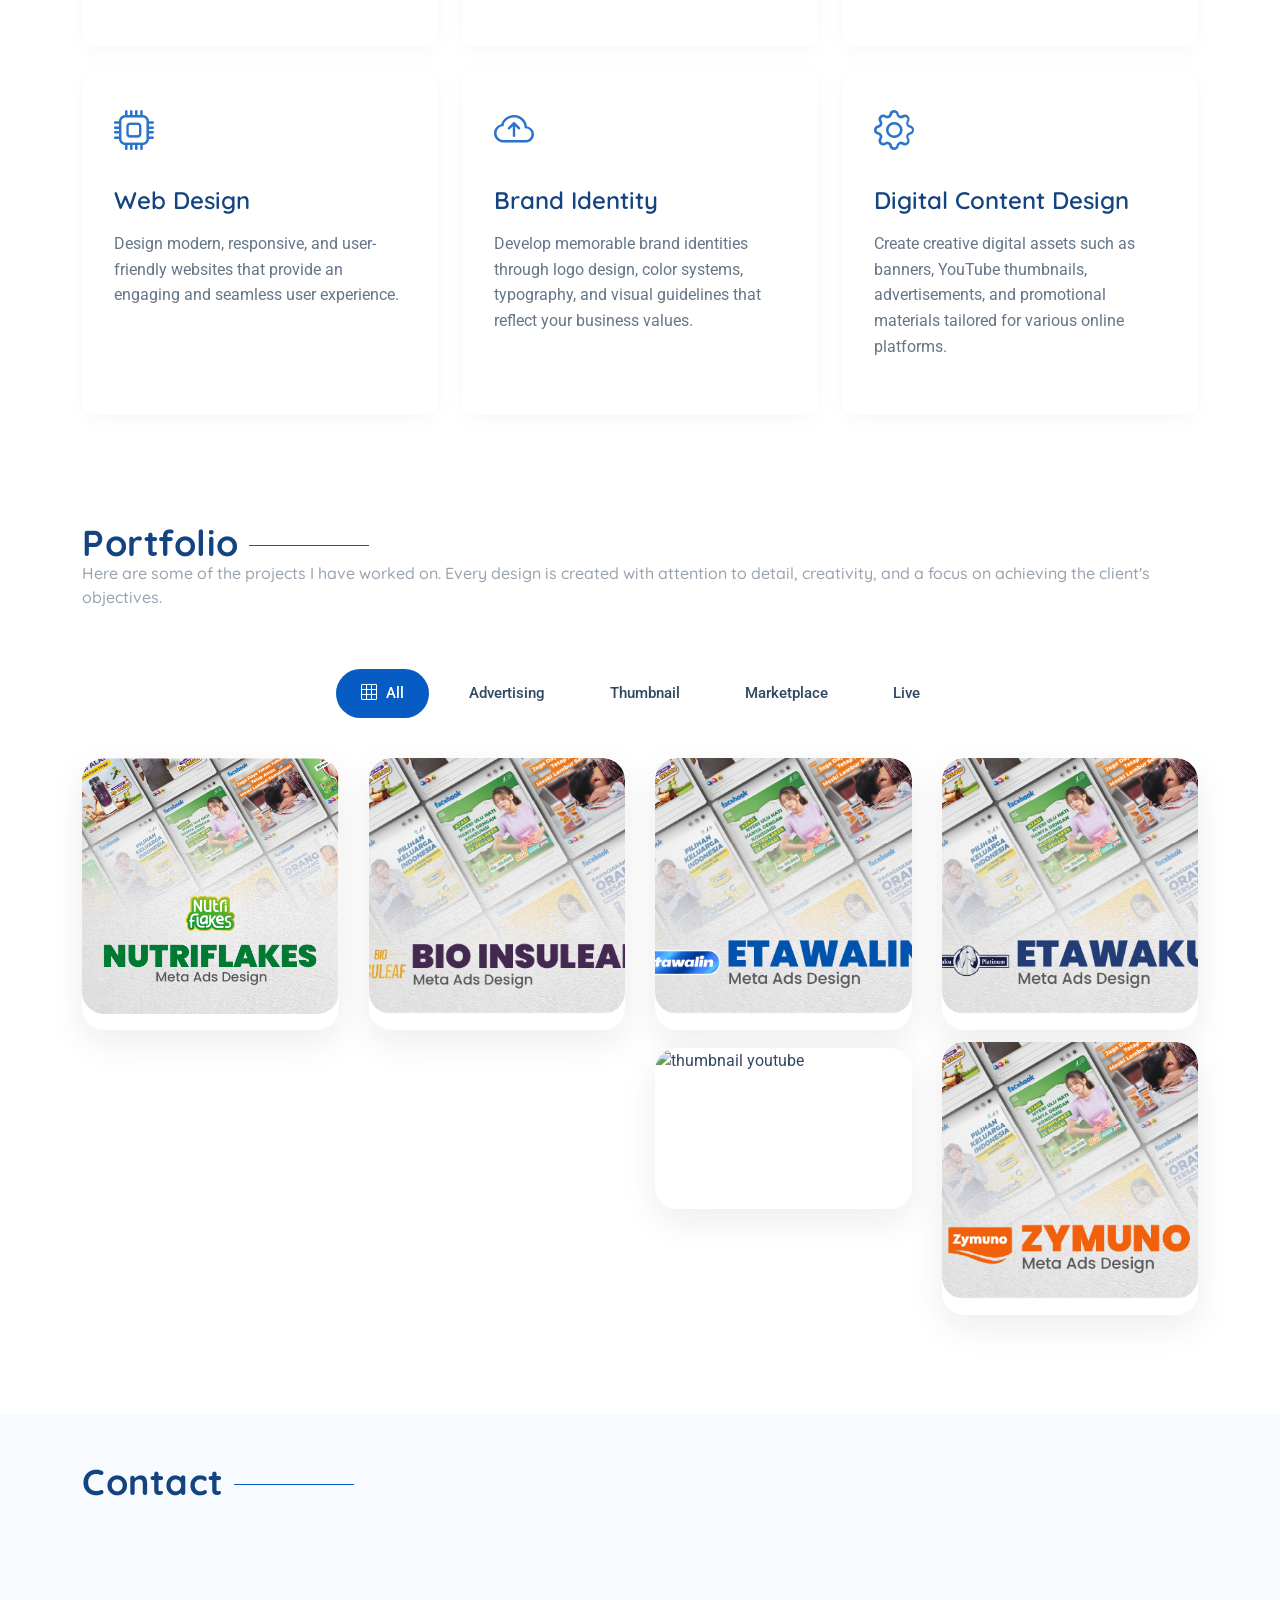
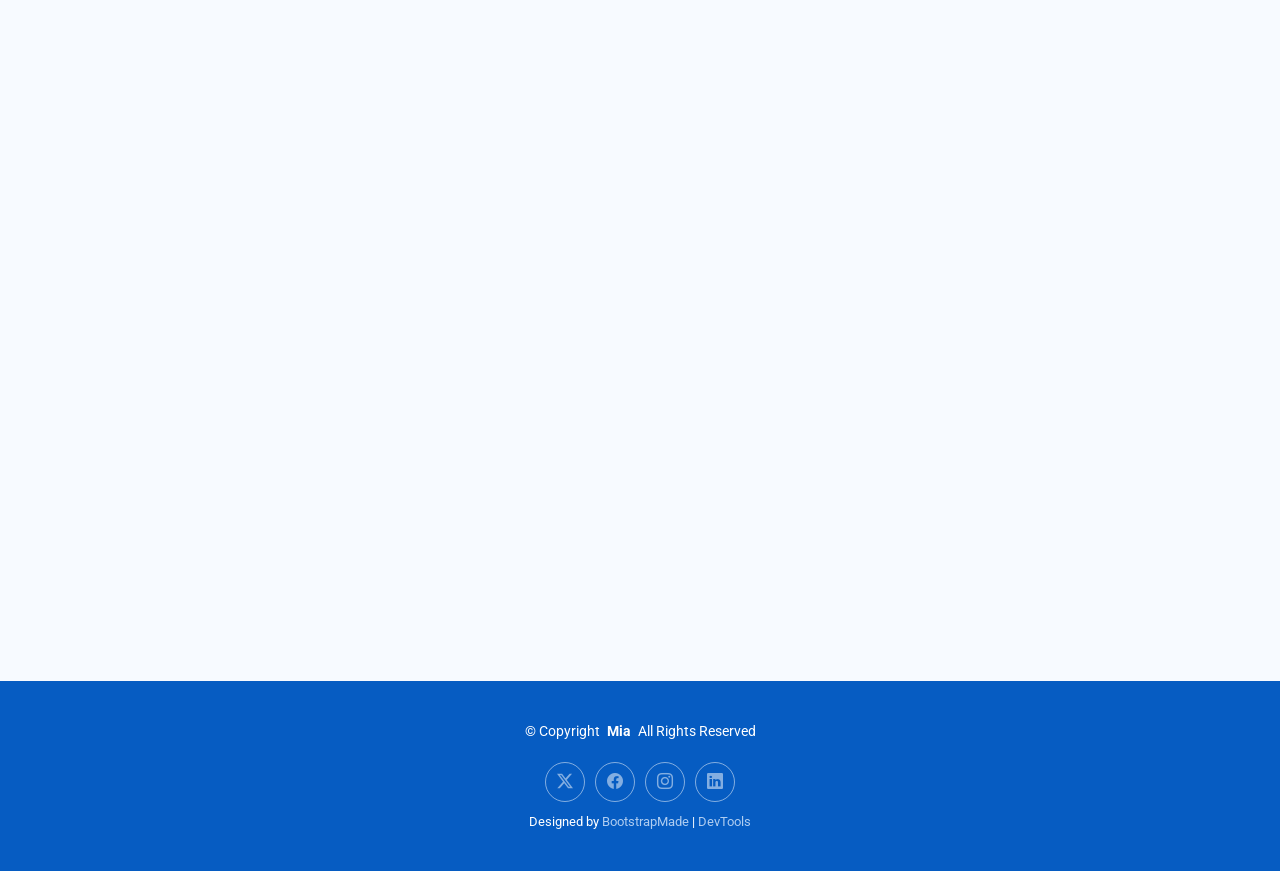
==== commit c83d05c8: "Update portfolio website" ====
--- a/index.html
+++ b/index.html
@@ -758,30 +758,6 @@
 
                         </div>
 
-                        <!-- ========================= -->
-                        <!-- Hidden Gallery -->
-                        <!-- ========================= -->
-
-                          <a href="assets/img/portfolio/advertising/nutri/2.webp"
-                          class="glightbox d-none"
-                          data-gallery="nutriflakes"></a>
-
-                          <a href="assets/img/portfolio/advertising/nutri/3.webp"
-                          class="glightbox d-none"
-                          data-gallery="nutriflakes"></a>
-                          
-                          <a href="assets/img/portfolio/advertising/nutri/4.webp"
-                          class="glightbox d-none"
-                          data-gallery="nutriflakes"></a>
-                          
-                          <a href="assets/img/portfolio/advertising/nutri/5.webp"
-                          class="glightbox d-none"
-                          data-gallery="nutriflakes"></a>
-
-                          <a href="assets/img/portfolio/advertising/nutri/6.webp"
-                          class="glightbox d-none"
-                          data-gallery="nutriflakes"></a>
-                        
                     </figure>
 
                 </article>
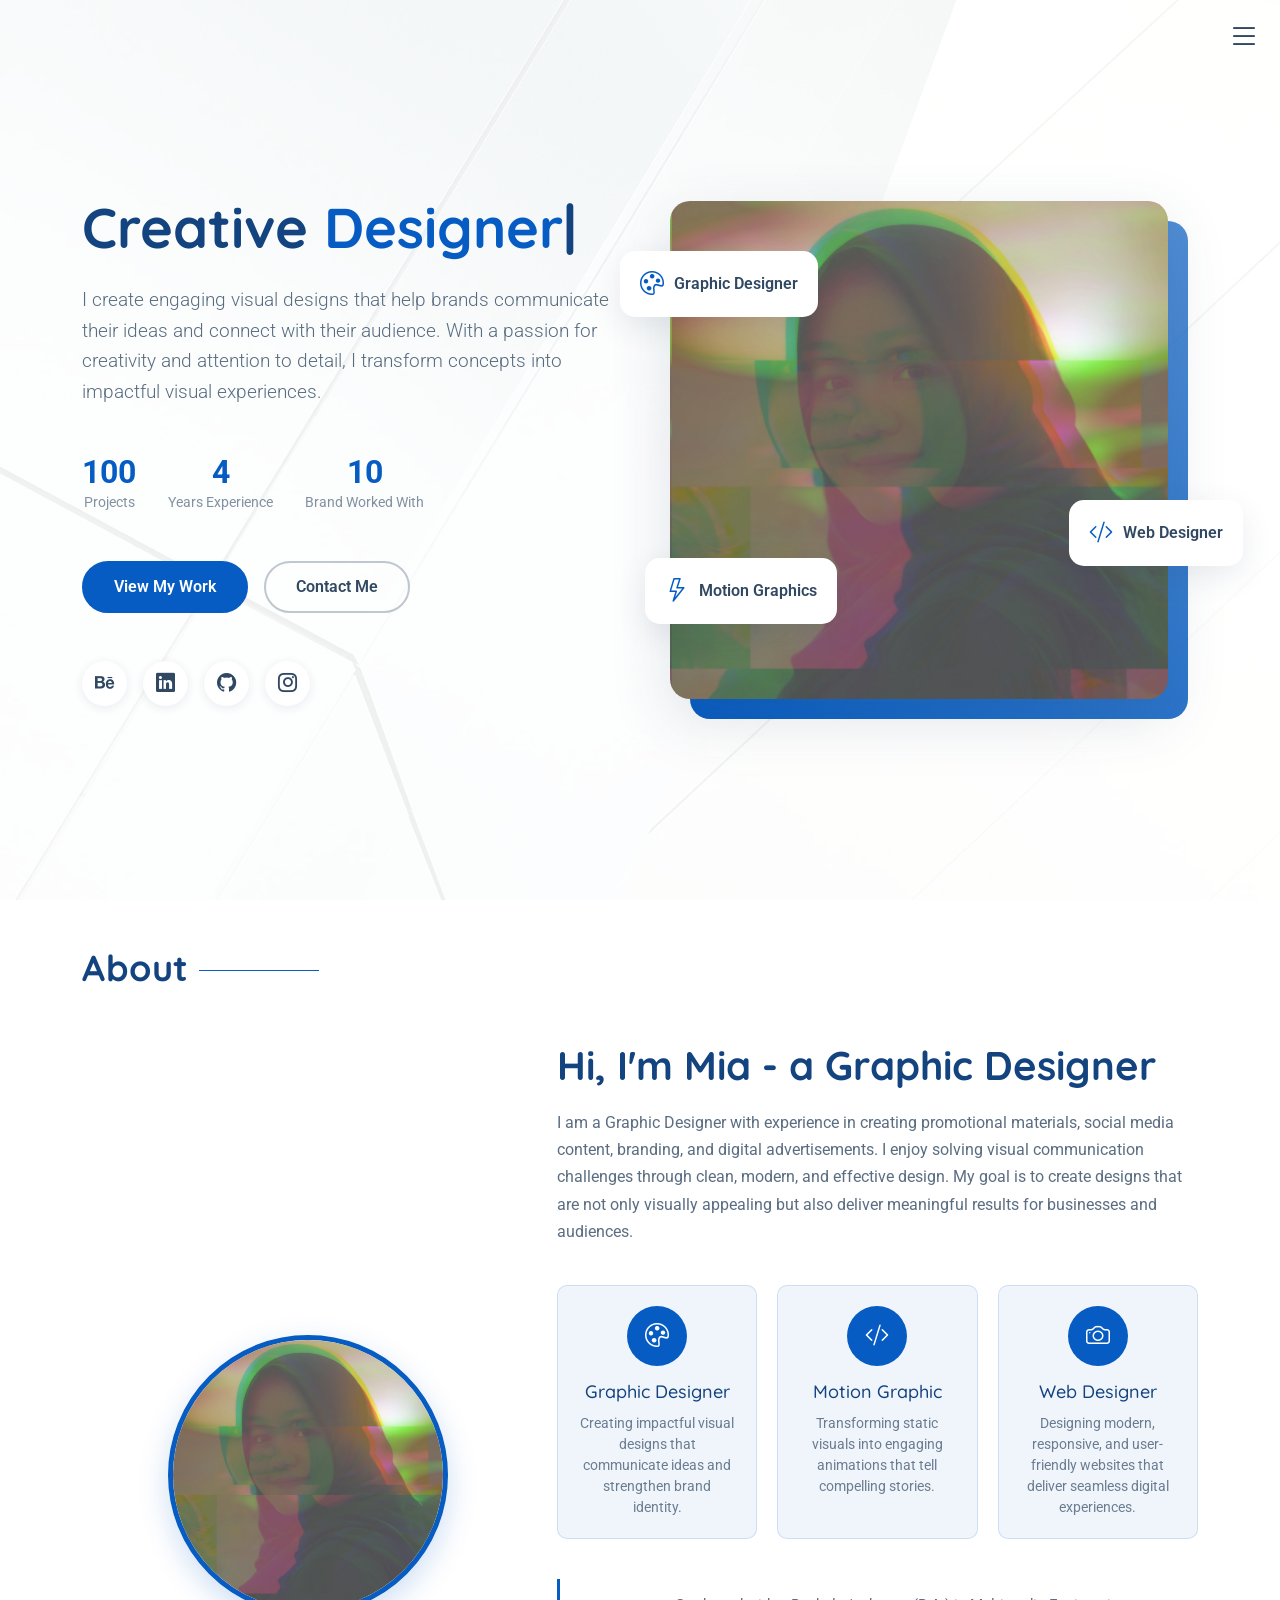
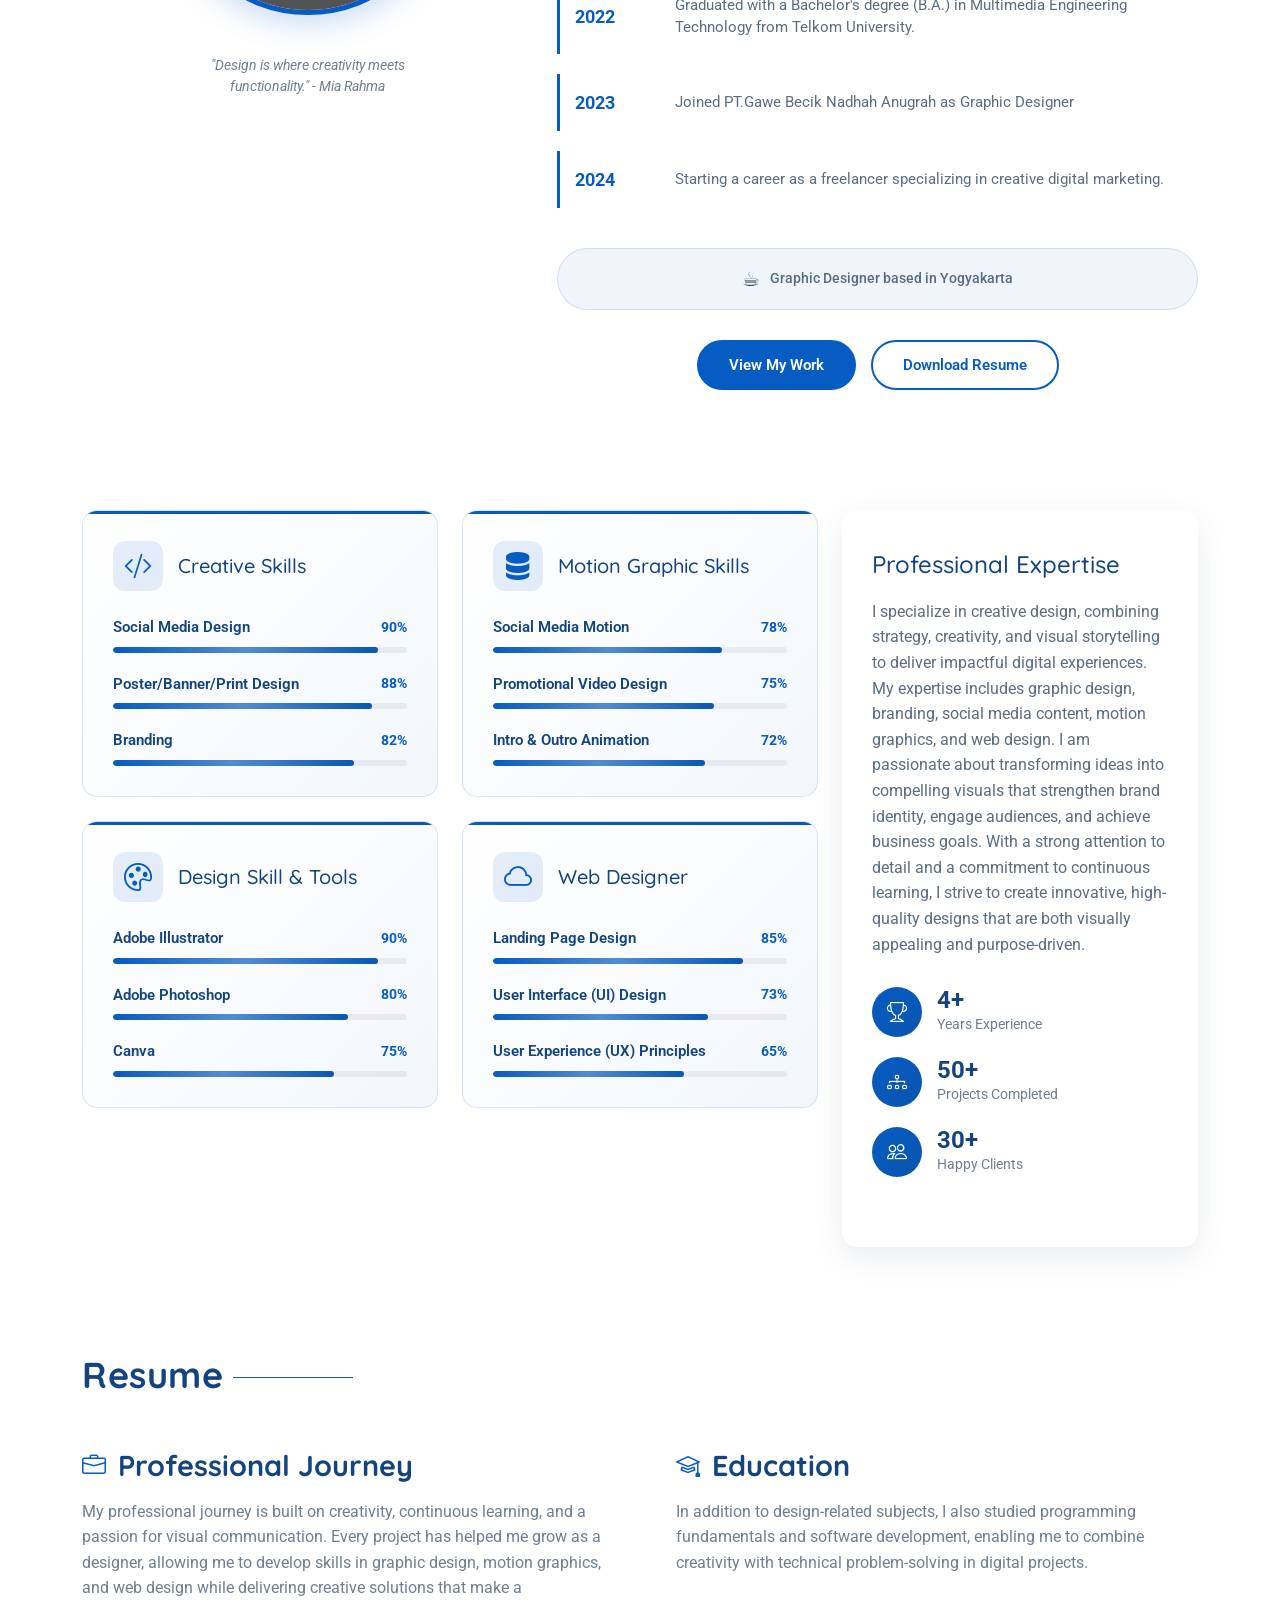
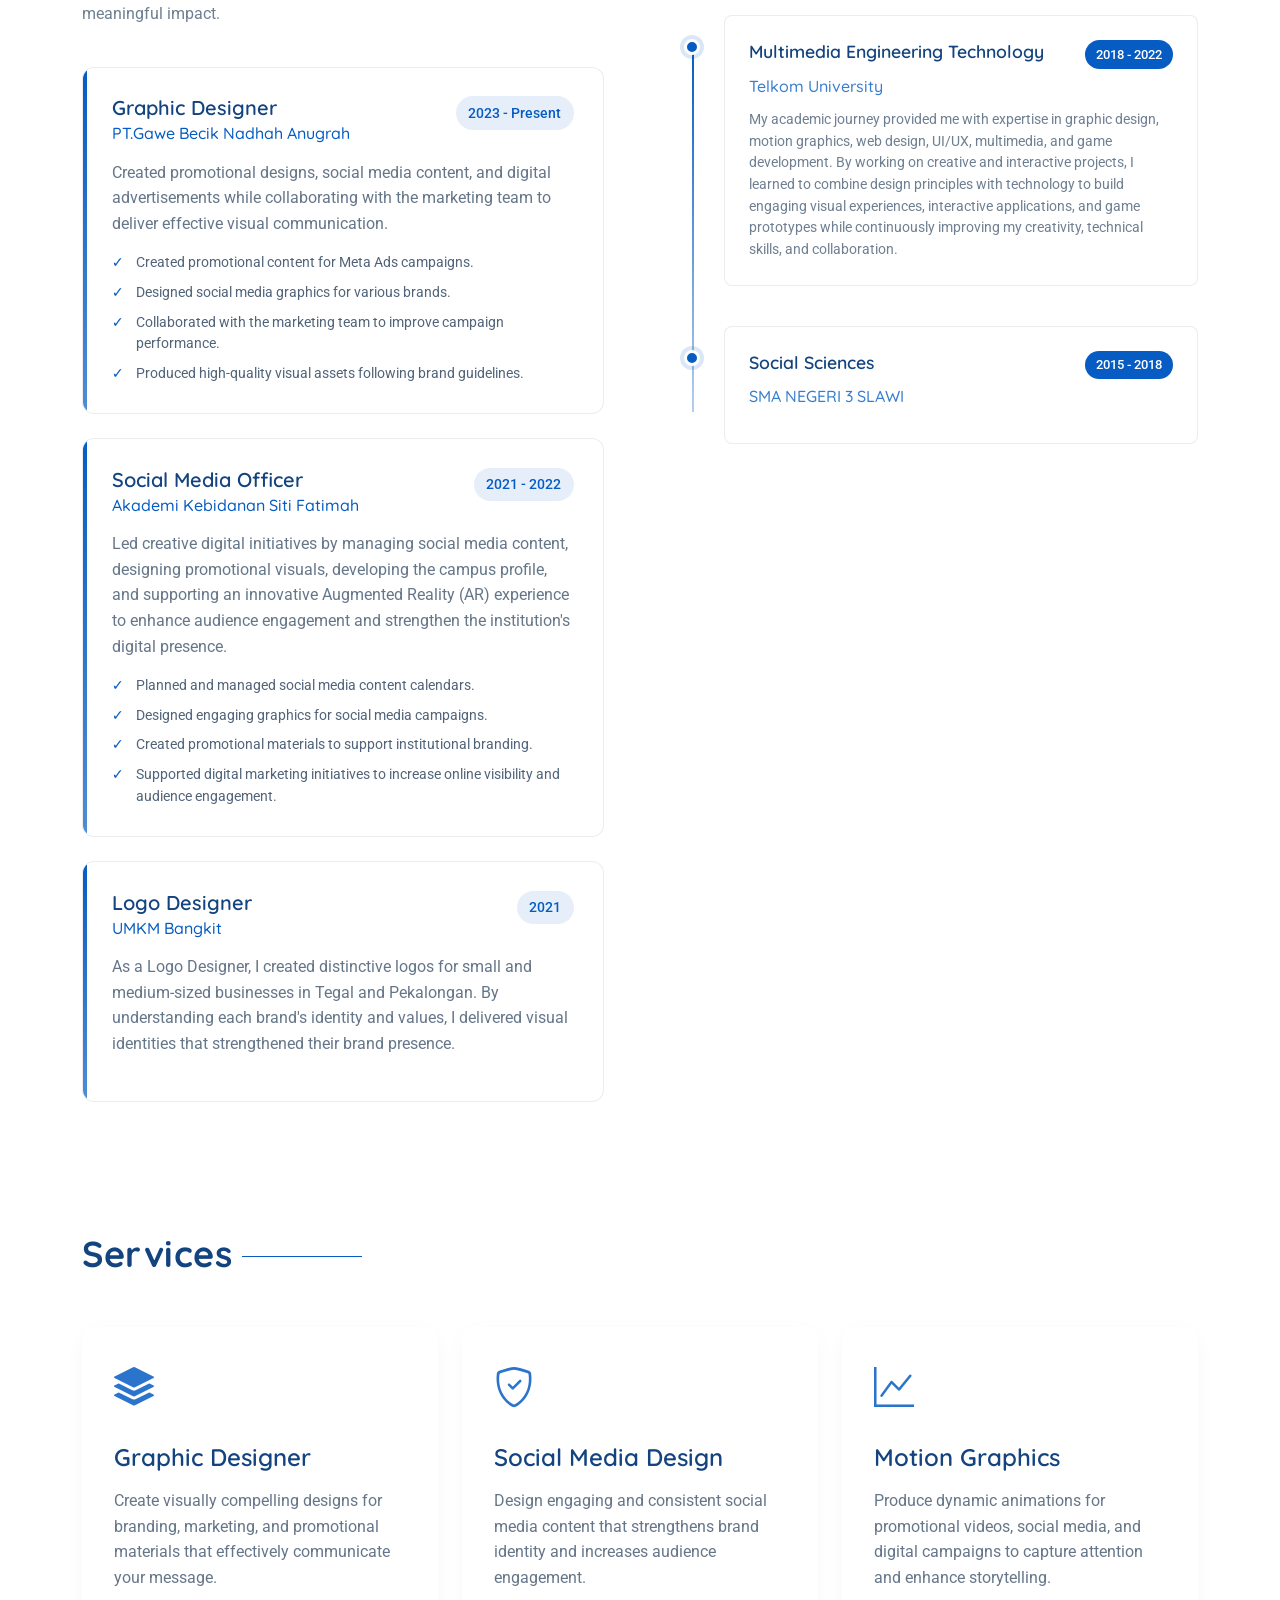
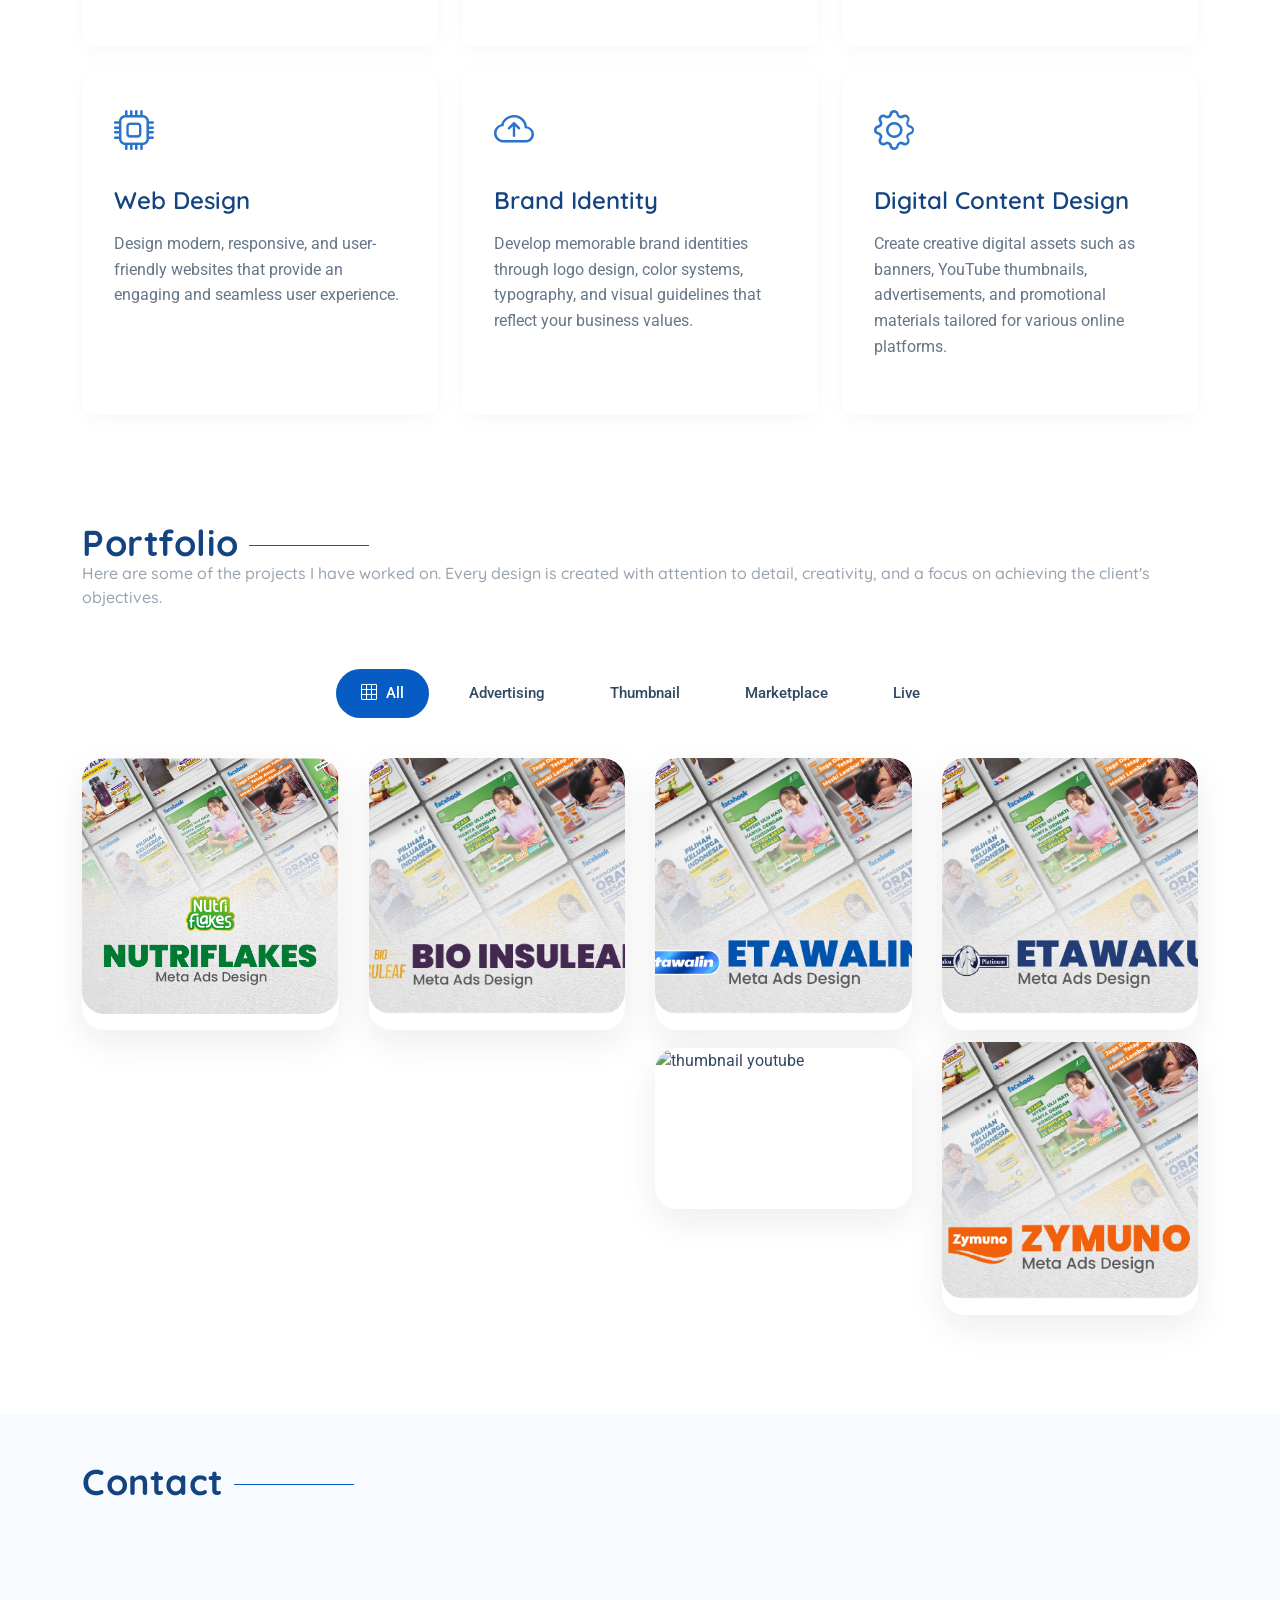
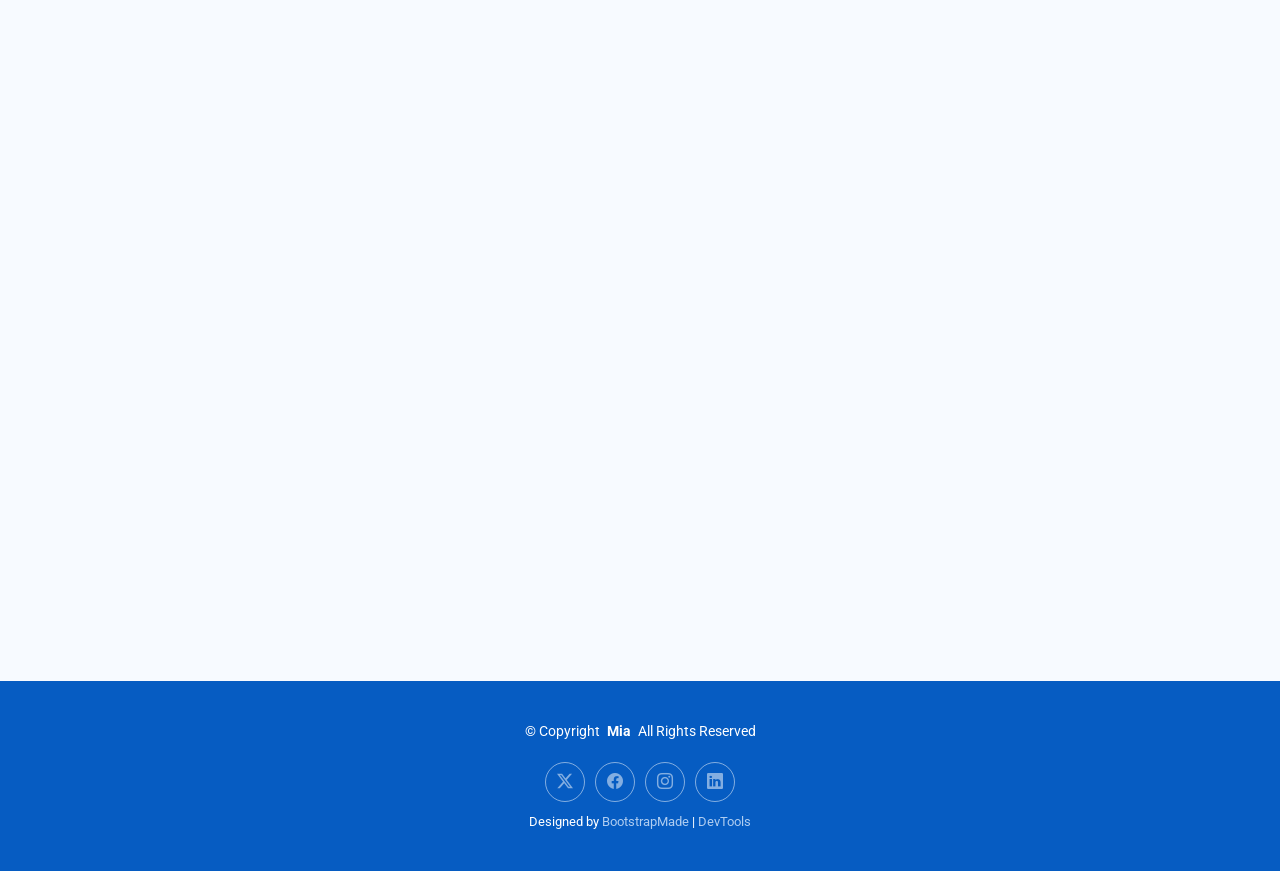
==== commit ca893316: "Update portfolio website" ====
--- a/index.html
+++ b/index.html
@@ -735,16 +735,6 @@
                                 </h3>
 
                                 <div class="entry-links">
-
-                                    <!-- Gambar pertama -->
-                                    <a href="assets/img/portfolio/advertising/nutri/1.webp"
-                                      class="glightbox d-none"
-                                      data-gallery="nutriflakes"
-                                      data-glightbox=>
-                                        <i class="bi bi-arrows-angle-expand"></i>
-
-                                    </a>
-
                                     <!-- Detail -->
                                     <a href="portfolionutri.html">
 
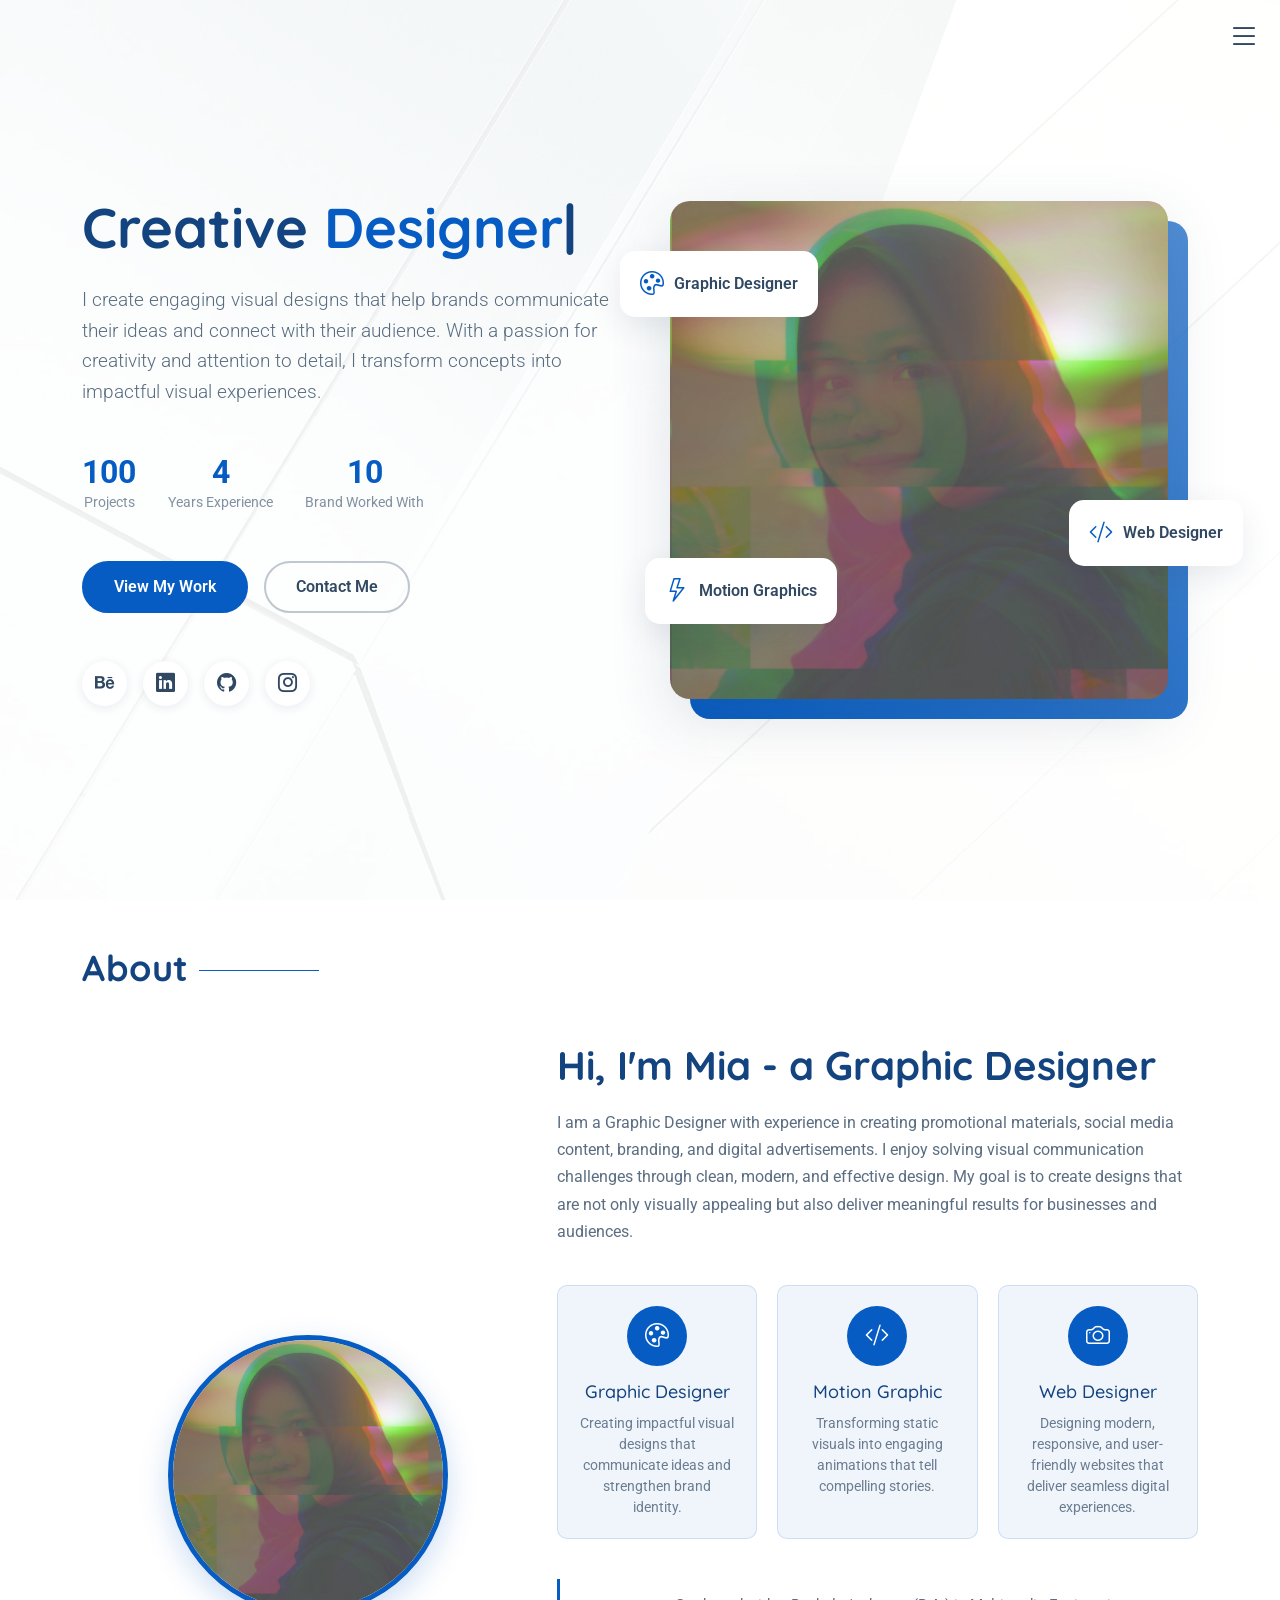
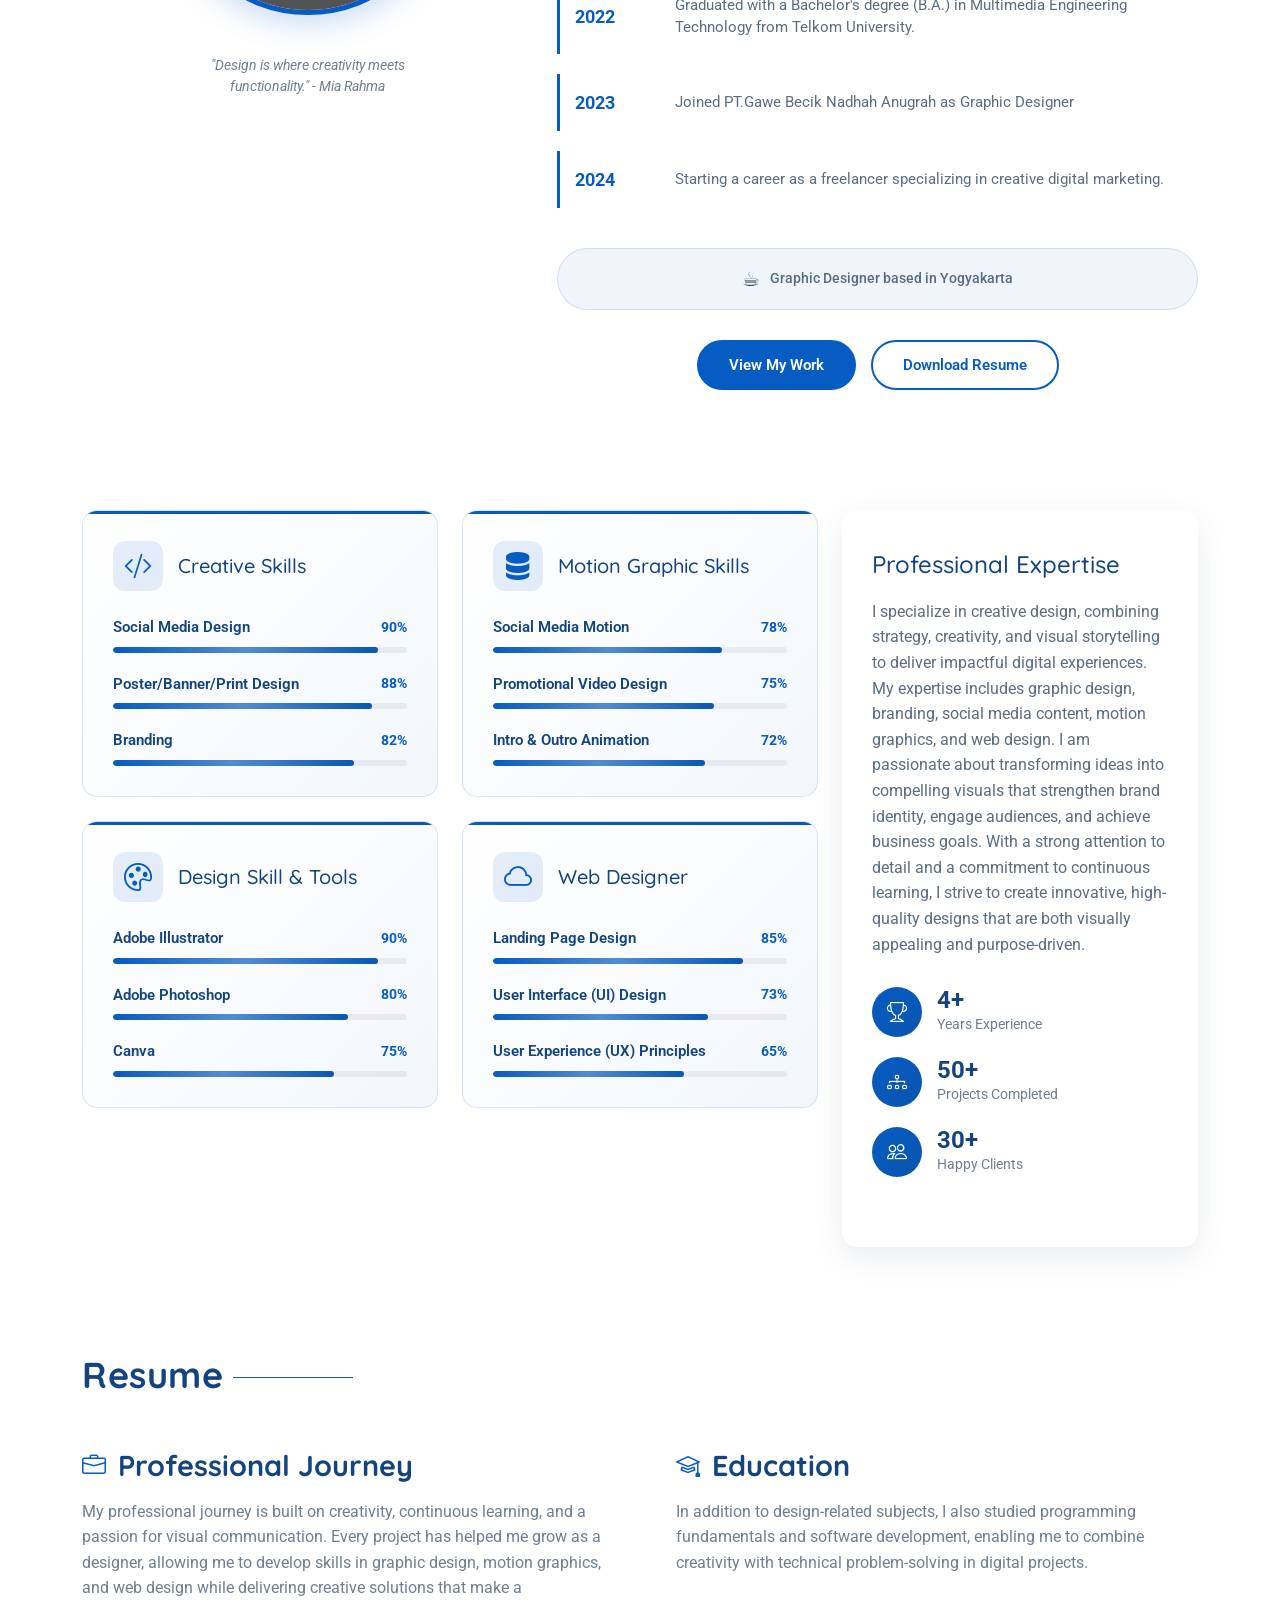
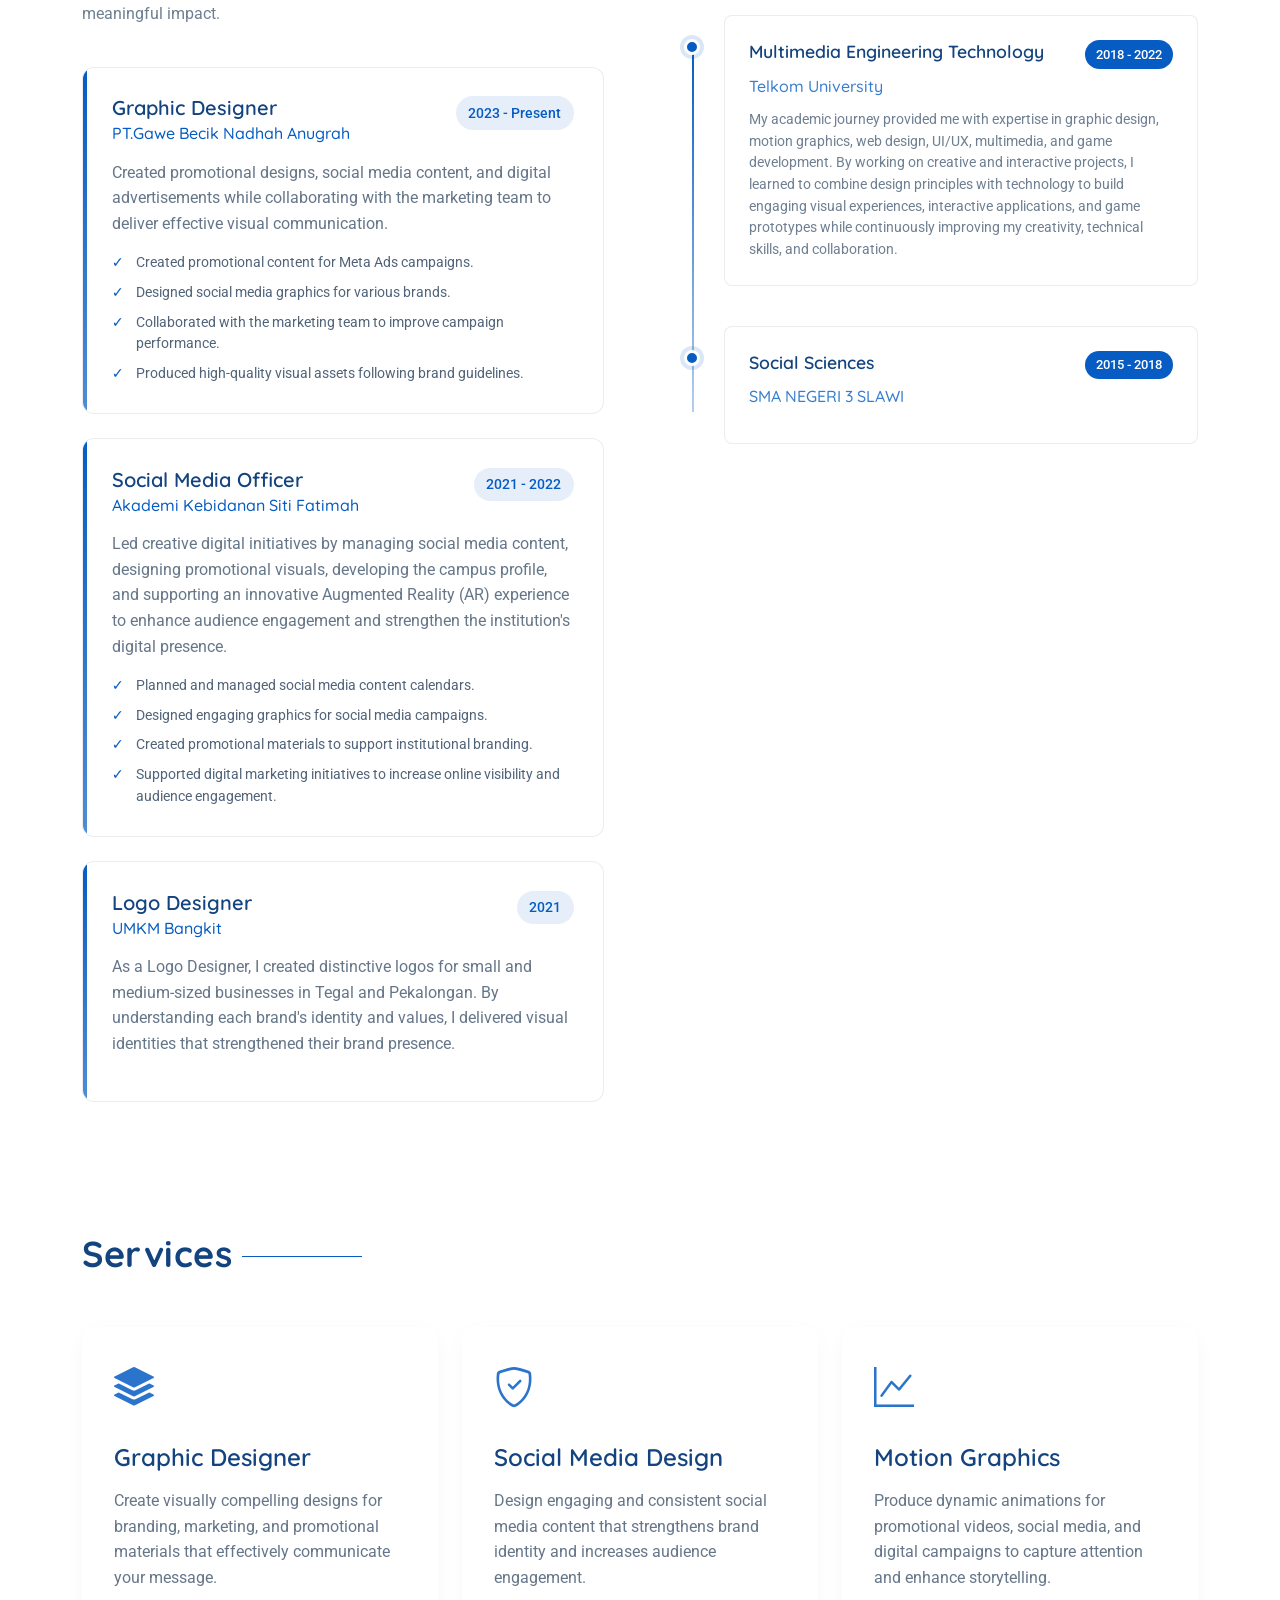
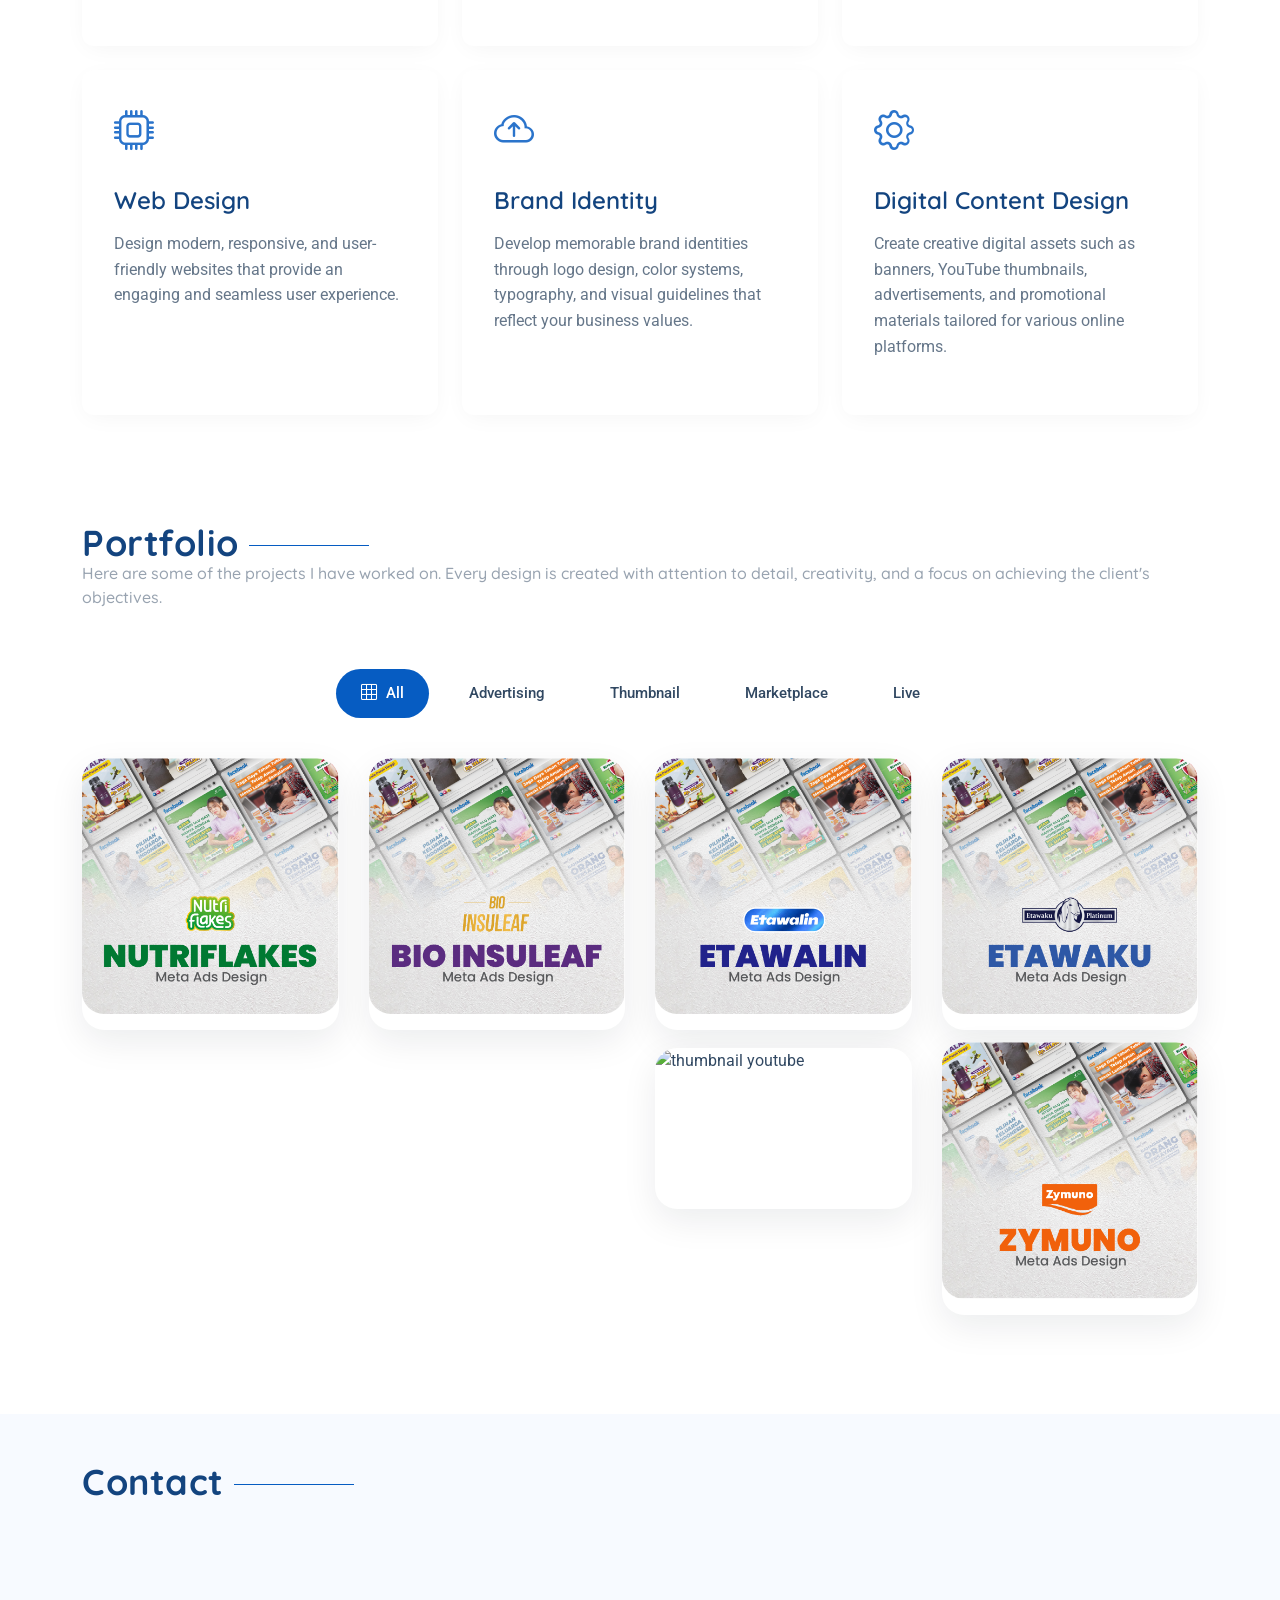
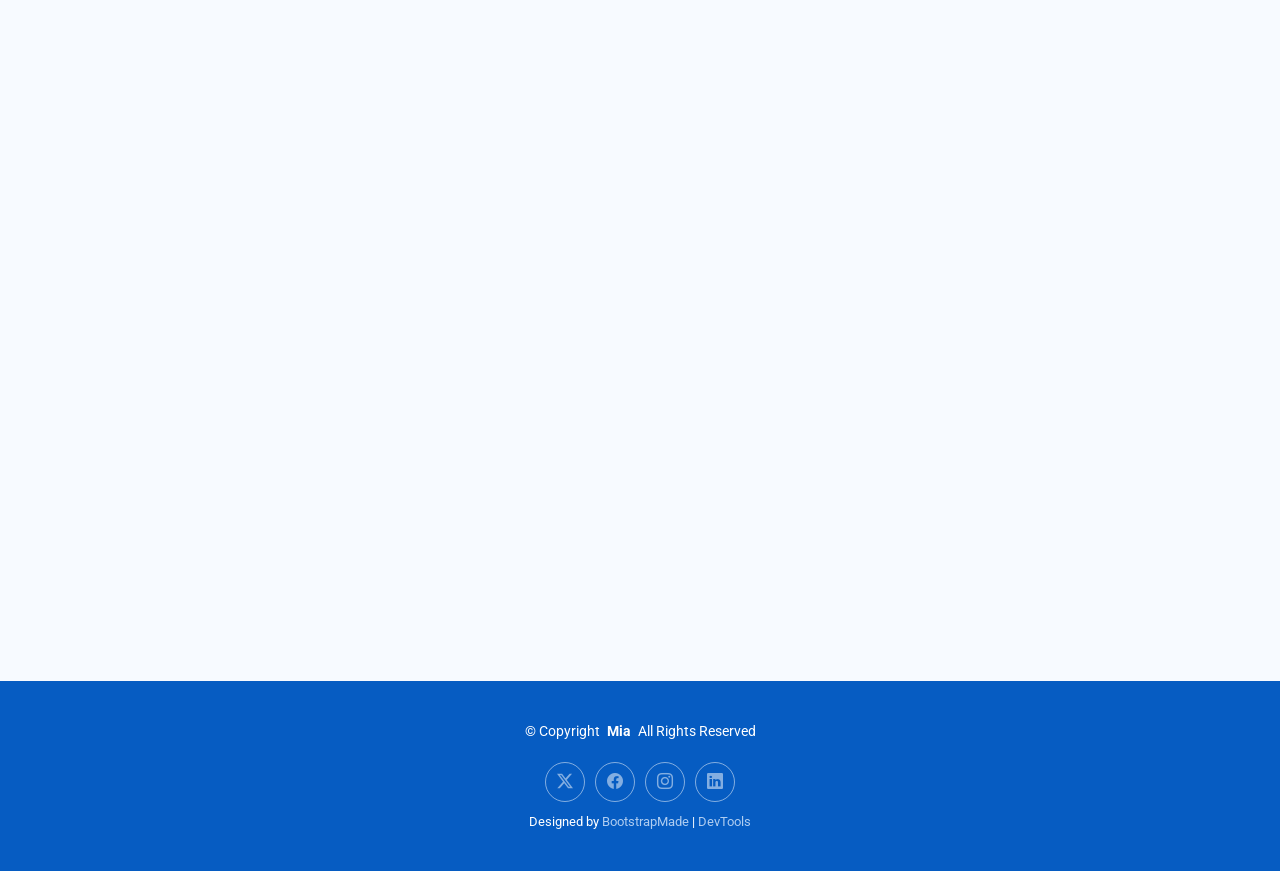
==== commit dd379425: "Update portfolio website" ====
--- a/index.html
+++ b/index.html
@@ -782,53 +782,18 @@
 
                                 <div class="entry-links">
 
-                                    <!-- Gambar pertama -->
-                                    <a href="assets/img/portfolio/advertising/bioinsuleaf/1.webp"
-                                      class="glightbox"
-                                      data-gallery="bio"
-                                      data-glightbox=>
-
-                                        <i class="bi bi-arrows-angle-expand"></i>
+                                    <!-- Detail -->
+                                    <a href="portfoliobio.html">
+
+                                        <i class="bi bi-arrow-right"></i>
 
                                     </a>
 
-                                    <!-- Detail -->
-                                    <a href="portfolio-details.html">
-
-                                        <i class="bi bi-arrow-right"></i>
-
-                                    </a>
-
                                 </div>
 
                             </div>
 
                         </div>
-
-                        <!-- ========================= -->
-                        <!-- Hidden Gallery -->
-                        <!-- ========================= -->
-
-                          <a href="assets/img/portfolio/advertising/bioinsuleaf/2.webp"
-                          class="glightbox d-none"
-                          data-gallery="bio"></a>
-
-                          <a href="assets/img/portfolio/advertising/bioinsuleaf/3.webp"
-                          class="glightbox d-none"
-                          data-gallery="bio"></a>
-
-                          <a href="assets/img/portfolio/advertising/bioinsuleaf/4.webp"
-                          class="glightbox d-none"
-                          data-gallery="bio"></a>
-
-                          <a href="assets/img/portfolio/advertising/bioinsuleaf/5.webp"
-                          class="glightbox d-none"
-                          data-gallery="bio"></a>
-
-                          <a href="assets/img/portfolio/advertising/bioinsuleaf/6.webp"
-                          class="glightbox d-none"
-                          data-gallery="bio"></a>
-                        
 
                     </figure>
 
@@ -863,17 +828,7 @@
                                 </h3>
 
                                 <div class="entry-links">
-
-                                    <!-- Gambar pertama -->
-                                    <a href="assets/img/portfolio/advertising/etawalin/1.webp"
-                                      class="glightbox"
-                                      data-gallery="etawalin"
-                                      data-glightbox=>
-
-                                        <i class="bi bi-arrows-angle-expand"></i>
-
-                                    </a>
-
+                                  
                                     <!-- Detail -->
                                     <a href="portfolio-details.html">
 
@@ -886,30 +841,6 @@
                             </div>
 
                         </div>
-
-                        <!-- ========================= -->
-                        <!-- Hidden Gallery -->
-                        <!-- ========================= -->
-
-                        <a href="assets/img/portfolio/advertising/etawalin/2.webp"
-                          class="glightbox d-none"
-                          data-gallery="etawalin"></a>
-
-                        <a href="assets/img/portfolio/advertising/etawalin/3.webp"
-                          class="glightbox d-none"
-                          data-gallery="etawalin"></a>
-
-                        <a href="assets/img/portfolio/advertising/etawalin/4.webp"
-                          class="glightbox d-none"
-                          data-gallery="etawalin"></a>
-
-                        <a href="assets/img/portfolio/advertising/etawalin/5.webp"
-                          class="glightbox d-none"
-                          data-gallery="etawalin"></a>
-
-                        <a href="assets/img/portfolio/advertising/etawalin/6.webp"
-                          class="glightbox d-none"
-                          data-gallery="etawalin"></a>
 
 
                     </figure>
@@ -946,16 +877,6 @@
 
                                 <div class="entry-links">
 
-                                    <!-- Gambar pertama -->
-                                    <a href="assets/img/portfolio/advertising/etawaku/1.webp"
-                                      class="glightbox"
-                                      data-gallery="etawaku"
-                                      data-glightbox=>
-
-                                        <i class="bi bi-arrows-angle-expand"></i>
-
-                                    </a>
-
                                     <!-- Detail -->
                                     <a href="portfolio-details.html">
 
@@ -969,29 +890,7 @@
 
                         </div>
 
-                        <!-- ========================= -->
-                        <!-- Hidden Gallery -->
-                        <!-- ========================= -->
-
-                        <a href="assets/img/portfolio/advertising/etawaku/2.webp"
-                          class="glightbox d-none"
-                          data-gallery="etawaku"></a>
-
-                        <a href="assets/img/portfolio/advertising/etawaku/3.webp"
-                          class="glightbox d-none"
-                          data-gallery="etawaku"></a>
-
-                        <a href="assets/img/portfolio/advertising/etawaku/4.webp"
-                          class="glightbox d-none"
-                          data-gallery="etawaku"></a>
-
-                        <a href="assets/img/portfolio/advertising/etawaku/5.webp"
-                          class="glightbox d-none"
-                          data-gallery="etawaku"></a>
-
-                        <a href="assets/img/portfolio/advertising/etawaku/6.webp"
-                          class="glightbox d-none"
-                          data-gallery="etawaku"></a>
+  
 
                     </figure>
 
@@ -1027,16 +926,6 @@
 
                                 <div class="entry-links">
 
-                                    <!-- Gambar pertama -->
-                                    <a href="assets/img/portfolio/advertising/zymuno/1.webp"
-                                      class="glightbox"
-                                      data-gallery="zymuno"
-                                      data-glightbox=>
-
-                                        <i class="bi bi-arrows-angle-expand"></i>
-
-                                    </a>
-
                                     <!-- Detail -->
                                     <a href="portfolio-details.html">
 
@@ -1050,31 +939,7 @@
 
                         </div>
 
-                        <!-- ========================= -->
-                        <!-- Hidden Gallery -->
-                        <!-- ========================= -->
-
-                        <a href="assets/img/portfolio/advertising/zymuno/2.webp"
-                          class="glightbox d-none"
-                          data-gallery="zymuno"></a>
-
-                        <a href="assets/img/portfolio/advertising/zymuno/3.webp"
-                          class="glightbox d-none"
-                          data-gallery="zymuno"></a>
-
-                        <a href="assets/img/portfolio/advertising/zymuno/4.webp"
-                          class="glightbox d-none"
-                          data-gallery="zymuno"></a>
-
-                        <a href="assets/img/portfolio/advertising/zymuno/5.webp"
-                          class="glightbox d-none"
-                          data-gallery="zymuno"></a>
-
-                        <a href="assets/img/portfolio/advertising/zymuno/6.webp"
-                          class="glightbox d-none"
-                          data-gallery="zymuno"></a>
-
-
+                      
                     </figure>
 
                 </article>
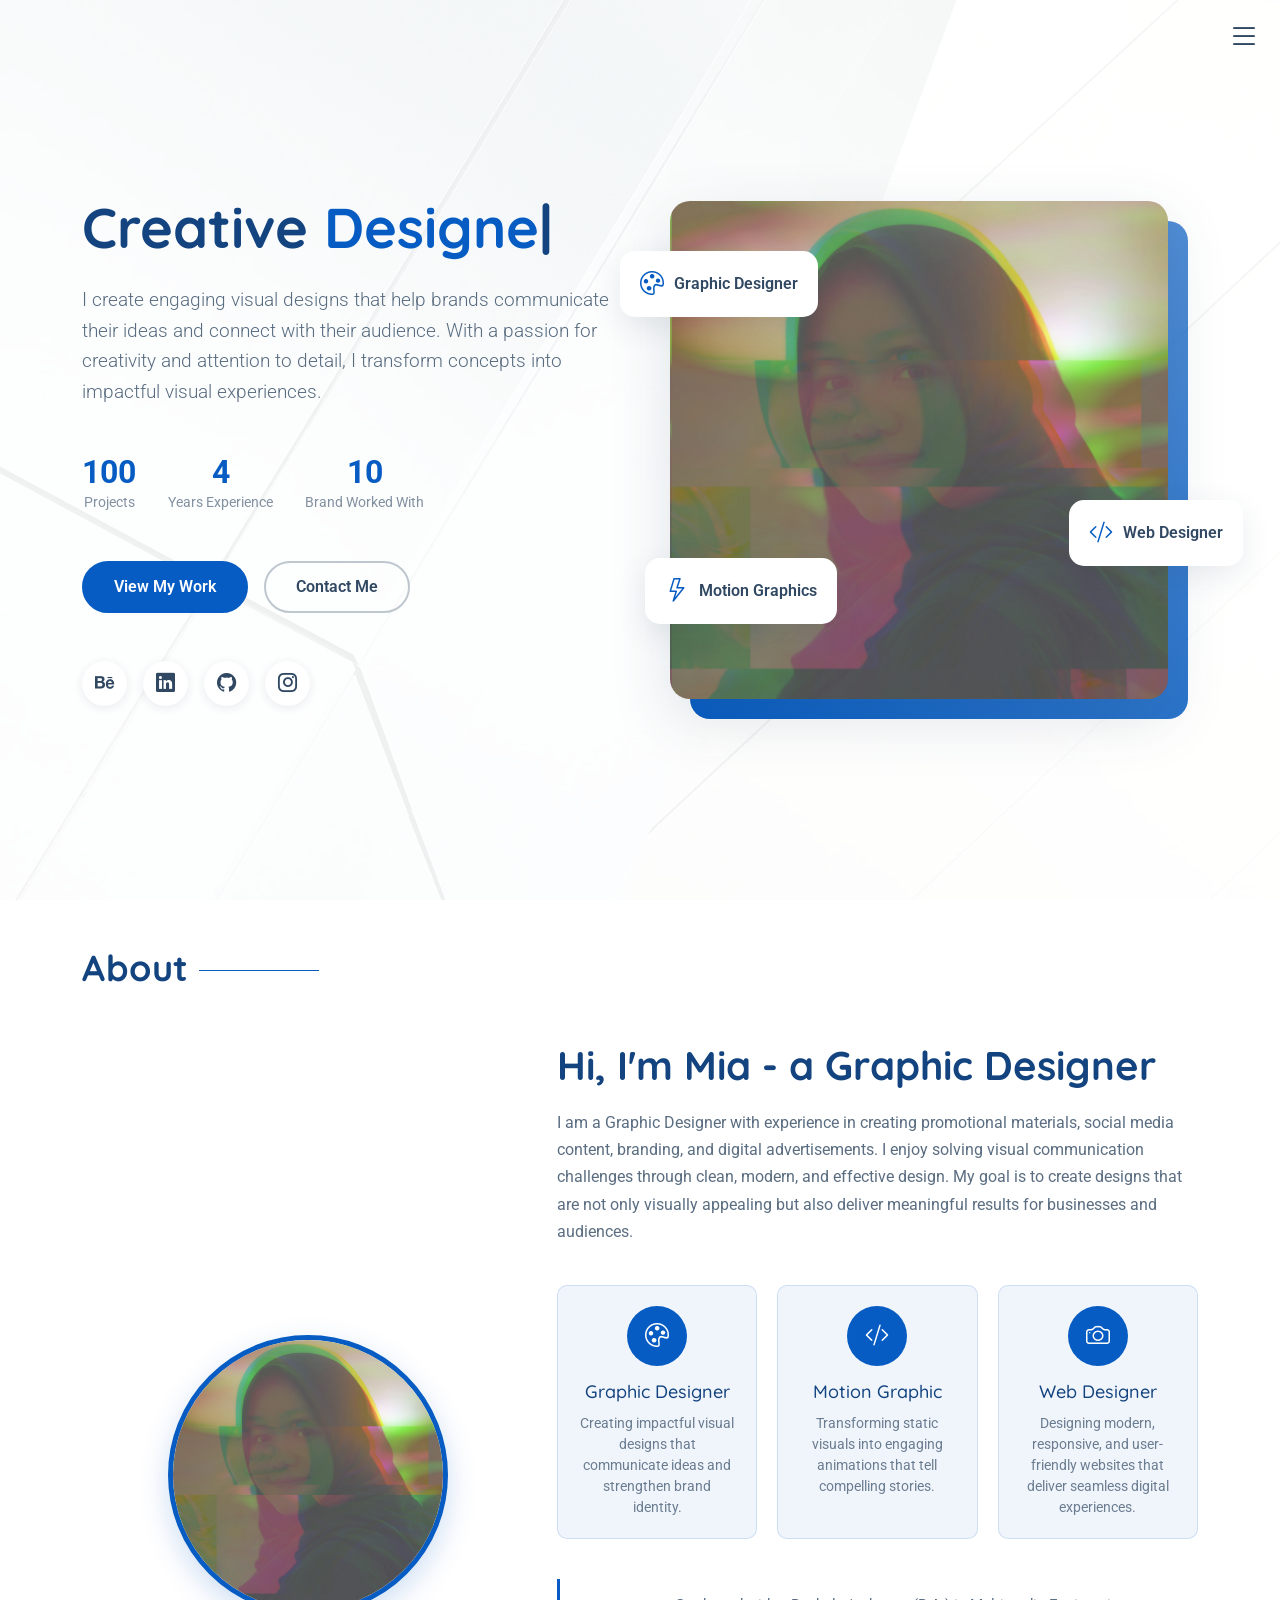
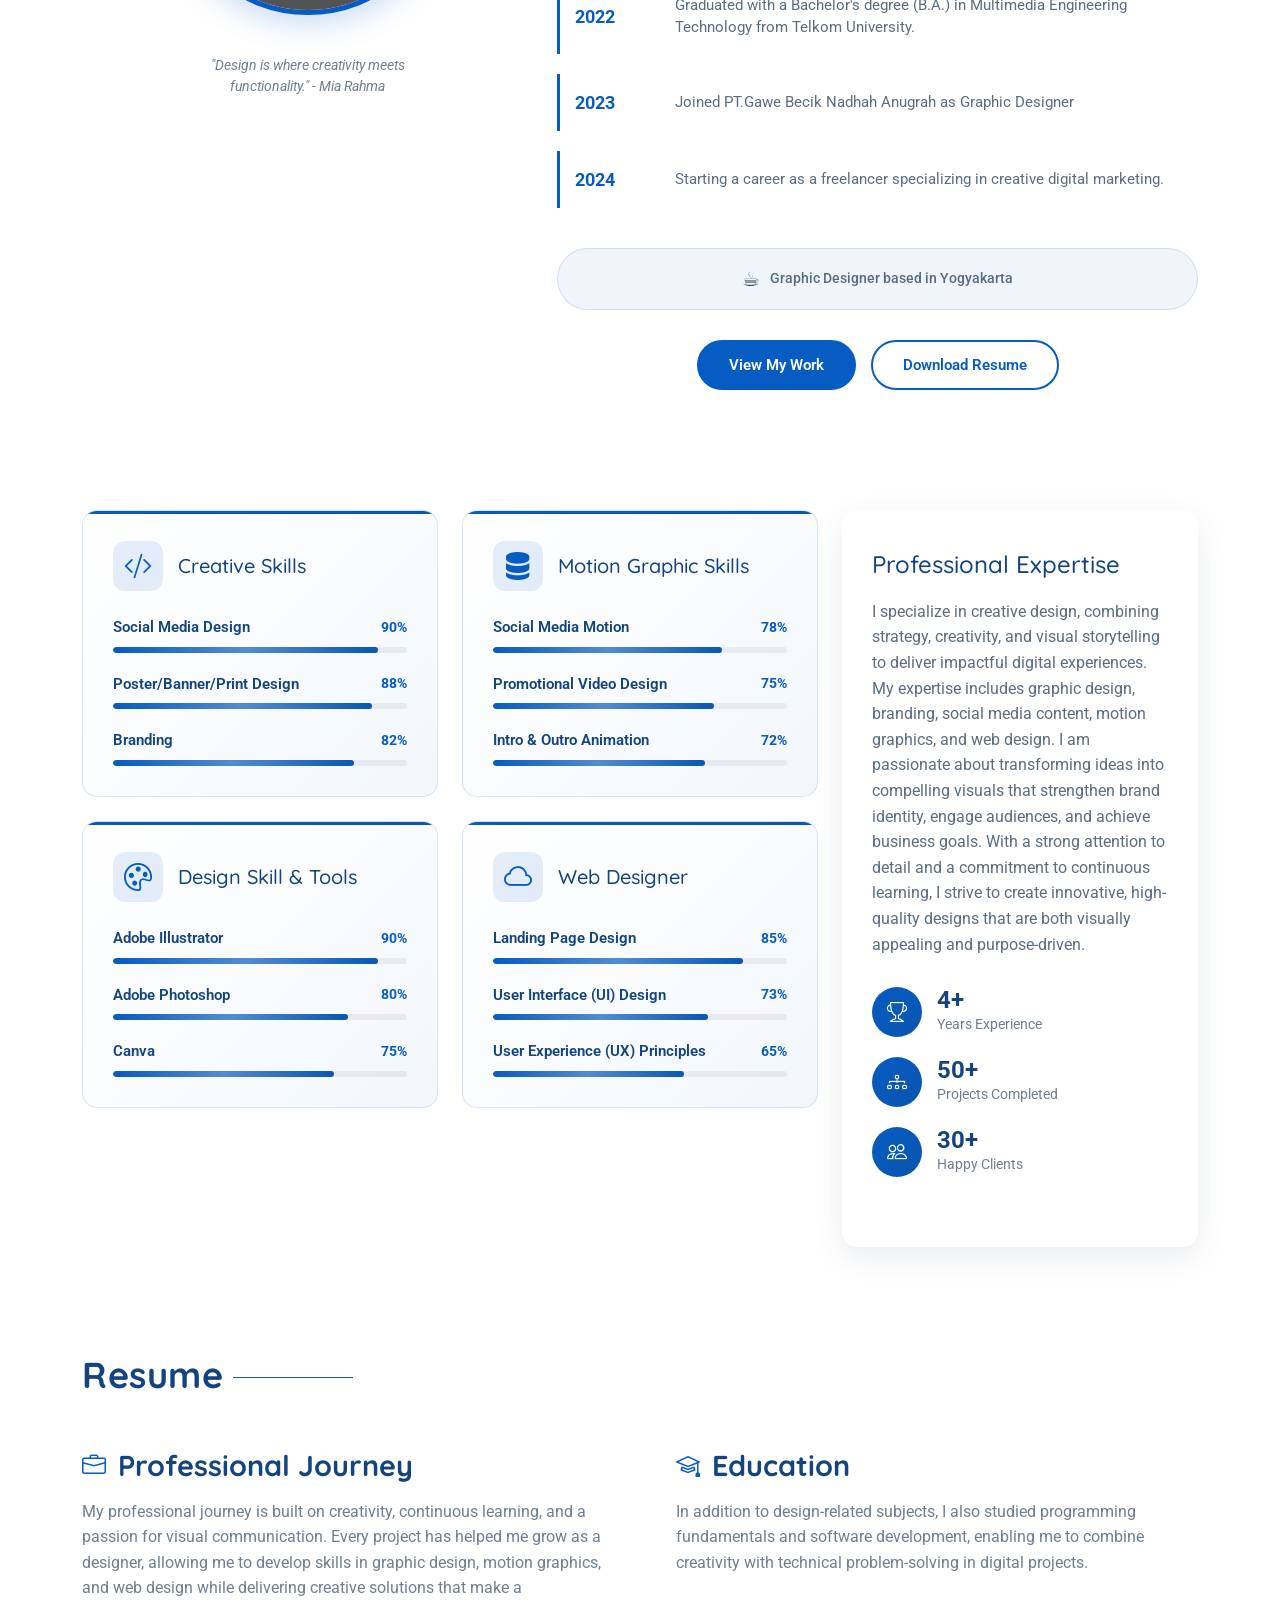
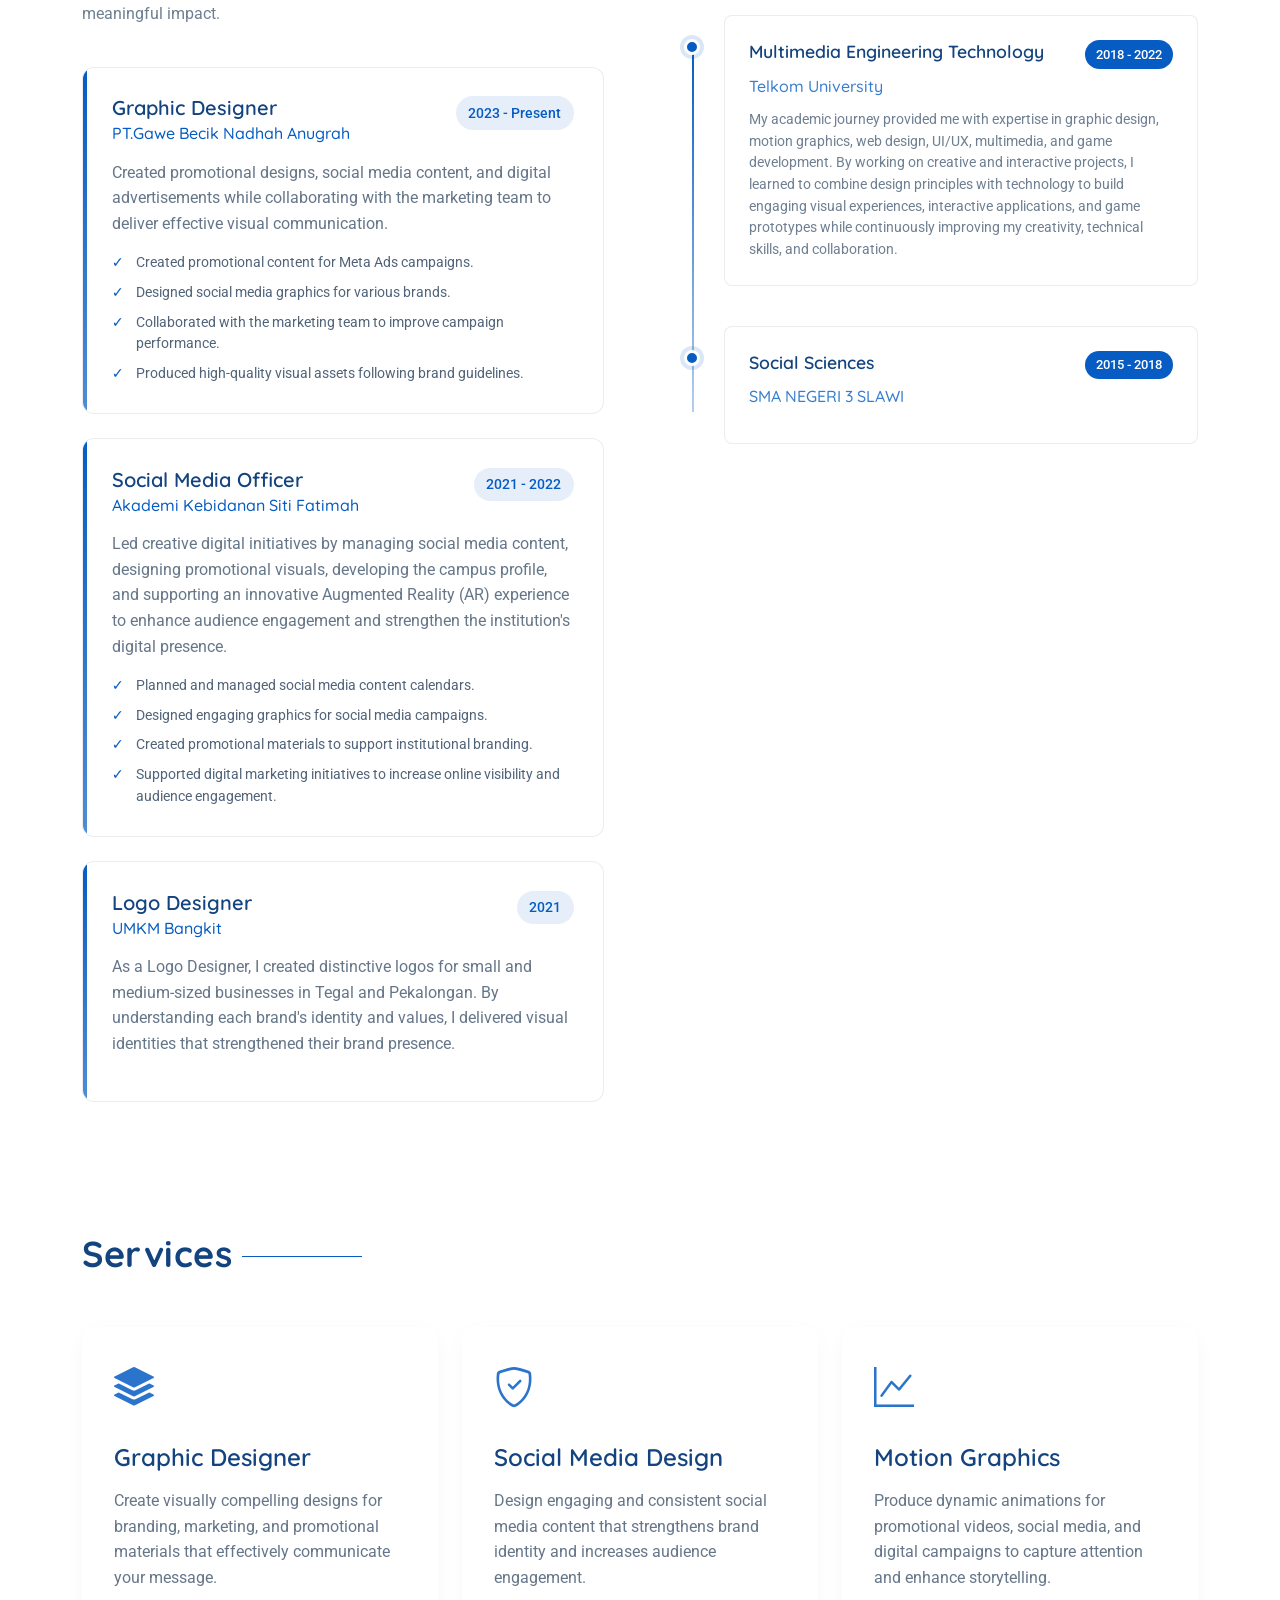
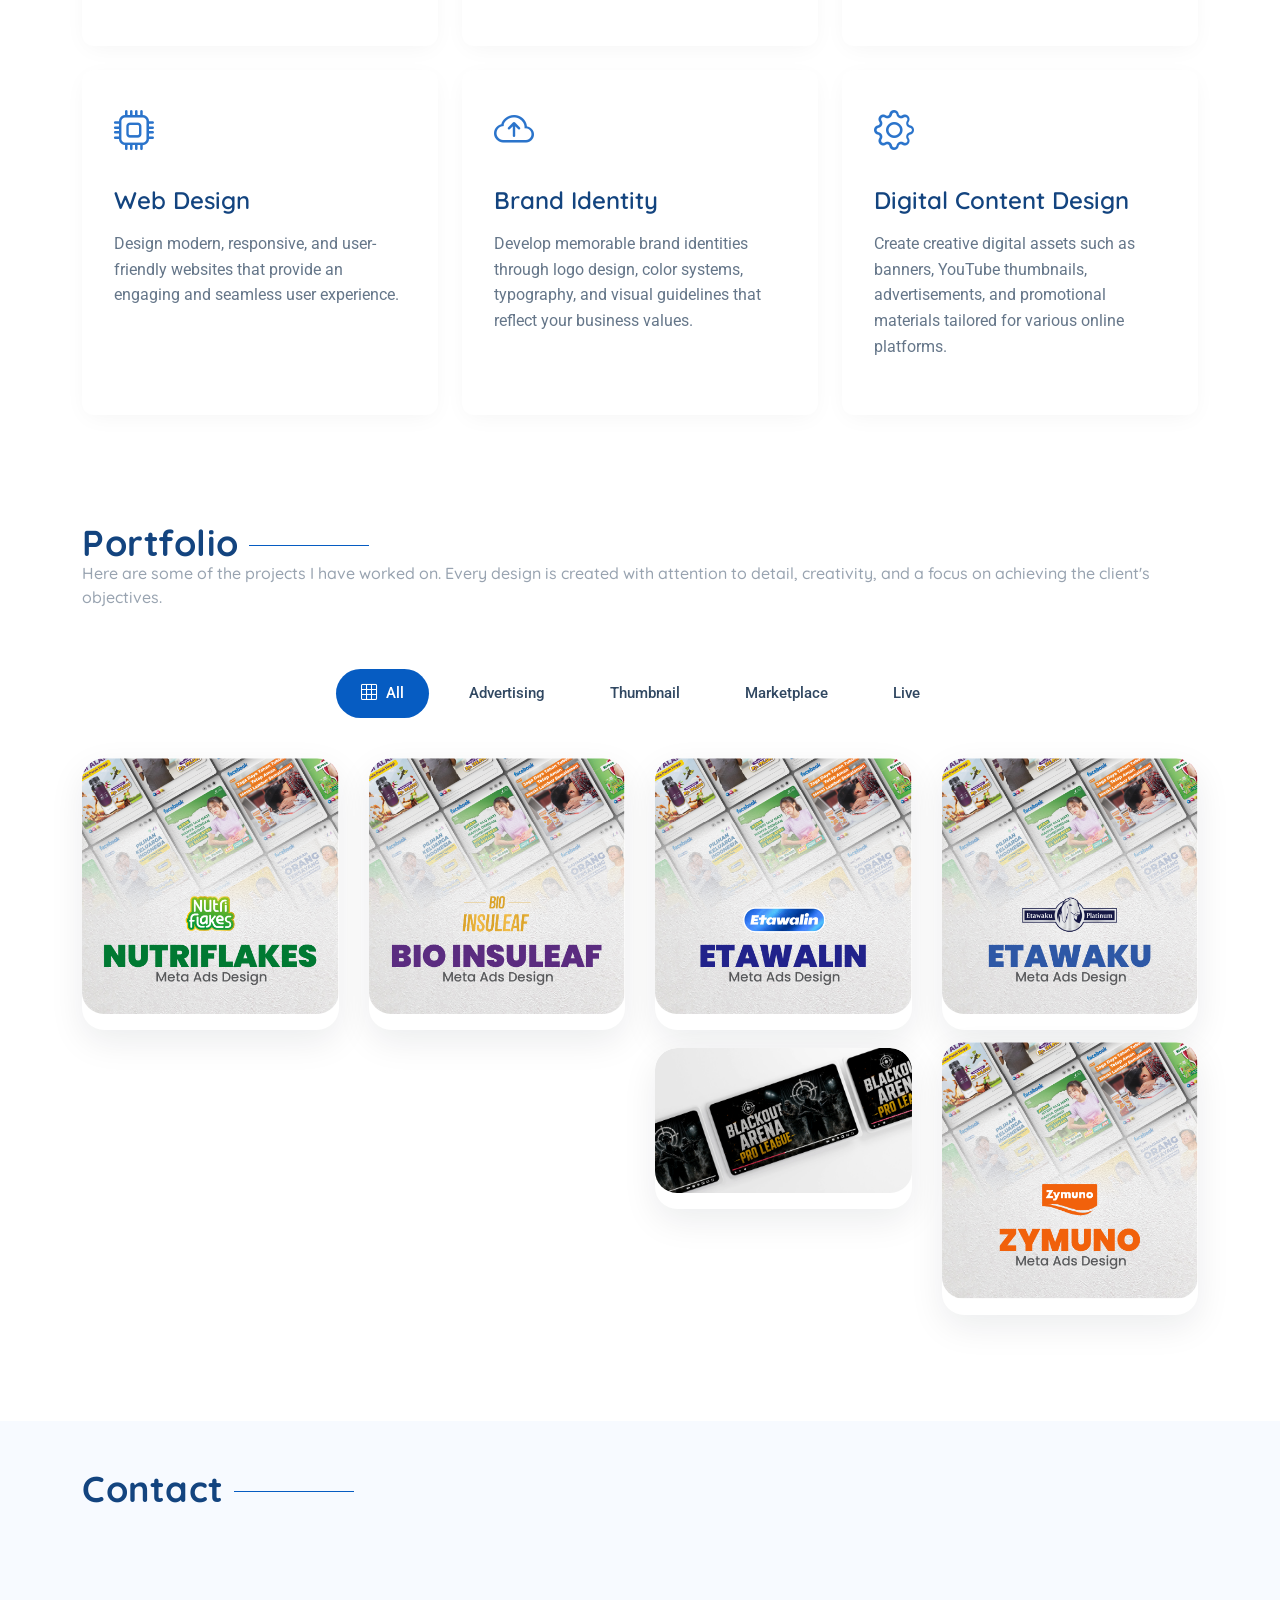
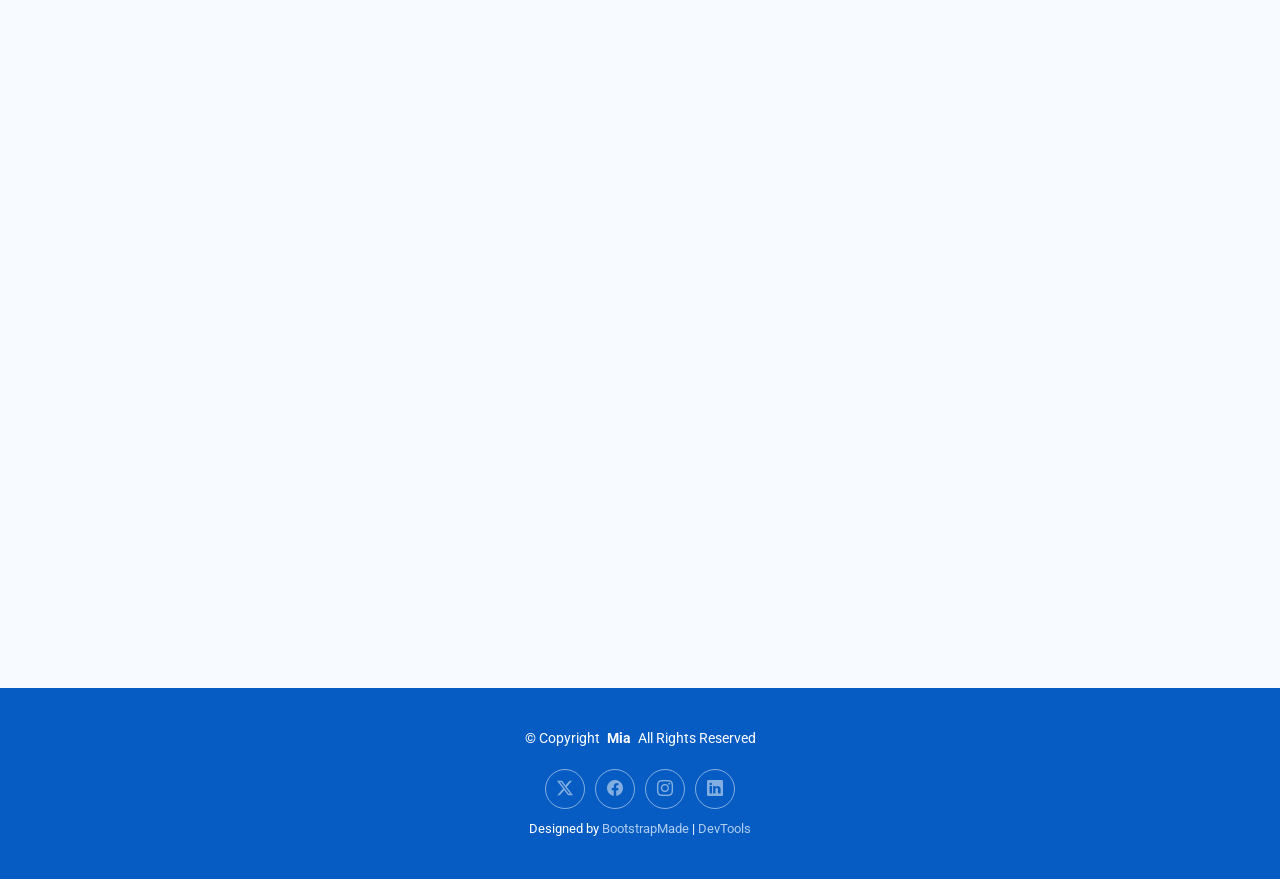
==== commit 50b99f7a: "Update portfolio website" ====
--- a/index.html
+++ b/index.html
@@ -830,7 +830,7 @@
                                 <div class="entry-links">
                                   
                                     <!-- Detail -->
-                                    <a href="portfolio-details.html">
+                                    <a href="portfolioetawalin.html">
 
                                         <i class="bi bi-arrow-right"></i>
 
@@ -878,7 +878,7 @@
                                 <div class="entry-links">
 
                                     <!-- Detail -->
-                                    <a href="portfolio-details.html">
+                                    <a href="portfolioetawaku.html">
 
                                         <i class="bi bi-arrow-right"></i>
 
@@ -927,7 +927,7 @@
                                 <div class="entry-links">
 
                                     <!-- Detail -->
-                                    <a href="portfolio-details.html">
+                                    <a href="portfoliozymuno.html">
 
                                         <i class="bi bi-arrow-right"></i>
 
@@ -946,7 +946,7 @@
 
             </div>
 
-            <!-- Thumbnail -->
+            <!-- Thumbnail Eyang Sihir -->
           <div class="row g-4 isotope-container" data-aos="fade-up" data-aos-delay="300">
             <div class="col-xl-3 col-lg-4 col-md-6 portfolio-item isotope-item filter-thumbnail wide">
 
@@ -955,7 +955,7 @@
                     <figure class="entry-image">
 
                         <!-- Cover -->
-                        <img src="assets/img/portfolio/thumbnail/cover.webp"
+                        <img src="assets/img/portfolio/cover/blacout.webp"
                             class="img-fluid"
                             alt="thumbnail youtube"
                             loading="lazy">
@@ -965,57 +965,24 @@
                             <div class="overlay-content">
 
                                 <div class="entry-meta">
-                                    thumbnail youtube
+                                    Thumbnail Youtube
                                 </div>
 
                                 <h3 class="entry-title">
-                                    eyangsihir
+                                    Eyangsihir
                                 </h3>
-
-                                <div class="entry-links">
-
-                                    <!-- Gambar pertama -->
-                                    <a href="assets/img/portfolio/thumbnail/cover.webp"
-                                      class="glightbox"
-                                      data-gallery="thumbnail-1"
-                                      data-glightbox="title: thumbnail">
-
-                                        <i class="bi bi-arrows-angle-expand"></i>
+                                    <!-- Detail -->
+                                    <a href="portofolioeyangsihir.html">
+
+                                        <i class="bi bi-arrow-right"></i>
 
                                     </a>
 
-                                    <!-- Detail -->
-                                    <a href="portfolio-details.html">
-
-                                        <i class="bi bi-arrow-right"></i>
-
-                                    </a>
-
                                 </div>
 
                             </div>
 
                         </div>
-
-                        <!-- ========================= -->
-                        <!-- Hidden Gallery -->
-                        <!-- ========================= -->
-
-                        <a href="assets/img/portfolio/thumbnail/1.webp"
-                          class="glightbox d-none"
-                          data-gallery="thumbnail-1"></a>
-
-                        <a href="assets/img/portfolio/thumbnail/2.webp"
-                          class="glightbox d-none"
-                          data-gallery="thumbnail-1"></a>
-
-                        <a href="assets/img/portfolio/thumbnail/3.webp"
-                          class="glightbox d-none"
-                          data-gallery="thumbnail-1"></a>
-
-                        <a href="assets/img/portfolio/thumbnail/4.webp"
-                          class="glightbox d-none"
-                          data-gallery="thumbnail-1"></a>
 
                     </figure>
 
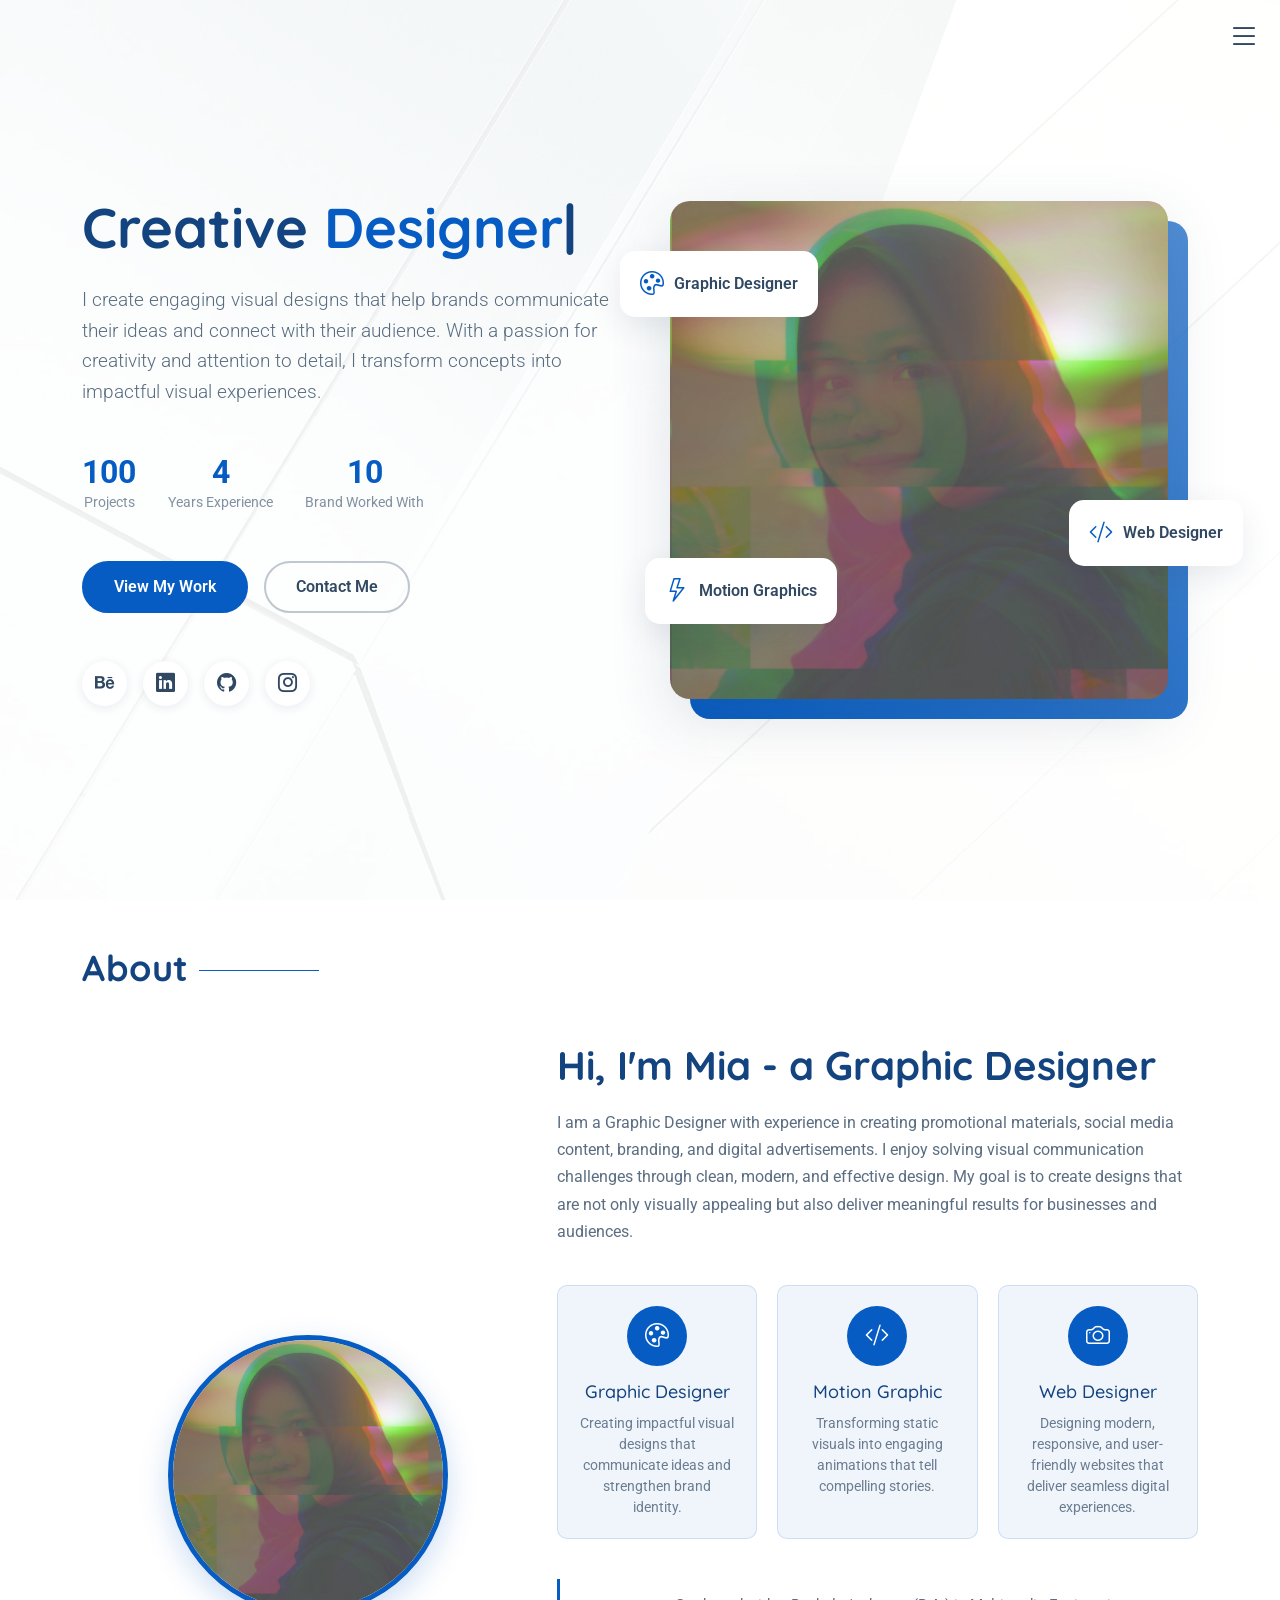
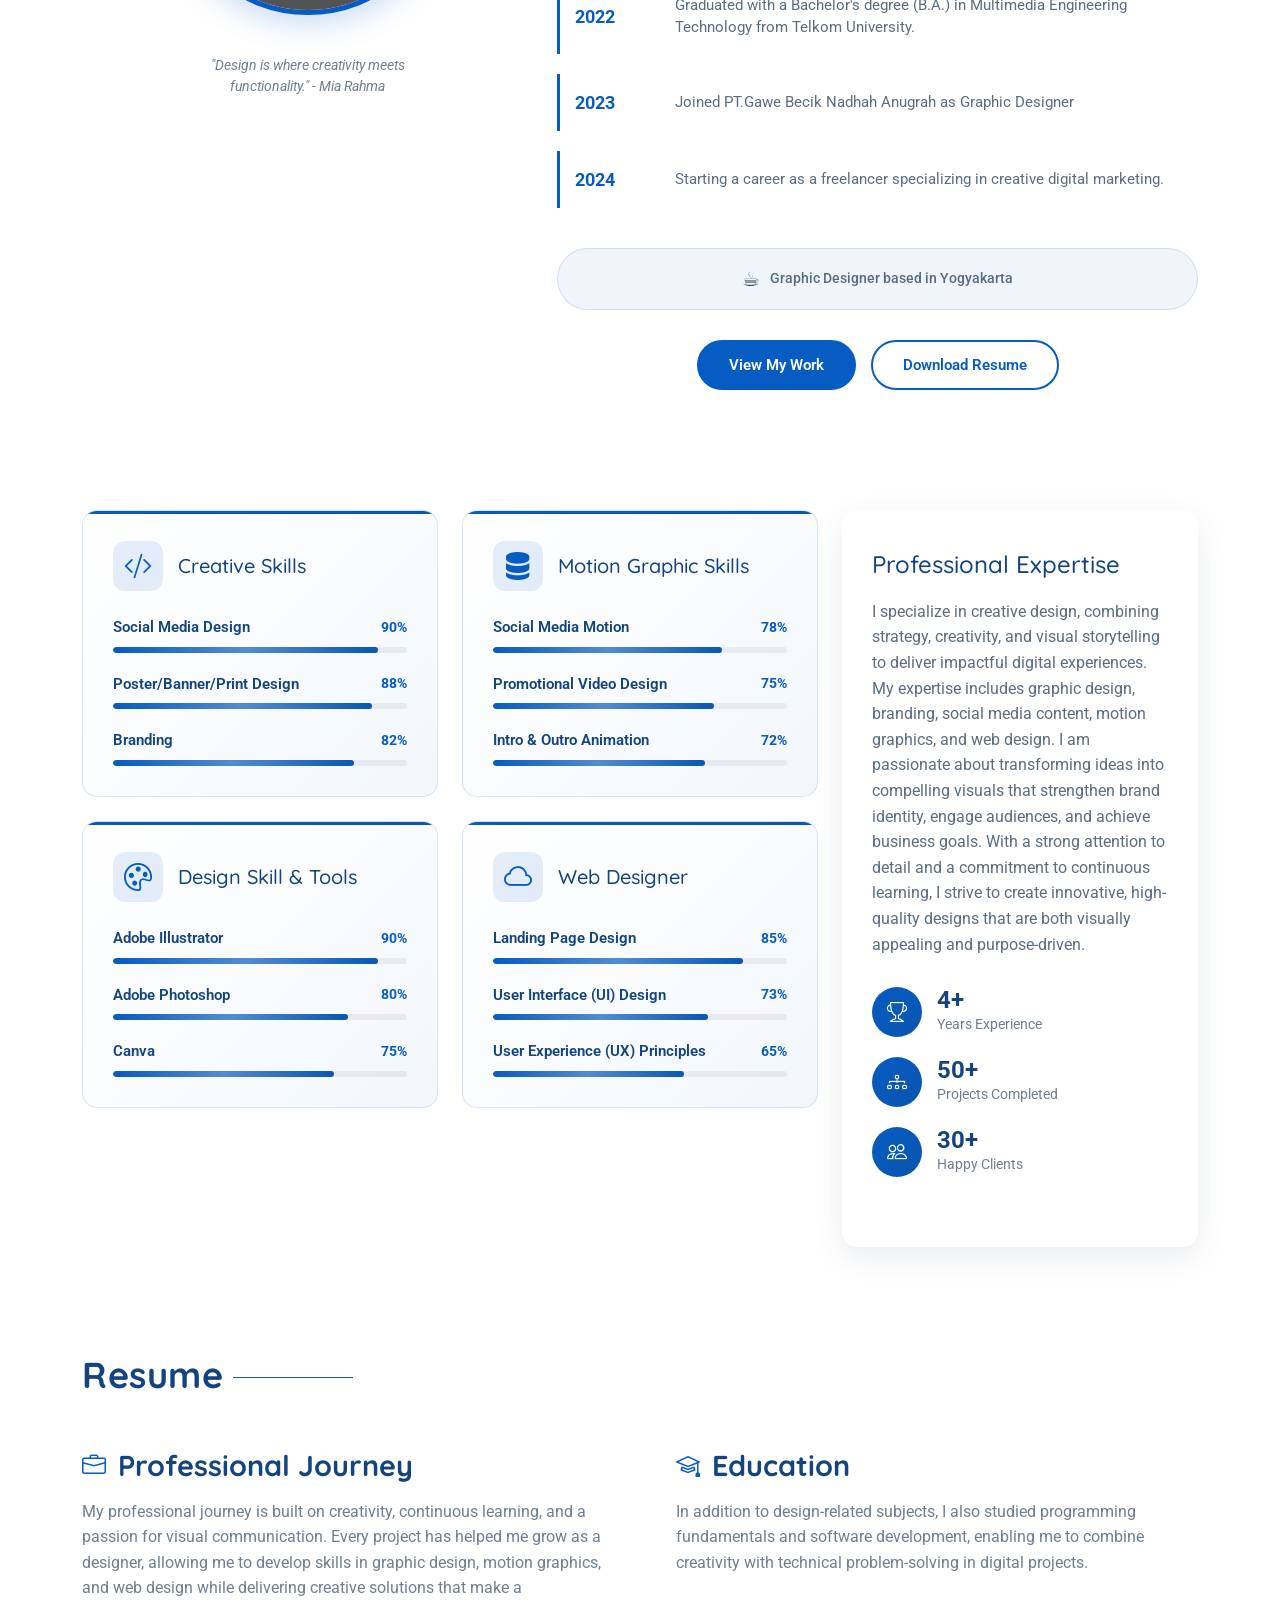
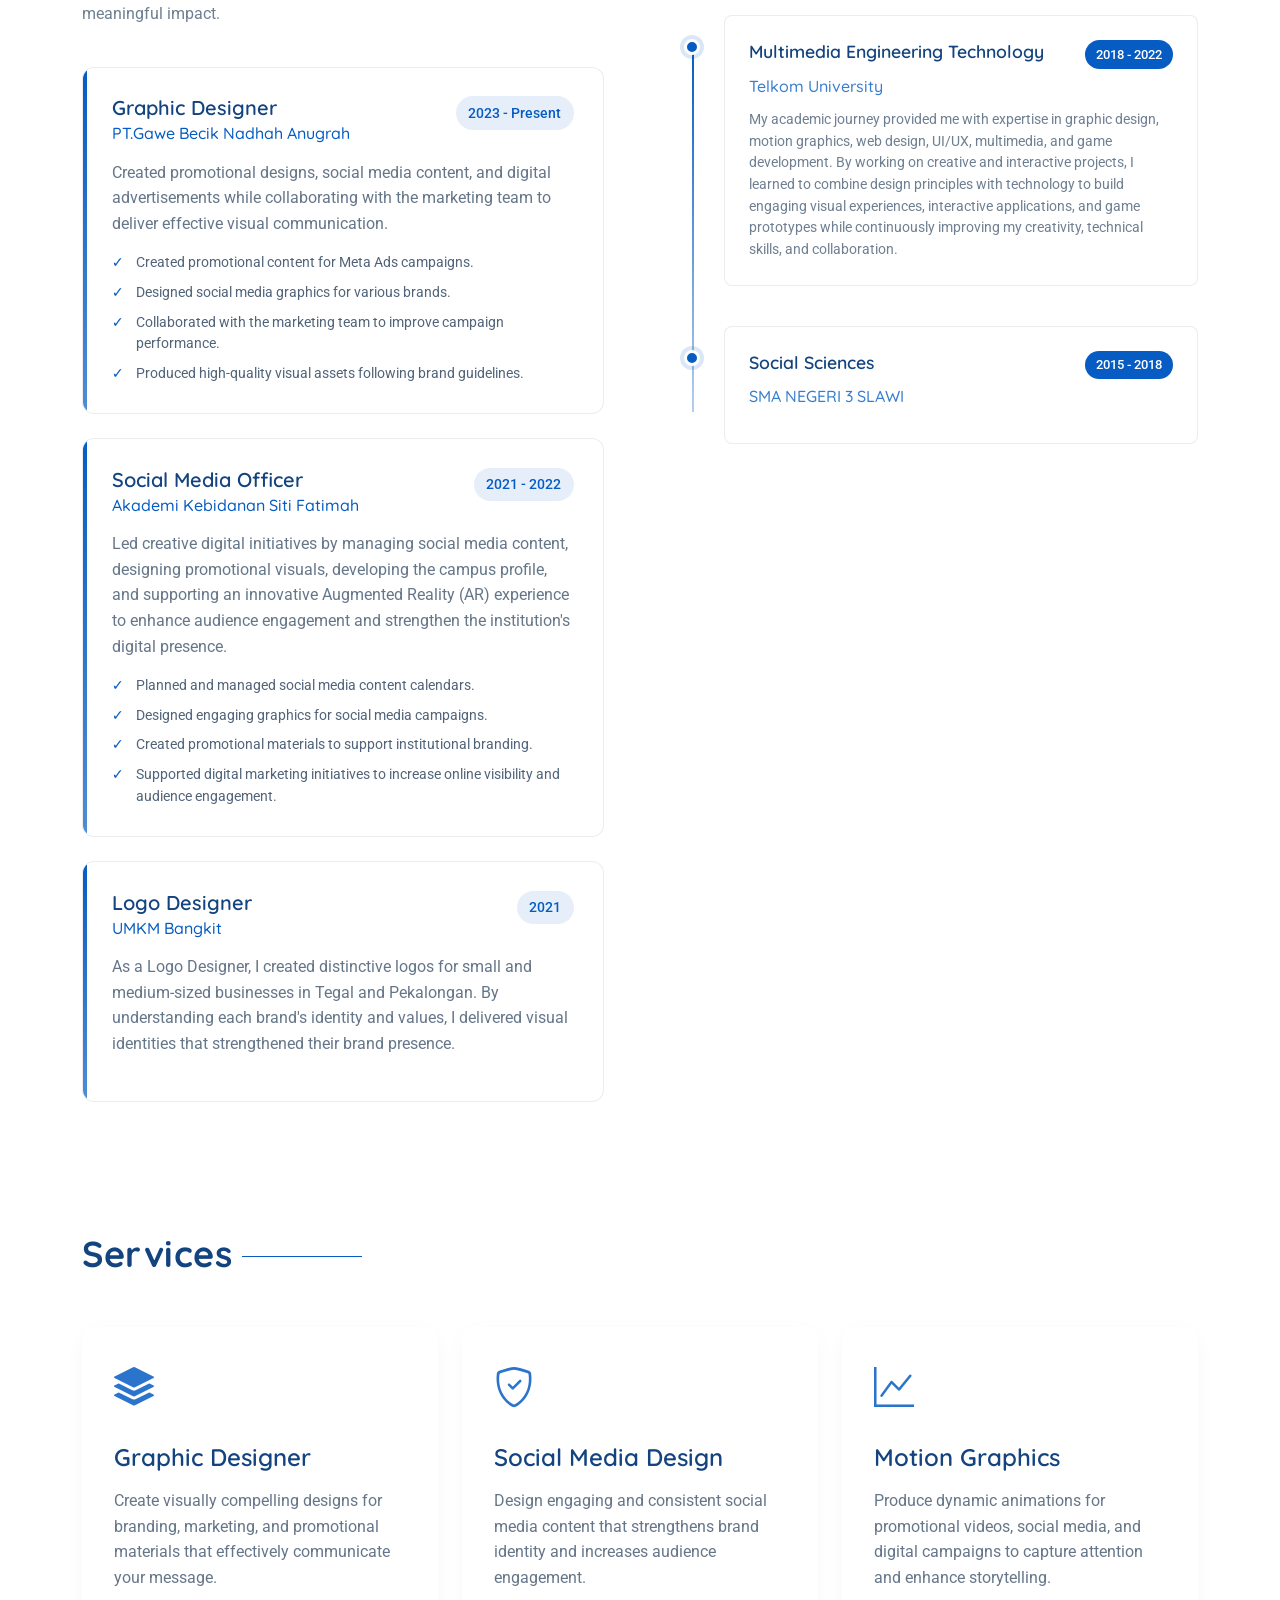
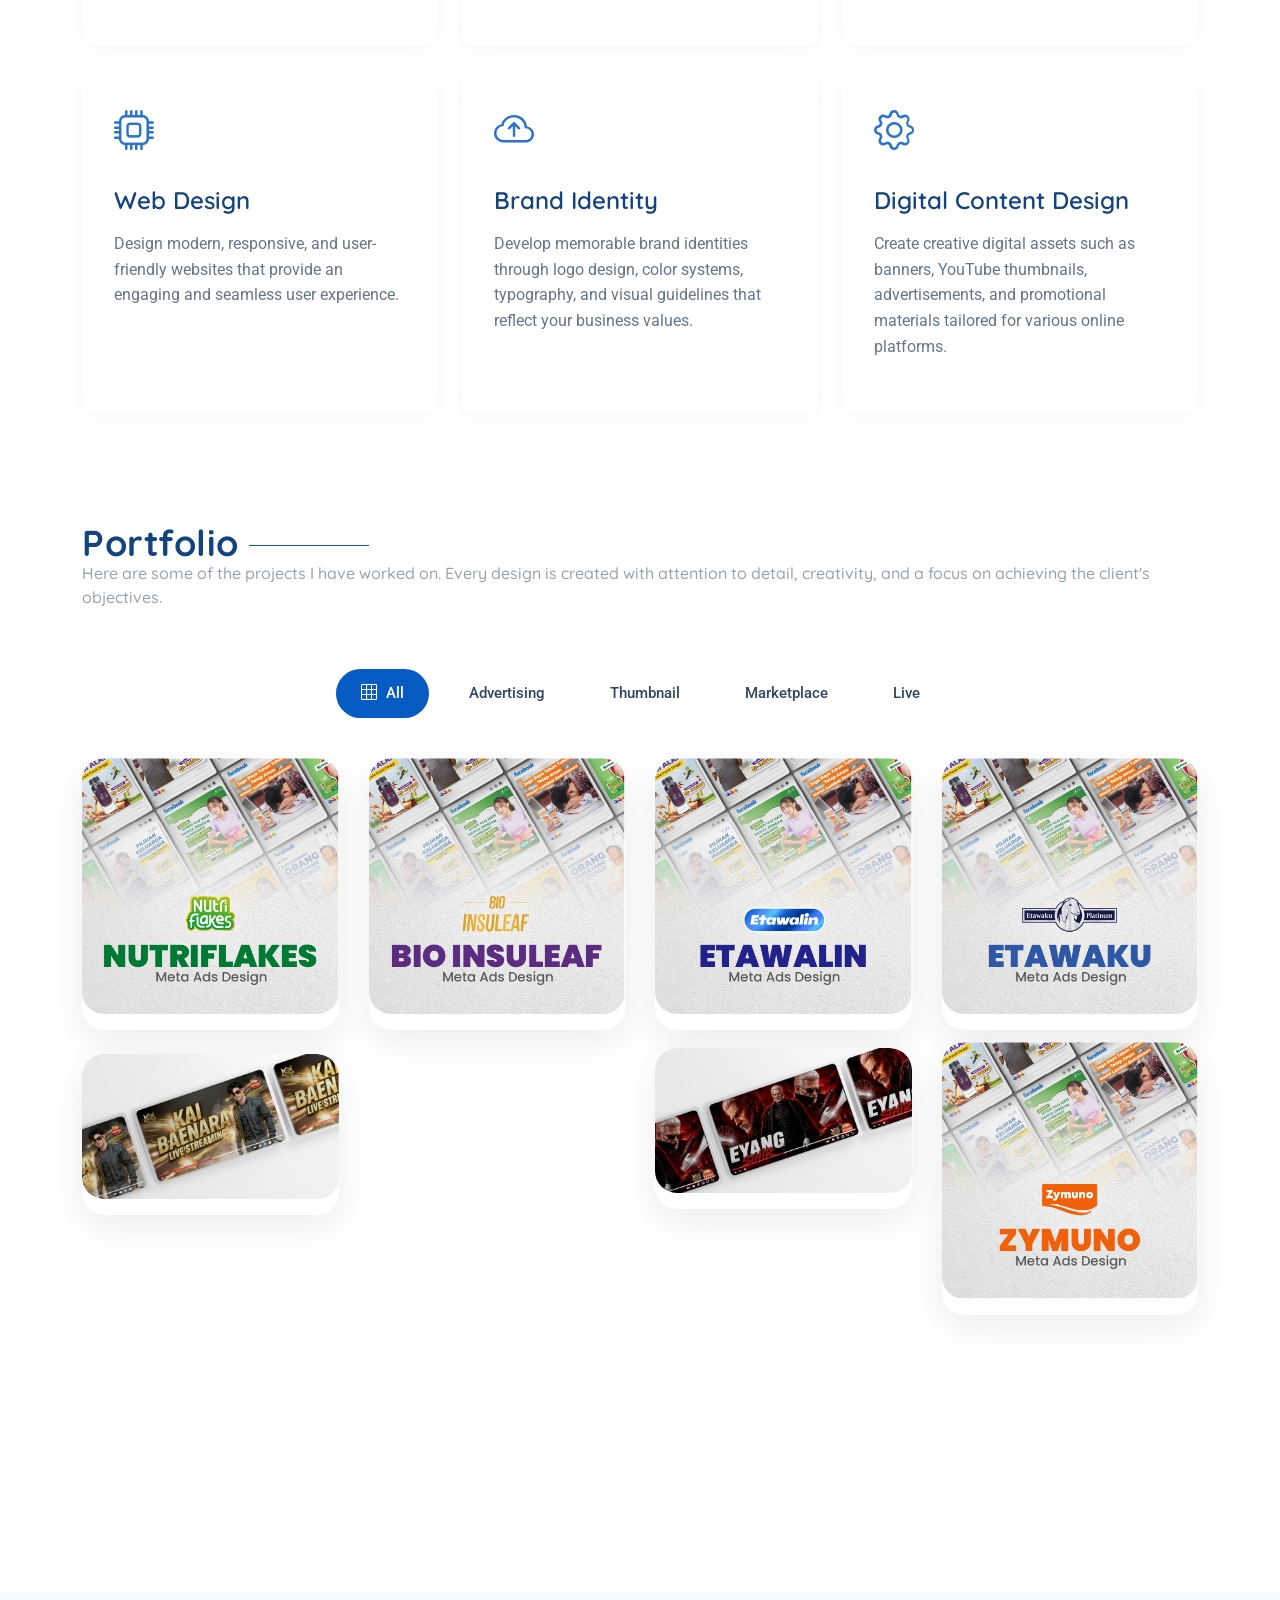
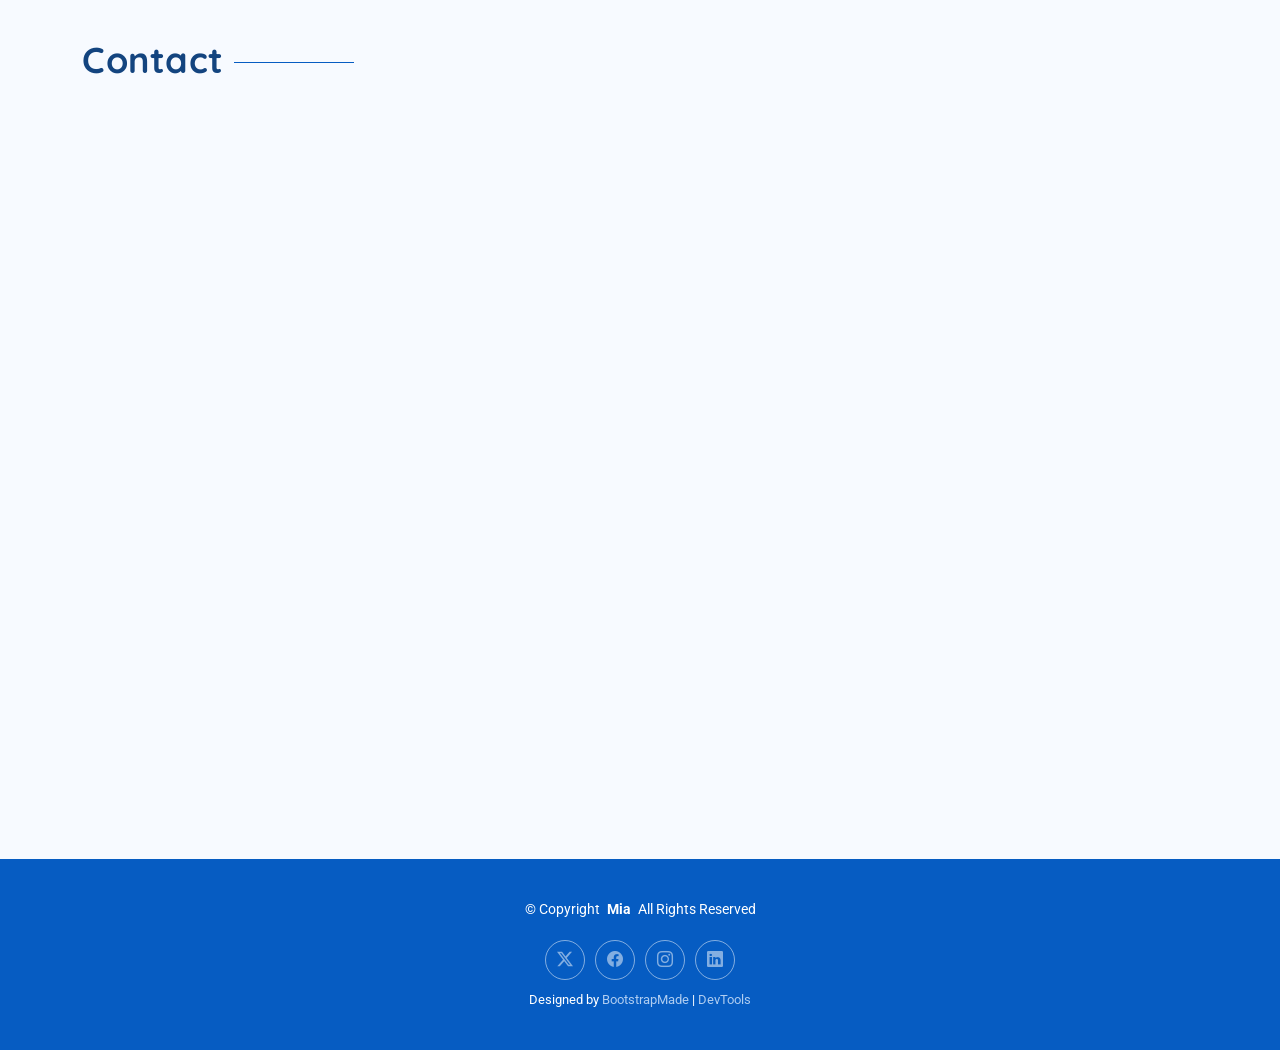
==== commit 45a6b7d4: "Update portfolio website" ====
--- a/index.html
+++ b/index.html
@@ -955,7 +955,7 @@
                     <figure class="entry-image">
 
                         <!-- Cover -->
-                        <img src="assets/img/portfolio/cover/blacout.webp"
+                        <img src="assets/img/portfolio/cover/eyangsihir.webp"
                             class="img-fluid"
                             alt="thumbnail youtube"
                             loading="lazy">
@@ -990,7 +990,137 @@
 
             </div>
 
-            
+            <!-- Thumbnail Kai Baenara -->
+          <div class="row g-4 isotope-container" data-aos="fade-up" data-aos-delay="300">
+            <div class="col-xl-3 col-lg-4 col-md-6 portfolio-item isotope-item filter-thumbnail wide">
+
+                <article class="portfolio-entry">
+
+                    <figure class="entry-image">
+
+                        <!-- Cover -->
+                        <img src="assets/img/portfolio/cover/kai.webp"
+                            class="img-fluid"
+                            alt="thumbnail youtube"
+                            loading="lazy">
+
+                        <div class="entry-overlay">
+
+                            <div class="overlay-content">
+
+                                <div class="entry-meta">
+                                    Thumbnail Youtube
+                                </div>
+
+                                <h3 class="entry-title">
+                                    Rizki Ferdian
+                                </h3>
+                                    <!-- Detail -->
+                                    <a href="portofoliokai.html">
+
+                                        <i class="bi bi-arrow-right"></i>
+
+                                    </a>
+
+                                </div>
+
+                            </div>
+
+                        </div>
+
+                    </figure>
+
+                </article>
+
+            </div>
+
+            <!-- Thumbnail Blackout Arena -->
+          <div class="row g-4 isotope-container" data-aos="fade-up" data-aos-delay="300">
+            <div class="col-xl-3 col-lg-4 col-md-6 portfolio-item isotope-item filter-thumbnail wide">
+
+                <article class="portfolio-entry">
+
+                    <figure class="entry-image">
+
+                        <!-- Cover -->
+                        <img src="assets/img/portfolio/cover/blacout.webp"
+                            class="img-fluid"
+                            alt="thumbnail youtube"
+                            loading="lazy">
+
+                        <div class="entry-overlay">
+
+                            <div class="overlay-content">
+
+                                <div class="entry-meta">
+                                    Thumbnail Youtube
+                                </div>
+
+                                <h3 class="entry-title">
+                                    Blackout Arena
+                                </h3>
+                                    <!-- Detail -->
+                                    <a href="portofolioblackout.html">
+
+                                        <i class="bi bi-arrow-right"></i>
+
+                                    </a>
+
+                                </div>
+
+                            </div>
+
+                        </div>
+
+                    </figure>
+
+                </article>
+
+            </div>
+
+            <!-- Thumbnail Kael Blake -->
+          <div class="row g-4 isotope-container" data-aos="fade-up" data-aos-delay="300">
+            <div class="col-xl-3 col-lg-4 col-md-6 portfolio-item isotope-item filter-thumbnail wide">
+
+                <article class="portfolio-entry">
+
+                    <figure class="entry-image">
+
+                        <!-- Cover -->
+                        <img src="assets/img/portfolio/cover/blake.webp"
+                            class="img-fluid"
+                            alt="thumbnail youtube"
+                            loading="lazy">
+
+                        <div class="entry-overlay">
+
+                            <div class="overlay-content">
+
+                                <div class="entry-meta">
+                                    Thumbnail Youtube
+                                </div>
+
+                                <h3 class="entry-title">
+                                    PahrulReyza
+                                </h3>
+                                    <!-- Detail -->
+                                    <a href="portofolioblake.html">
+
+                                        <i class="bi bi-arrow-right"></i>
+
+                                    </a>
+
+                                </div>
+
+                            </div>
+
+                        </div>
+
+                    </figure>
+
+                </article>
+
+            </div>
 
           <!-- Marketplace 1 -->
           <div class="row g-4 isotope-container" data-aos="fade-up" data-aos-delay="300">
@@ -1068,6 +1198,8 @@
                 </article>
 
             </div>
+
+            
 
             <div class="col-xl-3 col-lg-4 col-md-6 portfolio-item isotope-item filter-live portrait">
               <article class="portfolio-entry">
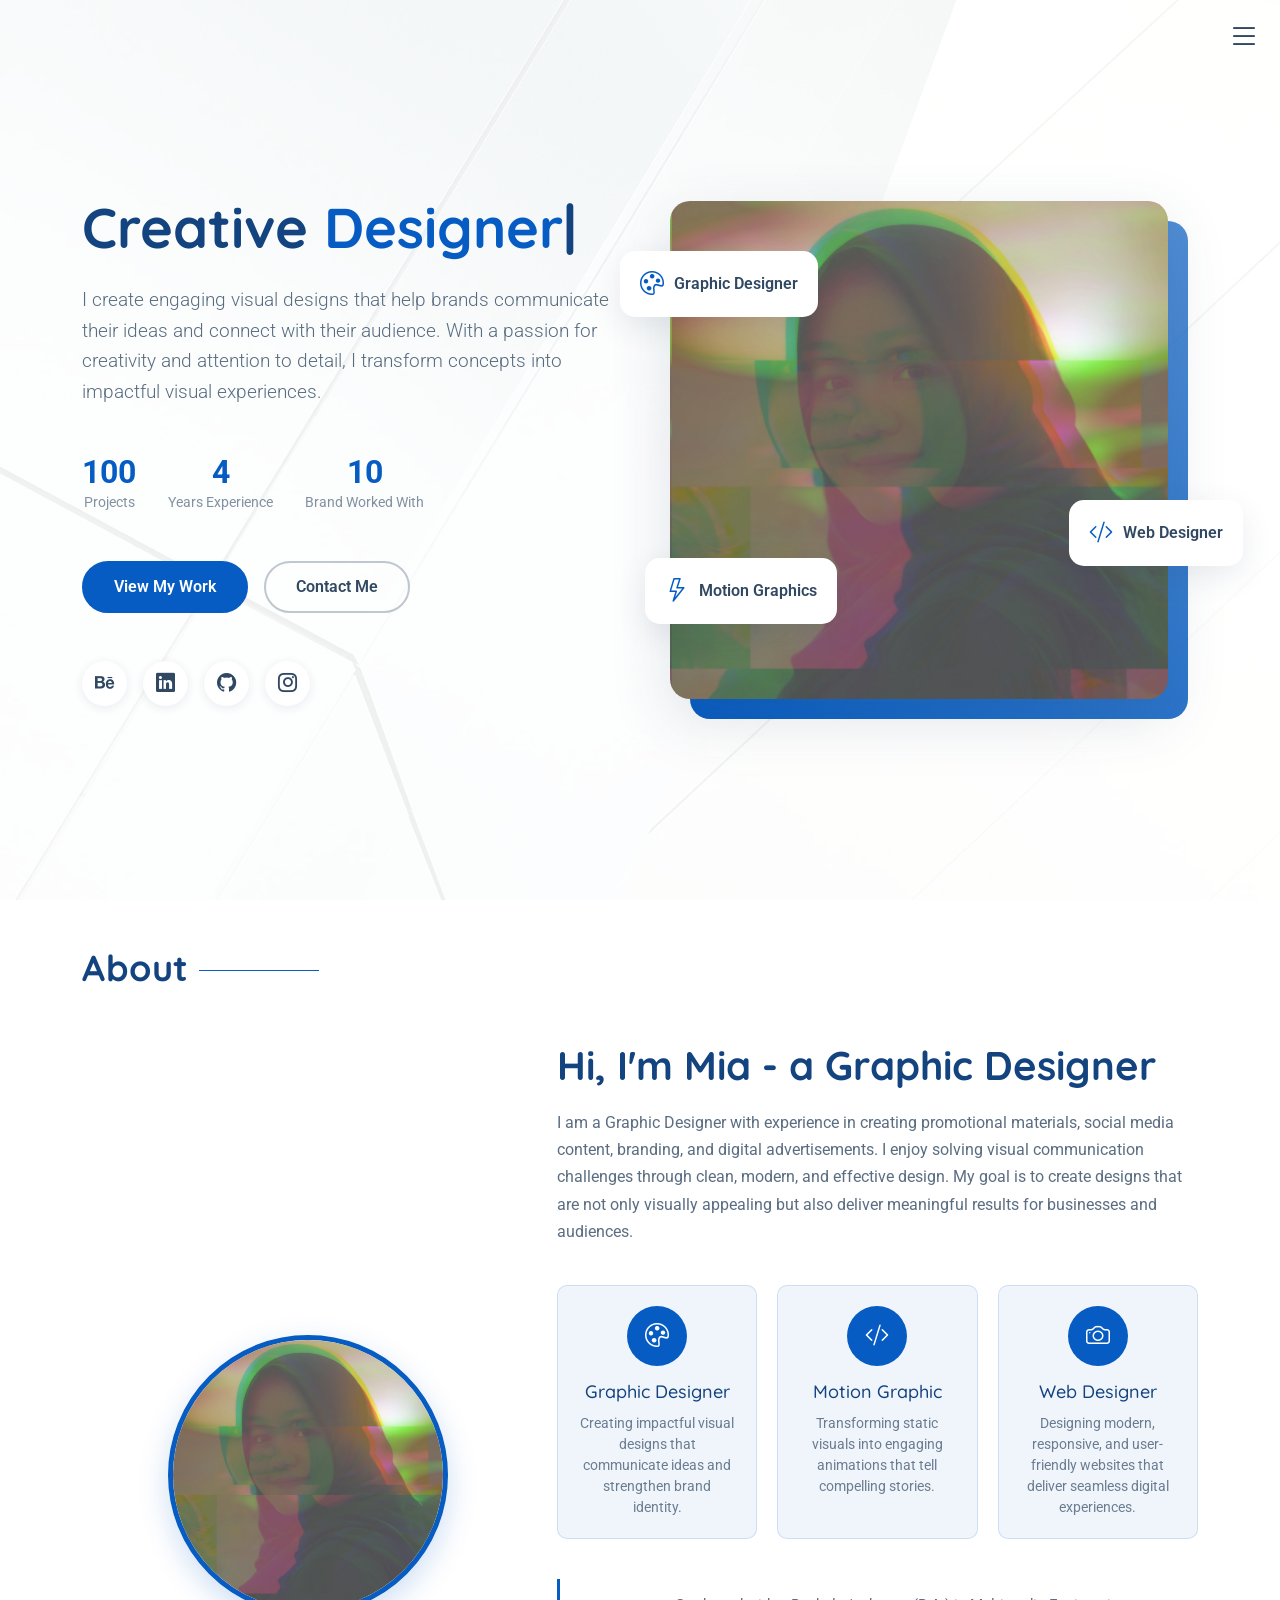
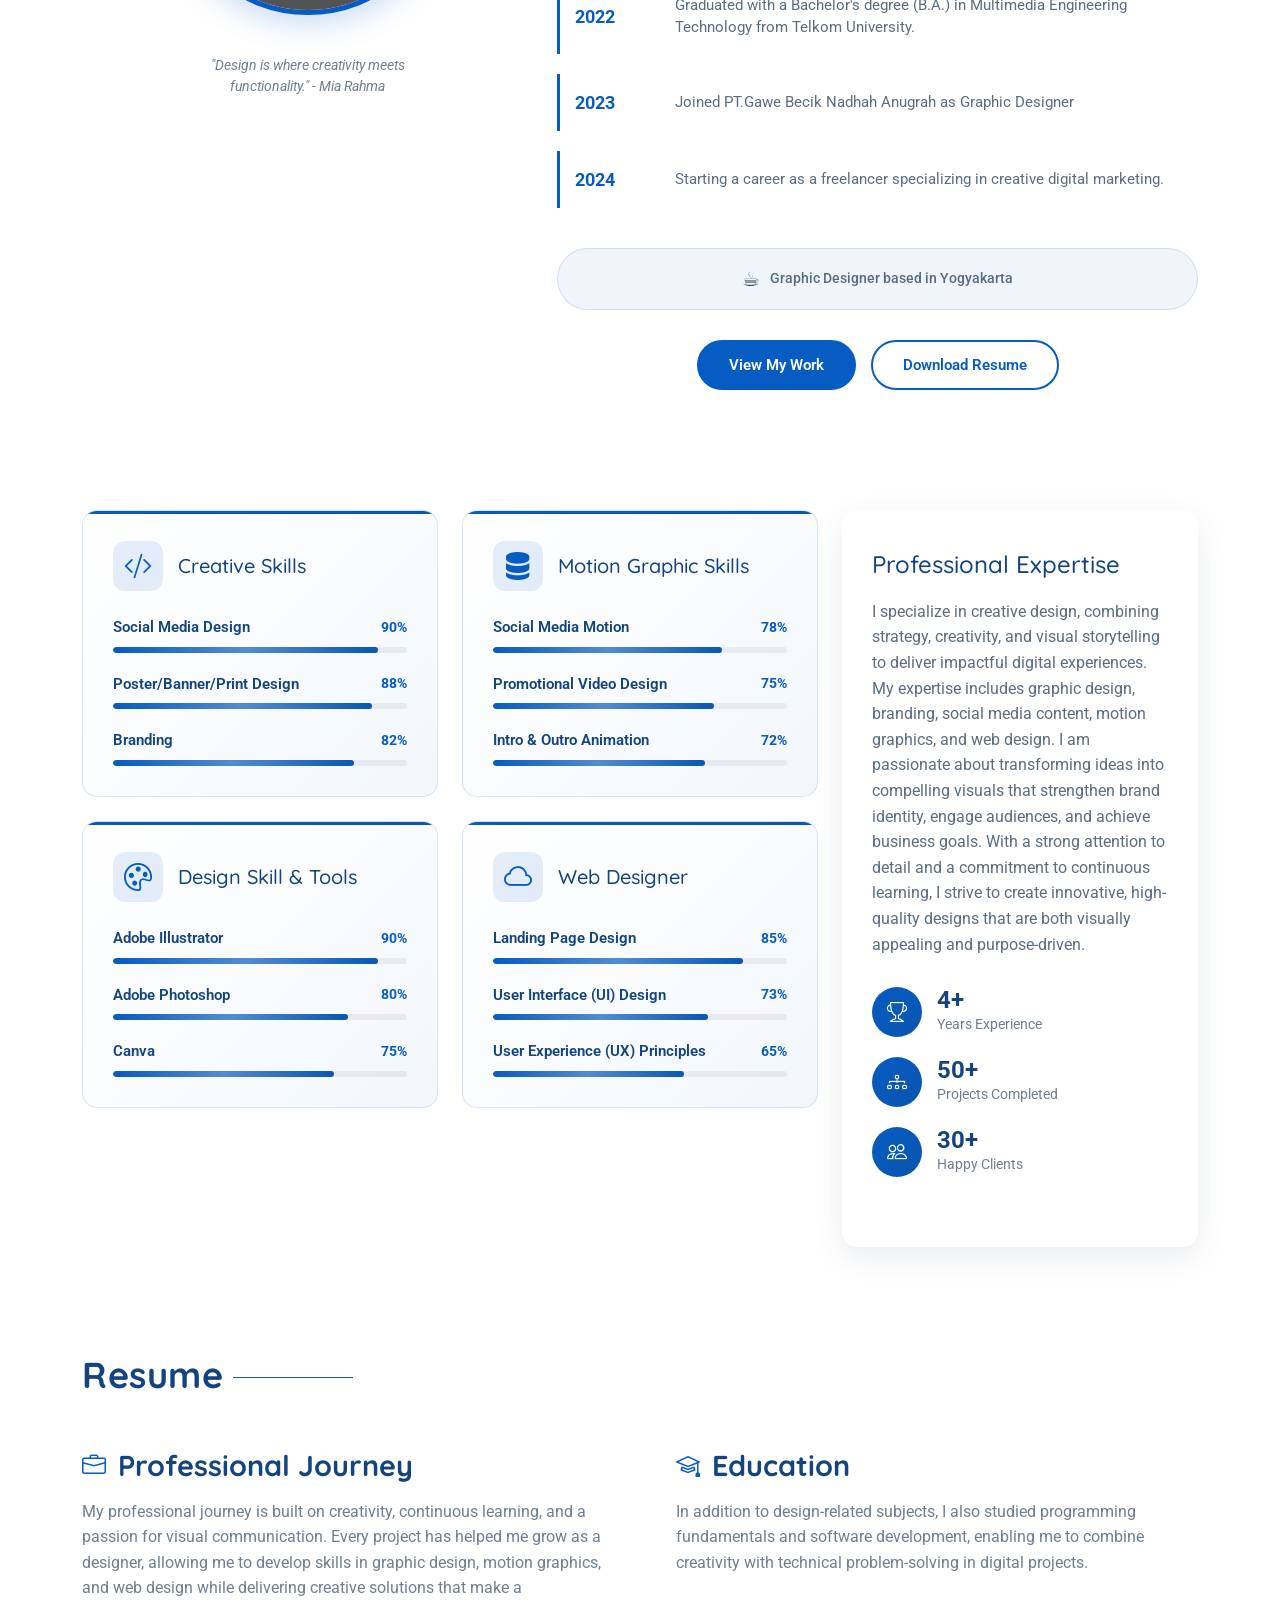
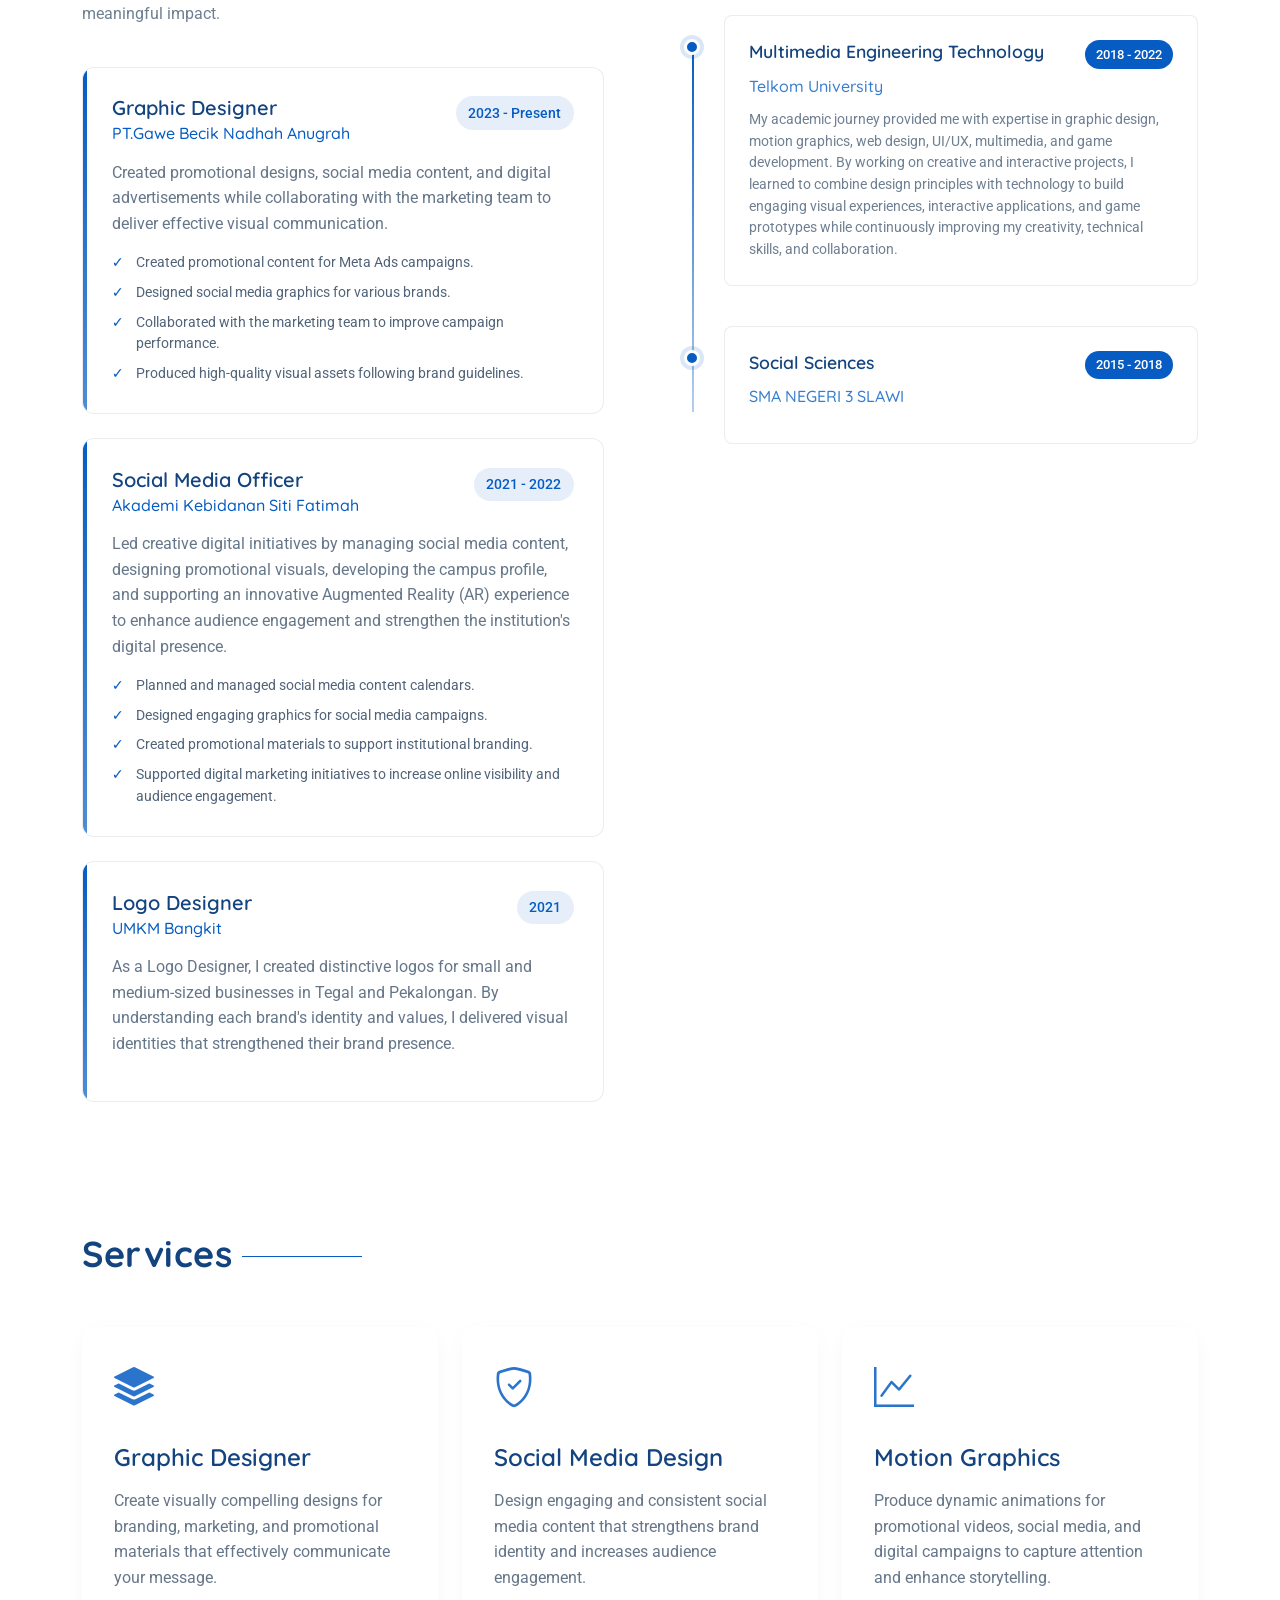
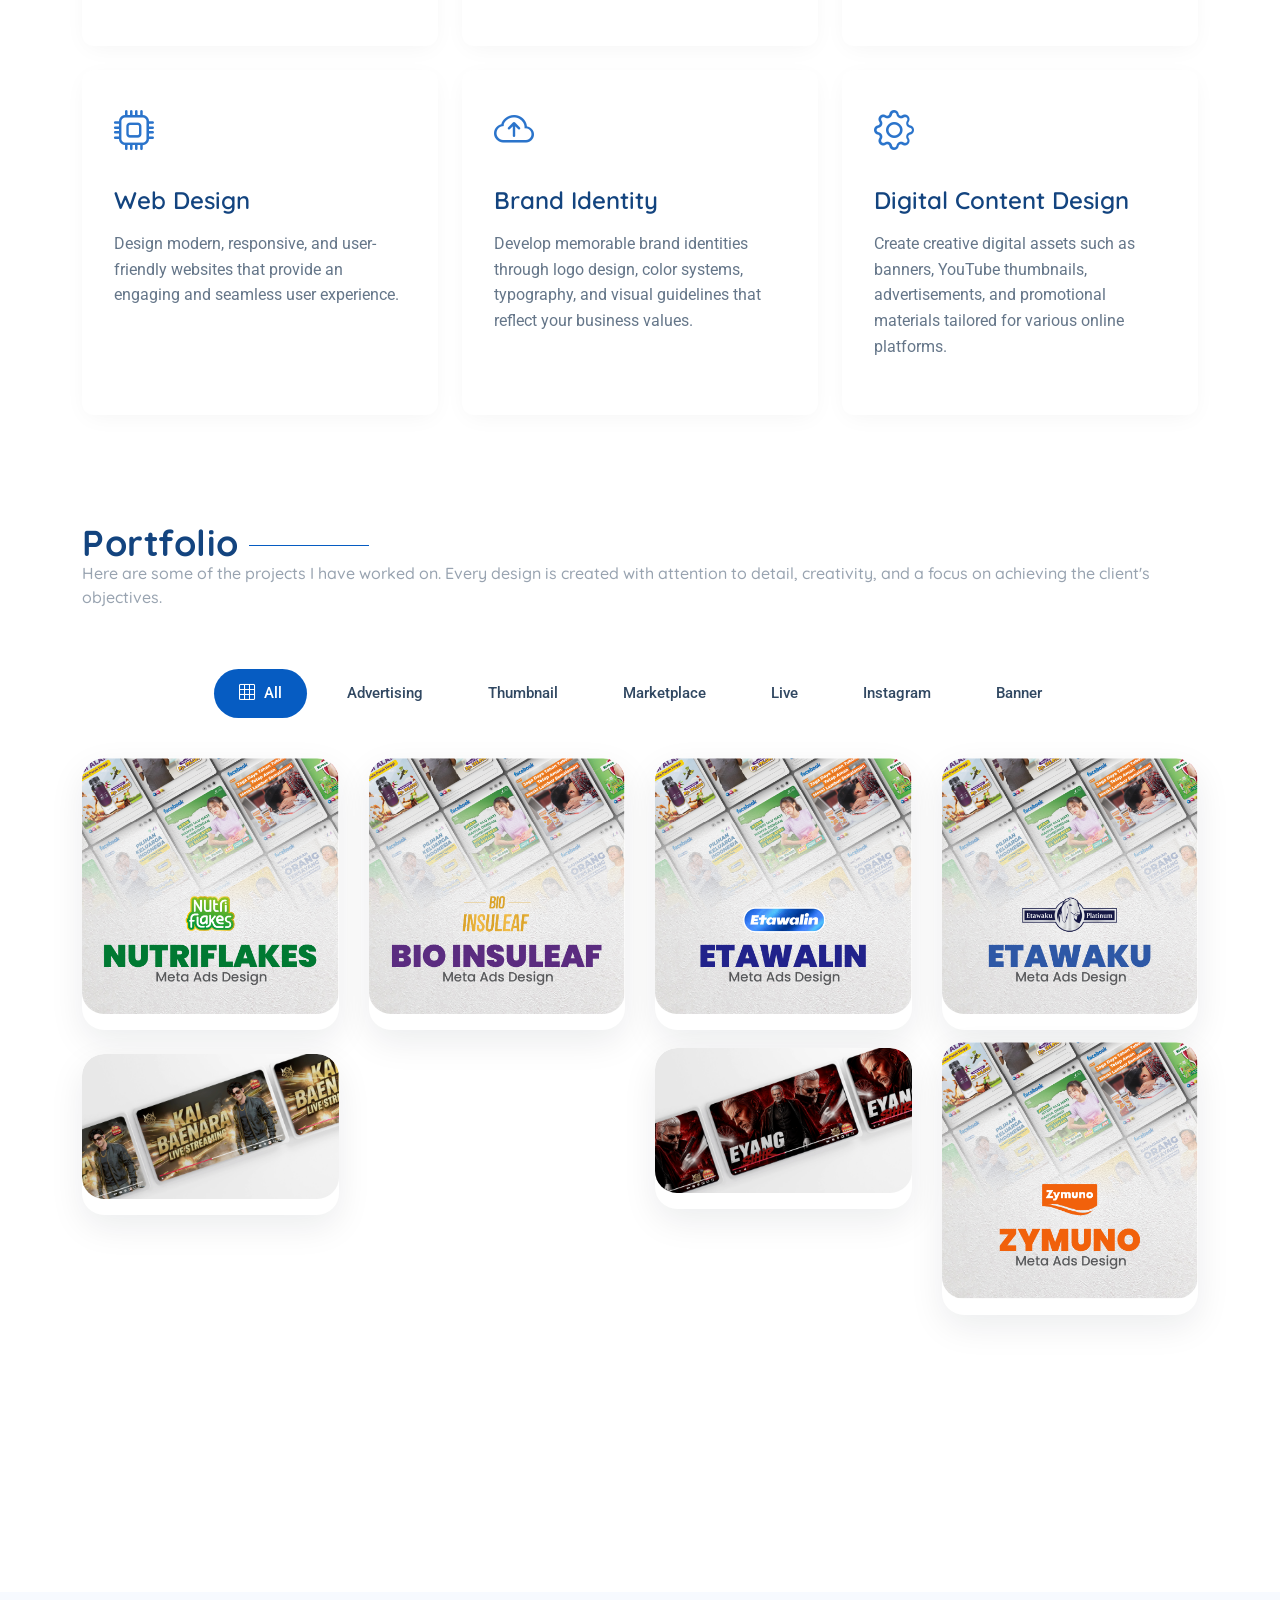
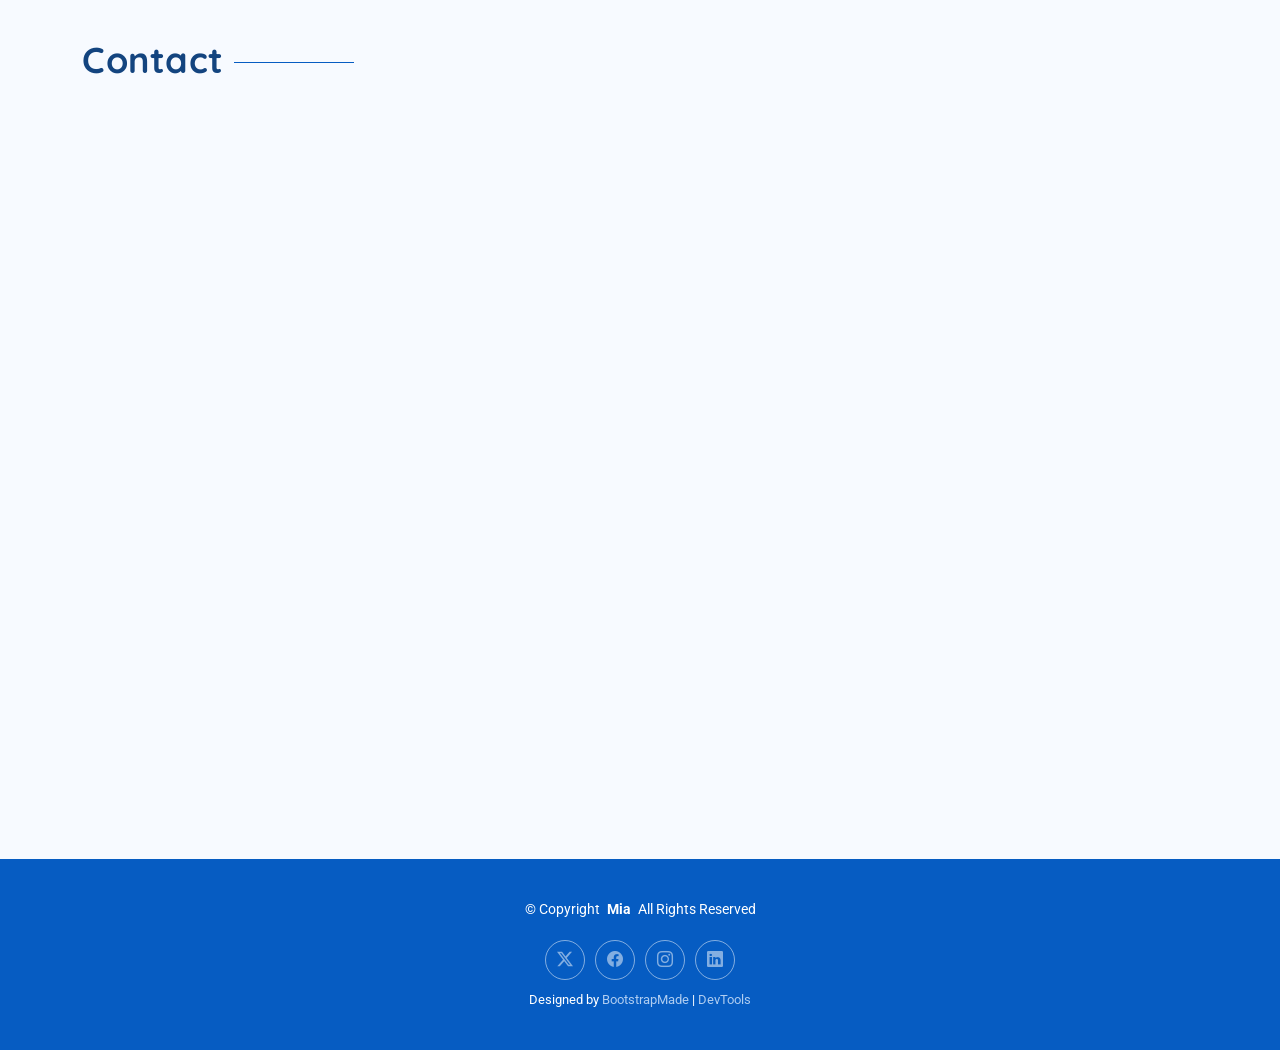
==== commit 5418e572: "Update portfolio website" ====
--- a/index.html
+++ b/index.html
@@ -705,8 +705,13 @@
             <li data-filter=".filter-live">
                 Live
               </li>
+            <li data-filter=".filter-instagram">
+                Instagram
+              </li>
+            <li data-filter=".filter-banner">
+                Banner
+              </li>
           </ul>
-
 
           <!-- Nutriflakes -->
           <div class="row g-4 isotope-container" data-aos="fade-up" data-aos-delay="300">
@@ -890,8 +895,6 @@
 
                         </div>
 
-  
-
                     </figure>
 
                 </article>
@@ -938,8 +941,7 @@
                             </div>
 
                         </div>
-
-                      
+       
                     </figure>
 
                 </article>
